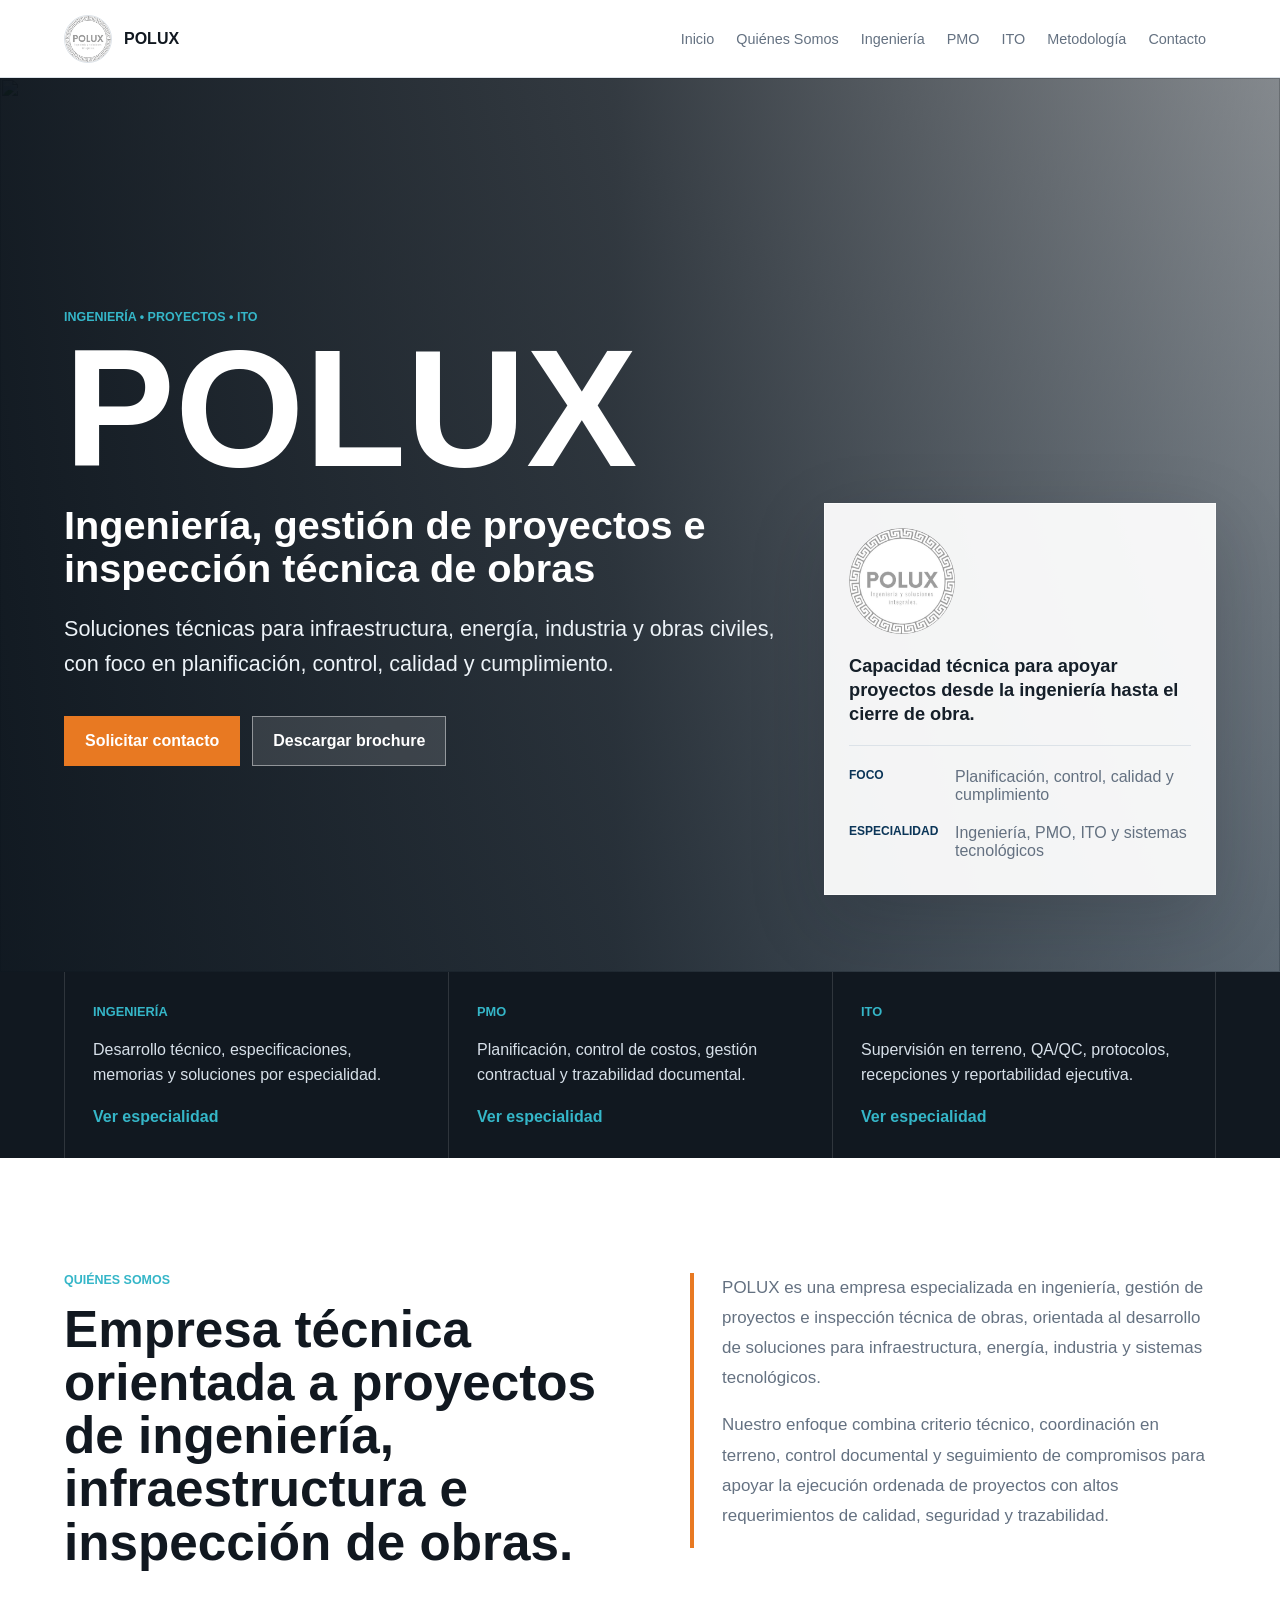
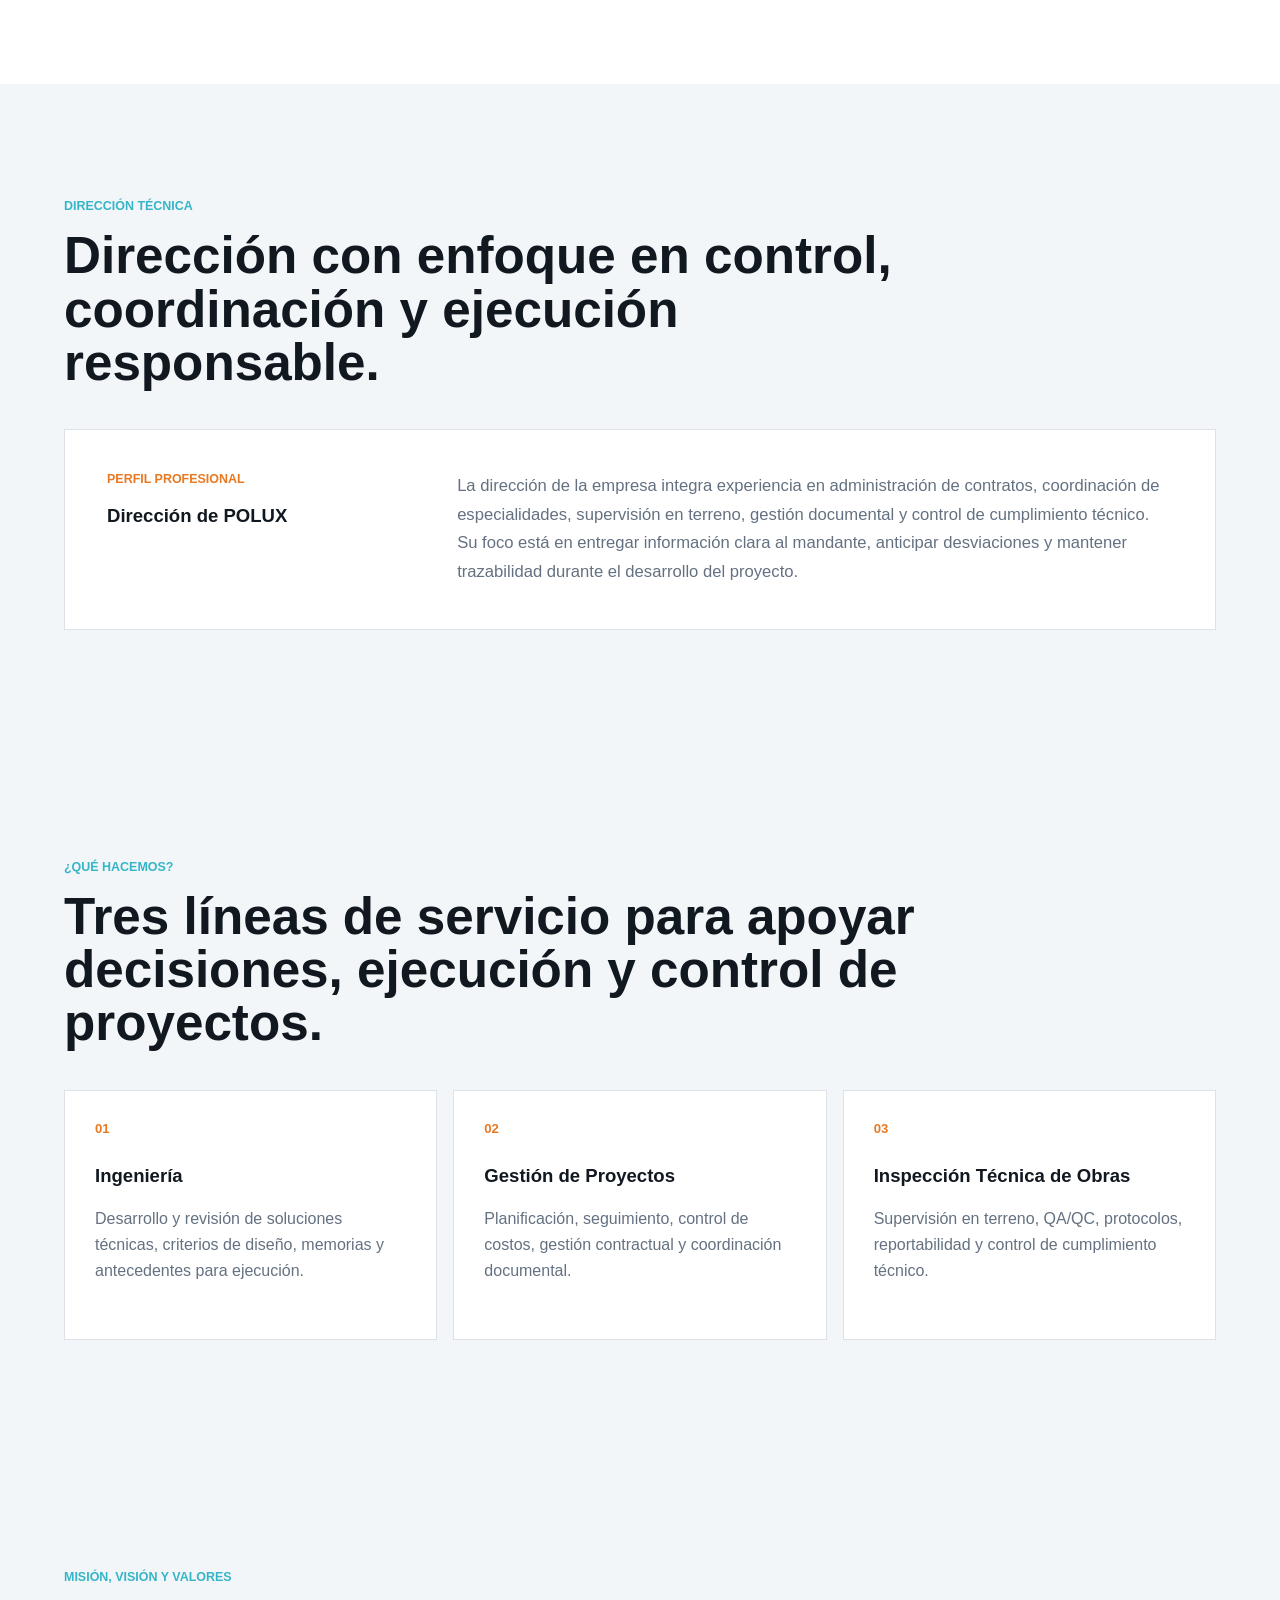
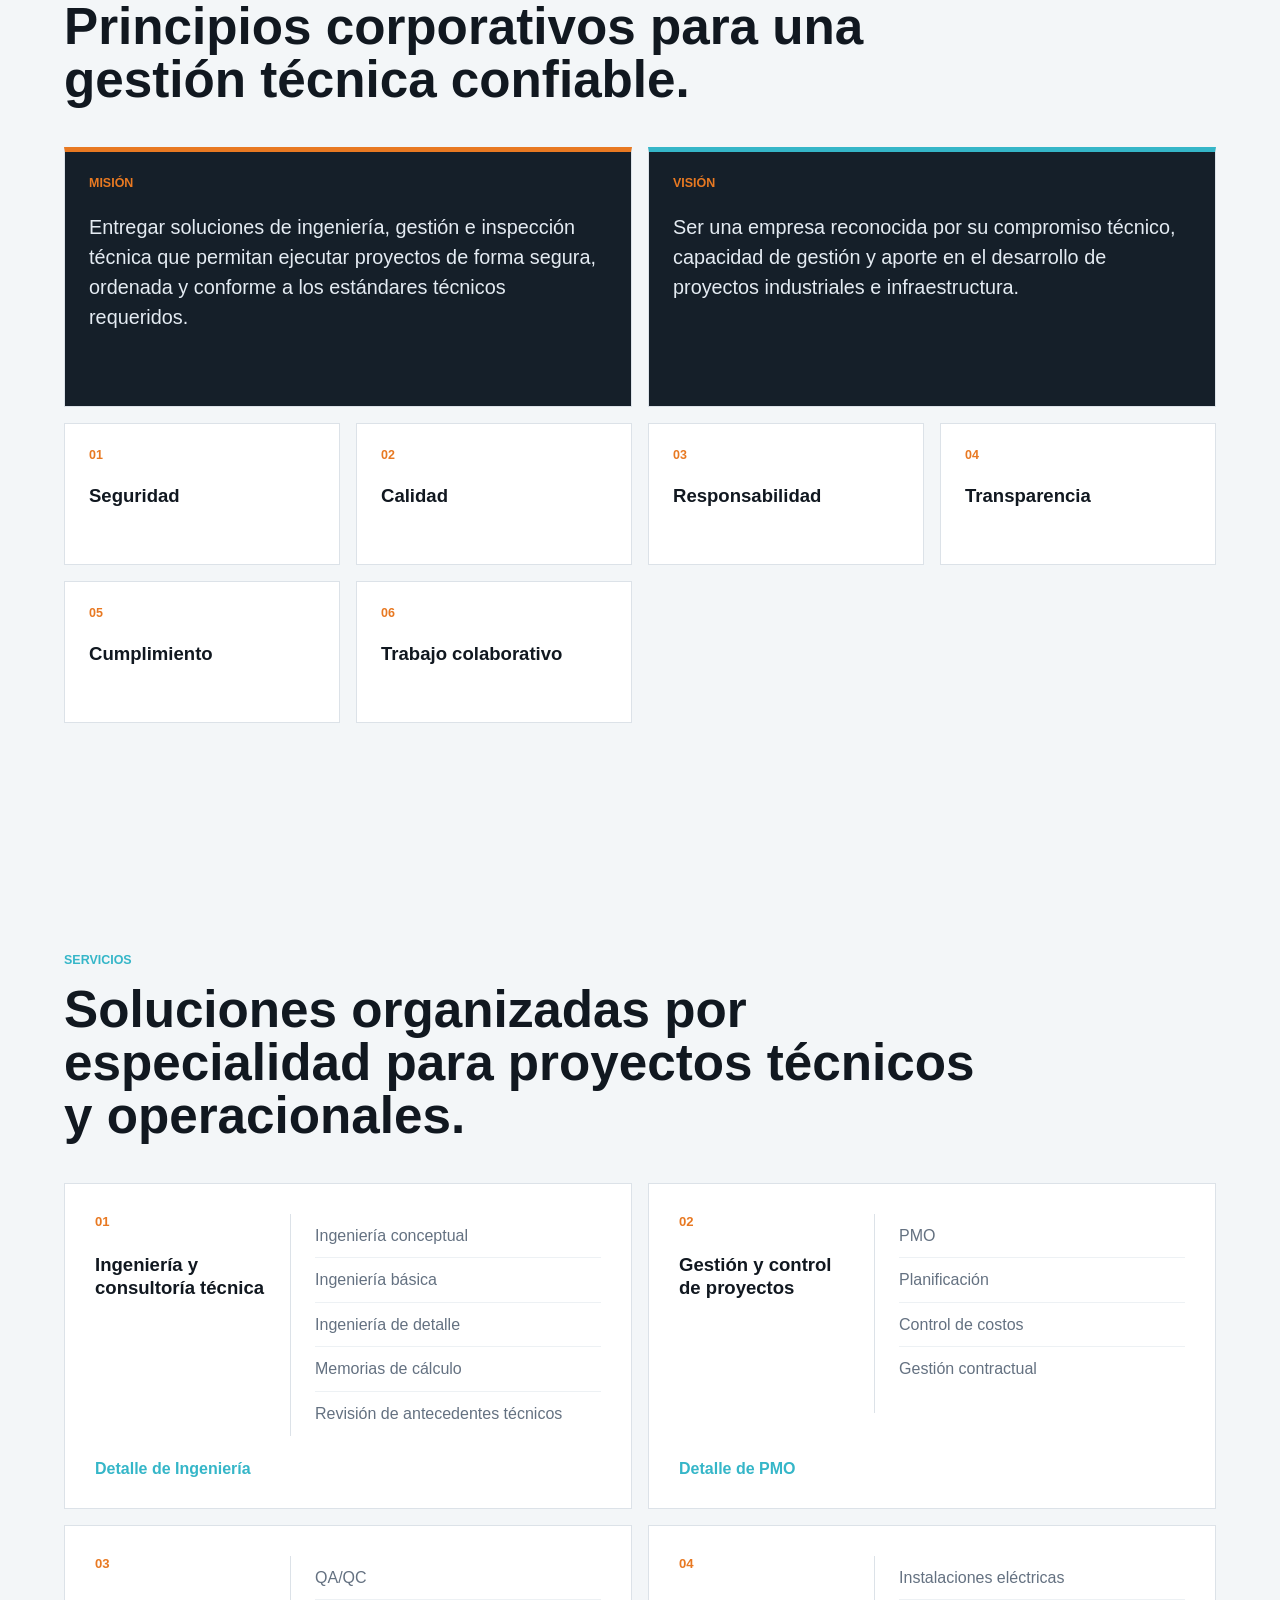
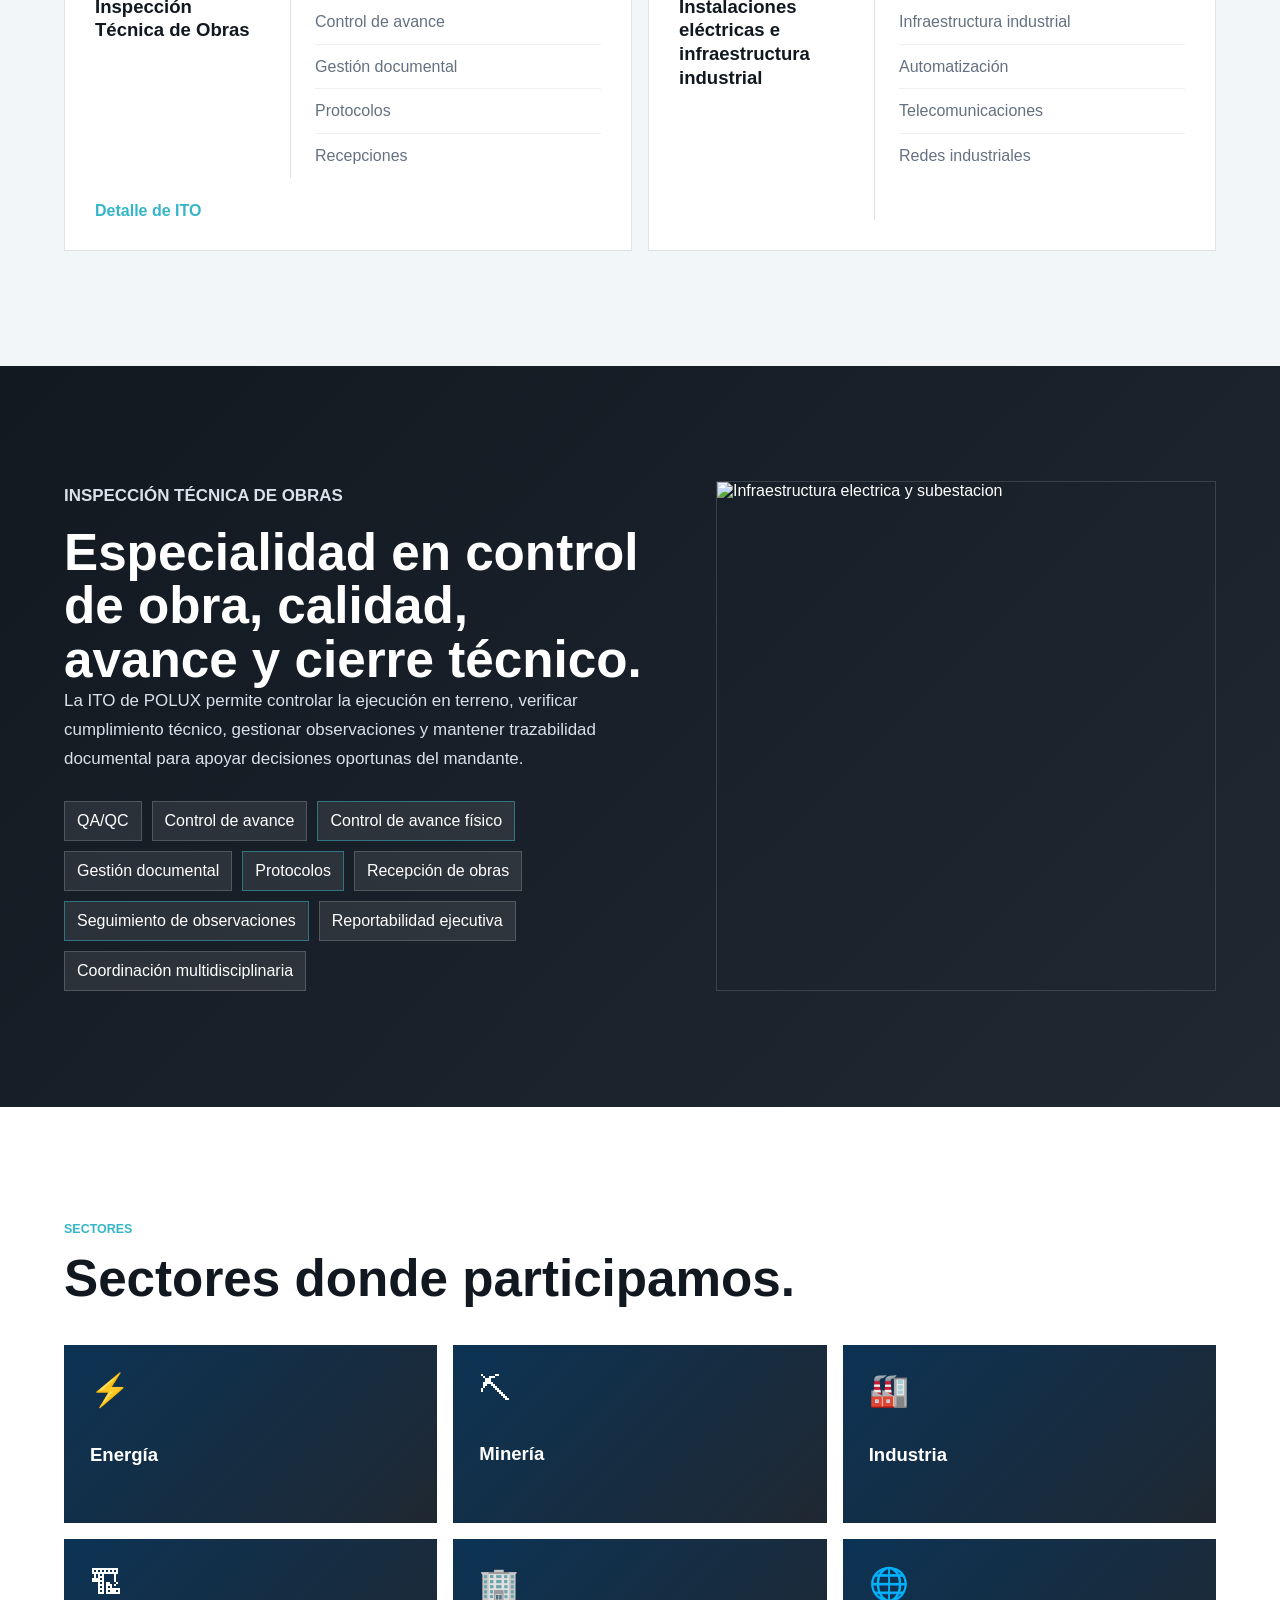
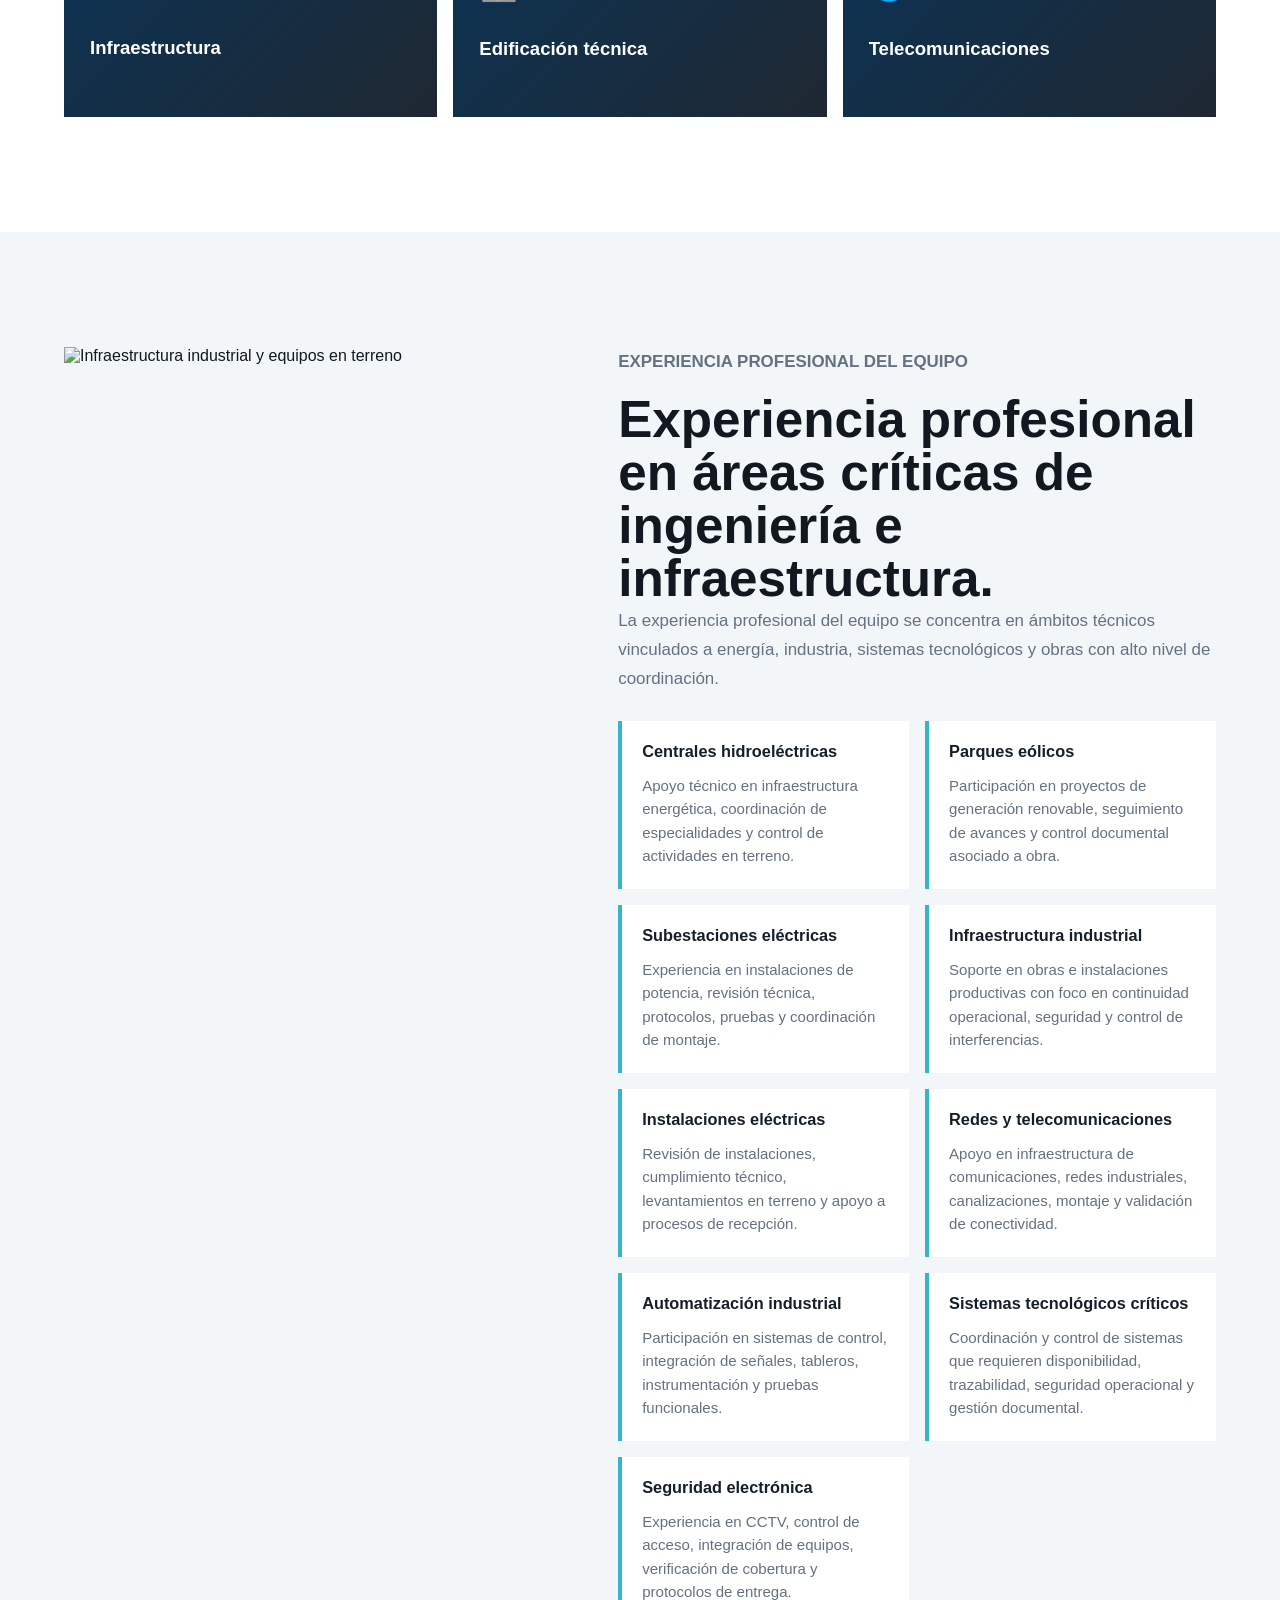
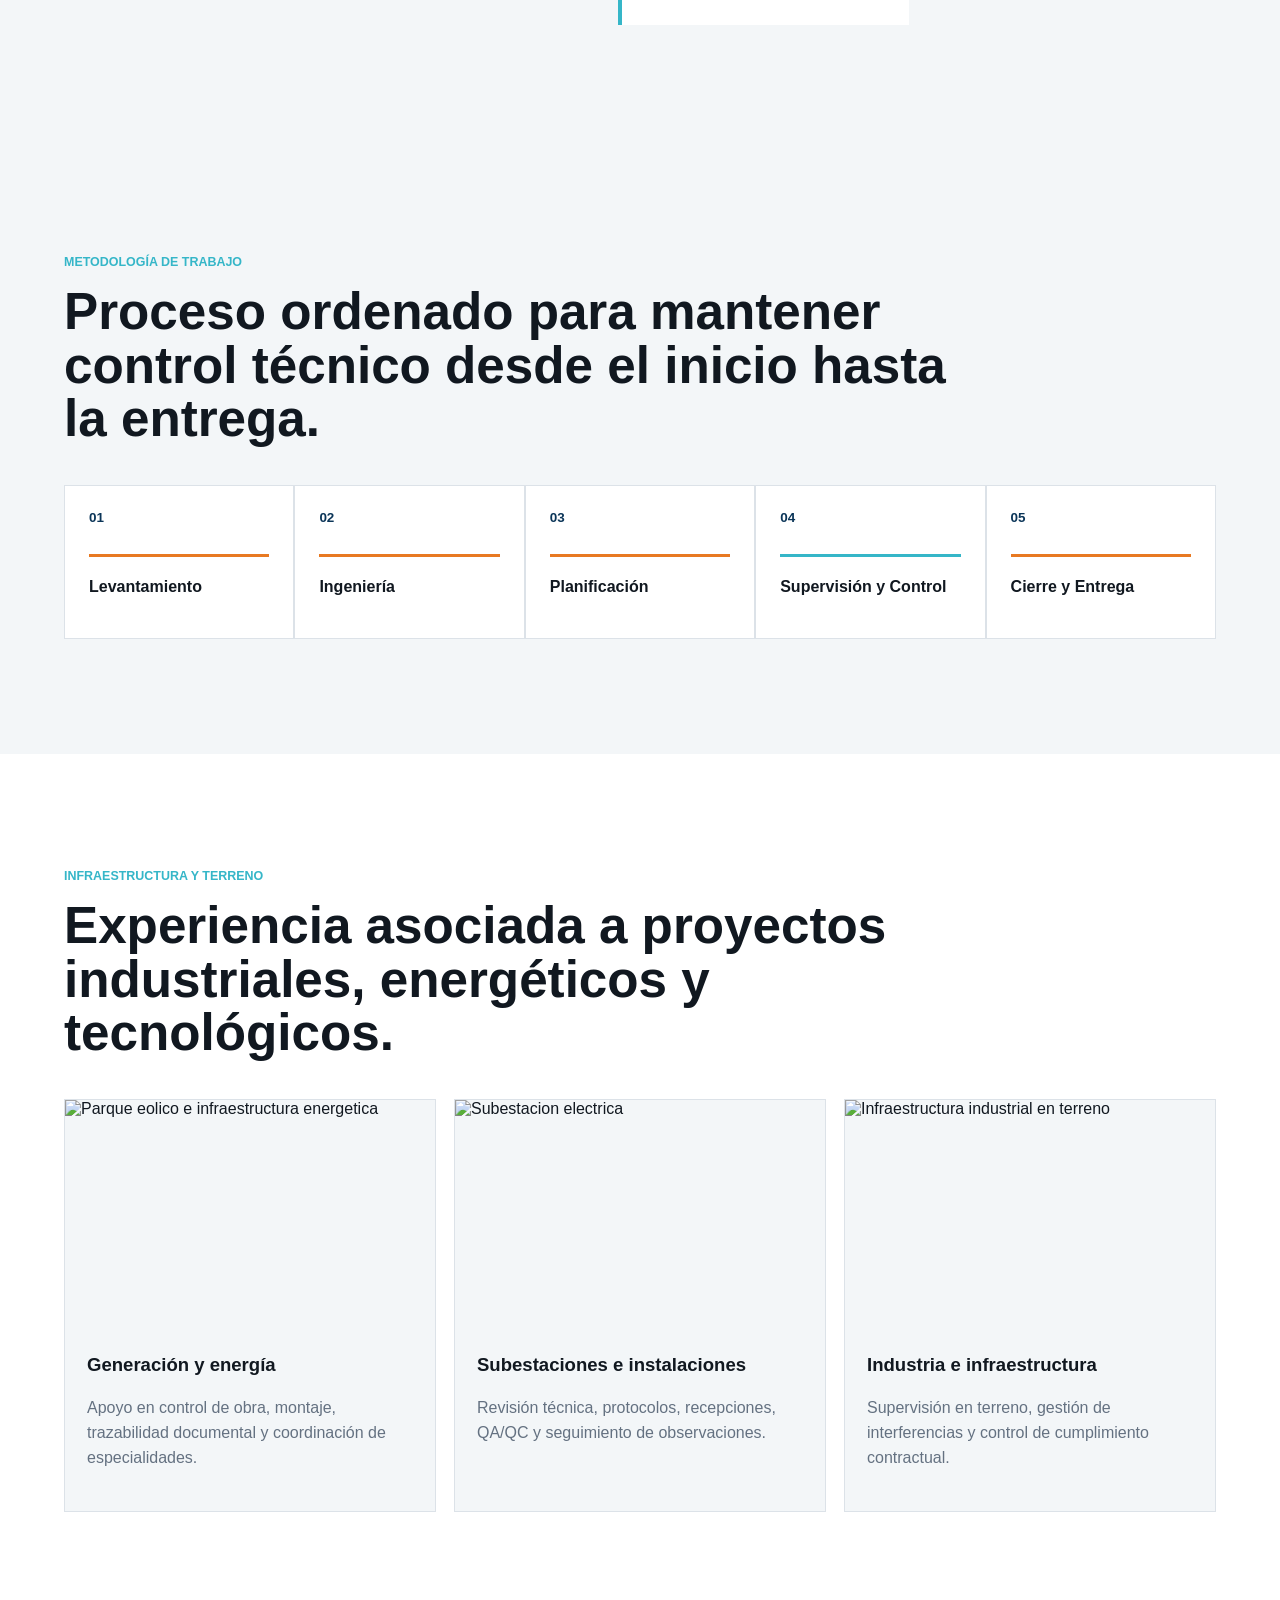
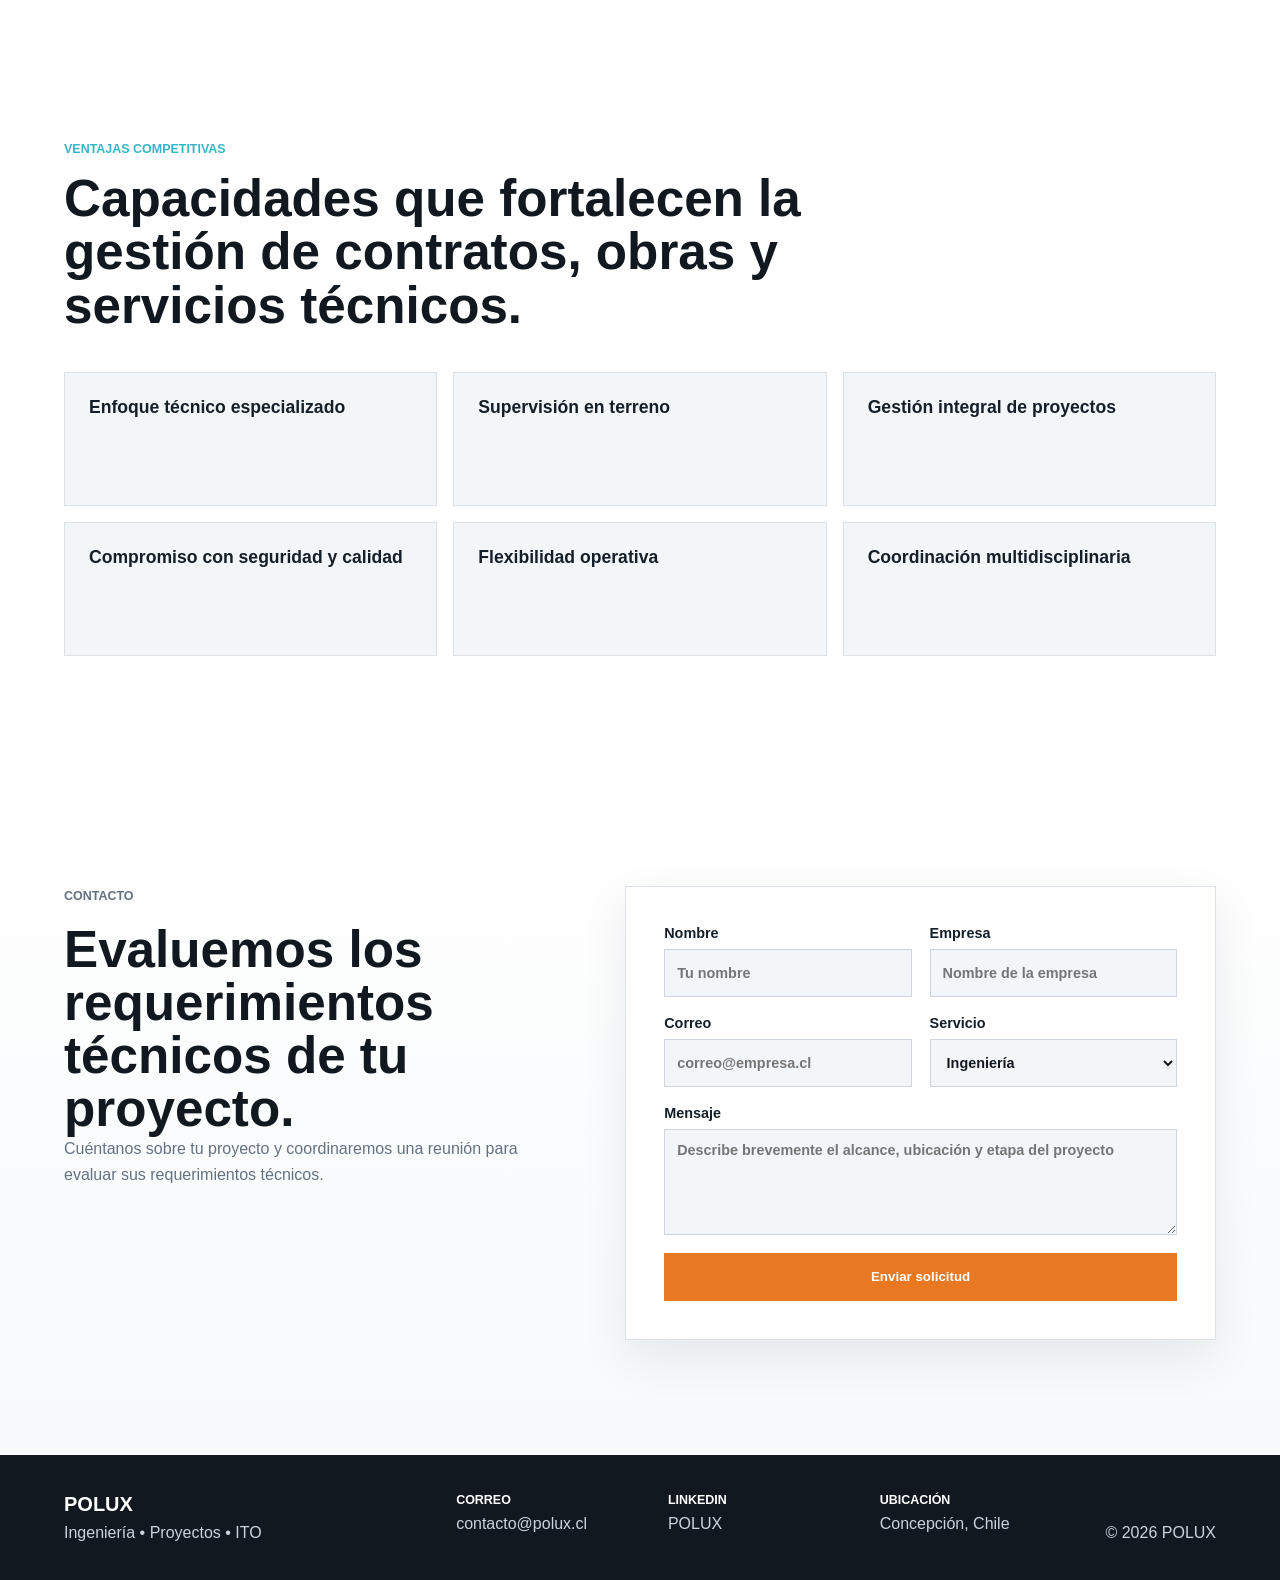
==== index.html @ d5faa6ae "Elevar sitio a consultora corporativa" ====
<!doctype html>
<html lang="es">
  <head>
    <meta charset="UTF-8" />
    <meta name="viewport" content="width=device-width, initial-scale=1.0" />
    <meta
      name="description"
      content="POLUX entrega ingenieria, gestion de proyectos, PMO e inspeccion tecnica de obras para infraestructura, energia, industria y proyectos tecnologicos."
    />
    <meta property="og:title" content="POLUX | Ingenier&iacute;a, Proyectos e ITO" />
    <meta property="og:description" content="Consultora de ingenieria, PMO e ITO para infraestructura, energia e industria." />
    <meta property="og:type" content="website" />
    <meta property="og:url" content="https://polux-proyectos.vercel.app/" />
    <meta property="og:image" content="https://images.pexels.com/photos/27151841/pexels-photo-27151841.jpeg?auto=compress&cs=tinysrgb&w=1200" />
    <link rel="canonical" href="https://polux-proyectos.vercel.app/" />
    <link rel="icon" href="/favicon.svg" type="image/svg+xml" />
    <link rel="manifest" href="/site.webmanifest" />
    <title>POLUX | Consultora de Ingenier&iacute;a, PMO e ITO</title>
    <link rel="stylesheet" href="styles.css" />
  </head>
  <body>
    <header class="site-header">
      <a class="brand" href="#inicio" aria-label="Ir al inicio">
        <img src="Captura%20de%20pantalla%202025-06-12%20125804.jpg" alt="POLUX" />
        <span>POLUX</span>
      </a>
      <nav aria-label="Navegacion principal">
        <a href="#inicio">Inicio</a>
        <a href="#quienes-somos">Qui&eacute;nes Somos</a>
        <a href="ingenieria.html">Ingenier&iacute;a</a>
        <a href="gestion-proyectos.html">PMO</a>
        <a href="ito.html">ITO</a>
        <a href="#metodologia">Metodolog&iacute;a</a>
        <a href="#contacto">Contacto</a>
      </nav>
    </header>

    <main id="inicio">
      <section class="hero">
        <div class="hero-media" aria-hidden="true">
          <img
            src="https://images.pexels.com/photos/27151841/pexels-photo-27151841.jpeg?auto=compress&cs=tinysrgb&w=2000"
            alt=""
          />
        </div>
        <div class="hero-overlay" aria-hidden="true"></div>
        <div class="hero-content">
          <p class="eyebrow">Ingenier&iacute;a &bull; Proyectos &bull; ITO</p>
          <h1>POLUX</h1>
          <p class="hero-title">Ingenier&iacute;a, gesti&oacute;n de proyectos e inspecci&oacute;n t&eacute;cnica de obras</p>
          <p class="lead">
            Soluciones t&eacute;cnicas para infraestructura, energ&iacute;a, industria y obras civiles, con
            foco en planificaci&oacute;n, control, calidad y cumplimiento.
          </p>
          <div class="hero-actions">
            <a class="button primary" href="#contacto">Solicitar contacto</a>
            <a class="button secondary" href="brochure-polux.pdf" download>Descargar brochure</a>
          </div>
        </div>
        <aside class="hero-panel" aria-label="Resumen corporativo POLUX">
          <img src="Captura%20de%20pantalla%202025-06-12%20125804.jpg" alt="Logo POLUX" />
          <p>Capacidad t&eacute;cnica para apoyar proyectos desde la ingenier&iacute;a hasta el cierre de obra.</p>
          <dl>
            <div>
              <dt>Foco</dt>
              <dd>Planificaci&oacute;n, control, calidad y cumplimiento</dd>
            </div>
            <div>
              <dt>Especialidad</dt>
              <dd>Ingenier&iacute;a, PMO, ITO y sistemas tecnol&oacute;gicos</dd>
            </div>
          </dl>
        </aside>
      </section>

      <section class="capability-strip" aria-label="Capacidades principales">
        <article>
          <span>Ingenier&iacute;a</span>
          <p>Desarrollo t&eacute;cnico, especificaciones, memorias y soluciones por especialidad.</p>
          <a href="ingenieria.html">Ver especialidad</a>
        </article>
        <article>
          <span>PMO</span>
          <p>Planificaci&oacute;n, control de costos, gesti&oacute;n contractual y trazabilidad documental.</p>
          <a href="gestion-proyectos.html">Ver especialidad</a>
        </article>
        <article>
          <span>ITO</span>
          <p>Supervisi&oacute;n en terreno, QA/QC, protocolos, recepciones y reportabilidad ejecutiva.</p>
          <a href="ito.html">Ver especialidad</a>
        </article>
      </section>

      <section id="quienes-somos" class="section about-section">
        <div class="section-copy">
          <p class="eyebrow">Qui&eacute;nes Somos</p>
          <h2>Empresa t&eacute;cnica orientada a proyectos de ingenier&iacute;a, infraestructura e inspecci&oacute;n de obras.</h2>
        </div>
        <div class="text-block">
          <p>
            POLUX es una empresa especializada en ingenier&iacute;a, gesti&oacute;n de proyectos e inspecci&oacute;n
            t&eacute;cnica de obras, orientada al desarrollo de soluciones para infraestructura, energ&iacute;a,
            industria y sistemas tecnol&oacute;gicos.
          </p>
          <p>
            Nuestro enfoque combina criterio t&eacute;cnico, coordinaci&oacute;n en terreno, control documental
            y seguimiento de compromisos para apoyar la ejecuci&oacute;n ordenada de proyectos con altos
            requerimientos de calidad, seguridad y trazabilidad.
          </p>
        </div>
      </section>

      <section class="section leadership-section" aria-label="Direccion de la empresa">
        <div class="section-heading">
          <p class="eyebrow">Direcci&oacute;n t&eacute;cnica</p>
          <h2>Direcci&oacute;n con enfoque en control, coordinaci&oacute;n y ejecuci&oacute;n responsable.</h2>
        </div>
        <div class="leadership-card">
          <div>
            <span>Perfil profesional</span>
            <h3>Direcci&oacute;n de POLUX</h3>
          </div>
          <p>
            La direcci&oacute;n de la empresa integra experiencia en administraci&oacute;n de contratos,
            coordinaci&oacute;n de especialidades, supervisi&oacute;n en terreno, gesti&oacute;n documental y
            control de cumplimiento t&eacute;cnico. Su foco est&aacute; en entregar informaci&oacute;n clara al
            mandante, anticipar desviaciones y mantener trazabilidad durante el desarrollo del
            proyecto.
          </p>
        </div>
      </section>

      <section class="section what-section" aria-label="Que hacemos">
        <div class="section-heading">
          <p class="eyebrow">&iquest;Qu&eacute; hacemos?</p>
          <h2>Tres l&iacute;neas de servicio para apoyar decisiones, ejecuci&oacute;n y control de proyectos.</h2>
        </div>
        <div class="what-grid">
          <article>
            <span>01</span>
            <h3>Ingenier&iacute;a</h3>
            <p>Desarrollo y revisi&oacute;n de soluciones t&eacute;cnicas, criterios de dise&ntilde;o, memorias y antecedentes para ejecuci&oacute;n.</p>
          </article>
          <article>
            <span>02</span>
            <h3>Gesti&oacute;n de Proyectos</h3>
            <p>Planificaci&oacute;n, seguimiento, control de costos, gesti&oacute;n contractual y coordinaci&oacute;n documental.</p>
          </article>
          <article>
            <span>03</span>
            <h3>Inspecci&oacute;n T&eacute;cnica de Obras</h3>
            <p>Supervisi&oacute;n en terreno, QA/QC, protocolos, reportabilidad y control de cumplimiento t&eacute;cnico.</p>
          </article>
        </div>
      </section>

      <section class="section principles-section" aria-label="Mision vision y valores">
        <div class="section-heading">
          <p class="eyebrow">Misi&oacute;n, visi&oacute;n y valores</p>
          <h2>Principios corporativos para una gesti&oacute;n t&eacute;cnica confiable.</h2>
        </div>
        <div class="principles-grid">
          <article class="principle-card featured mission-card">
            <span>Misi&oacute;n</span>
            <p>
              Entregar soluciones de ingenier&iacute;a, gesti&oacute;n e inspecci&oacute;n t&eacute;cnica que permitan
              ejecutar proyectos de forma segura, ordenada y conforme a los est&aacute;ndares t&eacute;cnicos
              requeridos.
            </p>
          </article>
          <article class="principle-card featured vision-card">
            <span>Visi&oacute;n</span>
            <p>
              Ser una empresa reconocida por su compromiso t&eacute;cnico, capacidad de gesti&oacute;n y
              aporte en el desarrollo de proyectos industriales e infraestructura.
            </p>
          </article>
          <article class="principle-card"><span>01</span><h3>Seguridad</h3></article>
          <article class="principle-card"><span>02</span><h3>Calidad</h3></article>
          <article class="principle-card"><span>03</span><h3>Responsabilidad</h3></article>
          <article class="principle-card"><span>04</span><h3>Transparencia</h3></article>
          <article class="principle-card"><span>05</span><h3>Cumplimiento</h3></article>
          <article class="principle-card"><span>06</span><h3>Trabajo colaborativo</h3></article>
        </div>
      </section>

      <section id="servicios" class="section services-section">
        <div class="section-heading">
          <p class="eyebrow">Servicios</p>
          <h2>Soluciones organizadas por especialidad para proyectos t&eacute;cnicos y operacionales.</h2>
        </div>
        <div class="service-groups">
          <article class="service-group">
            <div>
              <span class="service-number">01</span>
              <h3>Ingenier&iacute;a y consultor&iacute;a t&eacute;cnica</h3>
            </div>
            <ul>
              <li>Ingenier&iacute;a conceptual</li>
              <li>Ingenier&iacute;a b&aacute;sica</li>
              <li>Ingenier&iacute;a de detalle</li>
              <li>Memorias de c&aacute;lculo</li>
              <li>Revisi&oacute;n de antecedentes t&eacute;cnicos</li>
            </ul>
            <a class="text-link" href="ingenieria.html">Detalle de Ingenier&iacute;a</a>
          </article>
          <article class="service-group">
            <div>
              <span class="service-number">02</span>
              <h3>Gesti&oacute;n y control de proyectos</h3>
            </div>
            <ul>
              <li>PMO</li>
              <li>Planificaci&oacute;n</li>
              <li>Control de costos</li>
              <li>Gesti&oacute;n contractual</li>
            </ul>
            <a class="text-link" href="gestion-proyectos.html">Detalle de PMO</a>
          </article>
          <article class="service-group">
            <div>
              <span class="service-number">03</span>
              <h3>Inspecci&oacute;n T&eacute;cnica de Obras</h3>
            </div>
            <ul>
              <li>QA/QC</li>
              <li>Control de avance</li>
              <li>Gesti&oacute;n documental</li>
              <li>Protocolos</li>
              <li>Recepciones</li>
            </ul>
            <a class="text-link" href="ito.html">Detalle de ITO</a>
          </article>
          <article class="service-group">
            <div>
              <span class="service-number">04</span>
              <h3>Instalaciones el&eacute;ctricas e infraestructura industrial</h3>
            </div>
            <ul>
              <li>Instalaciones el&eacute;ctricas</li>
              <li>Infraestructura industrial</li>
              <li>Automatizaci&oacute;n</li>
              <li>Telecomunicaciones</li>
              <li>Redes industriales</li>
            </ul>
          </article>
        </div>
      </section>

      <section id="ito" class="ito-section">
        <div class="ito-content">
          <p class="eyebrow">Inspecci&oacute;n T&eacute;cnica de Obras</p>
          <h2>Especialidad en control de obra, calidad, avance y cierre t&eacute;cnico.</h2>
          <p>
            La ITO de POLUX permite controlar la ejecuci&oacute;n en terreno, verificar cumplimiento
            t&eacute;cnico, gestionar observaciones y mantener trazabilidad documental para apoyar
            decisiones oportunas del mandante.
          </p>
          <div class="ito-list">
            <span>QA/QC</span>
            <span>Control de avance</span>
            <span>Control de avance f&iacute;sico</span>
            <span>Gesti&oacute;n documental</span>
            <span>Protocolos</span>
            <span>Recepci&oacute;n de obras</span>
            <span>Seguimiento de observaciones</span>
            <span>Reportabilidad ejecutiva</span>
            <span>Coordinaci&oacute;n multidisciplinaria</span>
          </div>
        </div>
        <div class="ito-media">
          <img
            src="https://images.pexels.com/photos/30762642/pexels-photo-30762642.jpeg?auto=compress&cs=tinysrgb&w=1300"
            alt="Infraestructura electrica y subestacion"
            loading="lazy"
          />
        </div>
      </section>

      <section id="sectores" class="section sectors-section">
        <div class="section-heading">
          <p class="eyebrow">Sectores</p>
          <h2>Sectores donde participamos.</h2>
        </div>
        <div class="sector-grid">
          <article><span>&#9889;</span><h3>Energ&iacute;a</h3></article>
          <article><span>&#9935;</span><h3>Miner&iacute;a</h3></article>
          <article><span>&#127981;</span><h3>Industria</h3></article>
          <article><span>&#127959;</span><h3>Infraestructura</h3></article>
          <article><span>&#127970;</span><h3>Edificaci&oacute;n t&eacute;cnica</h3></article>
          <article><span>&#127760;</span><h3>Telecomunicaciones</h3></article>
        </div>
      </section>

      <section id="experiencia" class="section experience-section">
        <div class="experience-media">
          <img
            src="https://images.pexels.com/photos/36296037/pexels-photo-36296037.jpeg?auto=compress&cs=tinysrgb&w=1300"
            alt="Infraestructura industrial y equipos en terreno"
            loading="lazy"
          />
        </div>
        <div class="experience-copy">
          <p class="eyebrow">Experiencia Profesional del Equipo</p>
          <h2>Experiencia profesional en &aacute;reas cr&iacute;ticas de ingenier&iacute;a e infraestructura.</h2>
          <p>
            La experiencia profesional del equipo se concentra en &aacute;mbitos t&eacute;cnicos vinculados
            a energ&iacute;a, industria, sistemas tecnol&oacute;gicos y obras con alto nivel de coordinaci&oacute;n.
          </p>
          <div class="experience-list">
            <article>
              <h3>Centrales hidroel&eacute;ctricas</h3>
              <p>Apoyo t&eacute;cnico en infraestructura energ&eacute;tica, coordinaci&oacute;n de especialidades y control de actividades en terreno.</p>
            </article>
            <article>
              <h3>Parques e&oacute;licos</h3>
              <p>Participaci&oacute;n en proyectos de generaci&oacute;n renovable, seguimiento de avances y control documental asociado a obra.</p>
            </article>
            <article>
              <h3>Subestaciones el&eacute;ctricas</h3>
              <p>Experiencia en instalaciones de potencia, revisi&oacute;n t&eacute;cnica, protocolos, pruebas y coordinaci&oacute;n de montaje.</p>
            </article>
            <article>
              <h3>Infraestructura industrial</h3>
              <p>Soporte en obras e instalaciones productivas con foco en continuidad operacional, seguridad y control de interferencias.</p>
            </article>
            <article>
              <h3>Instalaciones el&eacute;ctricas</h3>
              <p>Revisi&oacute;n de instalaciones, cumplimiento t&eacute;cnico, levantamientos en terreno y apoyo a procesos de recepci&oacute;n.</p>
            </article>
            <article>
              <h3>Redes y telecomunicaciones</h3>
              <p>Apoyo en infraestructura de comunicaciones, redes industriales, canalizaciones, montaje y validaci&oacute;n de conectividad.</p>
            </article>
            <article>
              <h3>Automatizaci&oacute;n industrial</h3>
              <p>Participaci&oacute;n en sistemas de control, integraci&oacute;n de se&ntilde;ales, tableros, instrumentaci&oacute;n y pruebas funcionales.</p>
            </article>
            <article>
              <h3>Sistemas tecnol&oacute;gicos cr&iacute;ticos</h3>
              <p>Coordinaci&oacute;n y control de sistemas que requieren disponibilidad, trazabilidad, seguridad operacional y gesti&oacute;n documental.</p>
            </article>
            <article>
              <h3>Seguridad electr&oacute;nica</h3>
              <p>Experiencia en CCTV, control de acceso, integraci&oacute;n de equipos, verificaci&oacute;n de cobertura y protocolos de entrega.</p>
            </article>
          </div>
        </div>
      </section>

      <section id="metodologia" class="section method-section" aria-label="Metodologia de trabajo">
        <div class="section-heading">
          <p class="eyebrow">Metodolog&iacute;a de Trabajo</p>
          <h2>Proceso ordenado para mantener control t&eacute;cnico desde el inicio hasta la entrega.</h2>
        </div>
        <div class="method-line">
          <article><strong>01</strong><span>Levantamiento</span></article>
          <article><strong>02</strong><span>Ingenier&iacute;a</span></article>
          <article><strong>03</strong><span>Planificaci&oacute;n</span></article>
          <article><strong>04</strong><span>Supervisi&oacute;n y Control</span></article>
          <article><strong>05</strong><span>Cierre y Entrega</span></article>
        </div>
      </section>

      <section class="section evidence-section">
        <div class="section-heading">
          <p class="eyebrow">Infraestructura y terreno</p>
          <h2>Experiencia asociada a proyectos industriales, energ&eacute;ticos y tecnol&oacute;gicos.</h2>
        </div>
        <div class="evidence-grid">
          <article>
            <img src="https://images.pexels.com/photos/433308/pexels-photo-433308.jpeg?auto=compress&cs=tinysrgb&w=900" alt="Parque eolico e infraestructura energetica" loading="lazy" />
            <h3>Generaci&oacute;n y energ&iacute;a</h3>
            <p>Apoyo en control de obra, montaje, trazabilidad documental y coordinaci&oacute;n de especialidades.</p>
          </article>
          <article>
            <img src="https://images.pexels.com/photos/30762642/pexels-photo-30762642.jpeg?auto=compress&cs=tinysrgb&w=900" alt="Subestacion electrica" loading="lazy" />
            <h3>Subestaciones e instalaciones</h3>
            <p>Revisi&oacute;n t&eacute;cnica, protocolos, recepciones, QA/QC y seguimiento de observaciones.</p>
          </article>
          <article>
            <img src="https://images.pexels.com/photos/36296037/pexels-photo-36296037.jpeg?auto=compress&cs=tinysrgb&w=900" alt="Infraestructura industrial en terreno" loading="lazy" />
            <h3>Industria e infraestructura</h3>
            <p>Supervisi&oacute;n en terreno, gesti&oacute;n de interferencias y control de cumplimiento contractual.</p>
          </article>
        </div>
      </section>

      <section class="section advantages-section">
        <div class="section-heading">
          <p class="eyebrow">Ventajas competitivas</p>
          <h2>Capacidades que fortalecen la gesti&oacute;n de contratos, obras y servicios t&eacute;cnicos.</h2>
        </div>
        <div class="advantages-grid">
          <article>Enfoque t&eacute;cnico especializado</article>
          <article>Supervisi&oacute;n en terreno</article>
          <article>Gesti&oacute;n integral de proyectos</article>
          <article>Compromiso con seguridad y calidad</article>
          <article>Flexibilidad operativa</article>
          <article>Coordinaci&oacute;n multidisciplinaria</article>
        </div>
      </section>

      <section id="contacto" class="contact-section">
        <div class="contact-copy">
          <p class="eyebrow">Contacto</p>
          <h2>Evaluemos los requerimientos t&eacute;cnicos de tu proyecto.</h2>
          <p>
            Cu&eacute;ntanos sobre tu proyecto y coordinaremos una reuni&oacute;n para evaluar sus
            requerimientos t&eacute;cnicos.
          </p>
        </div>
        <form class="contact-form" action="mailto:contacto@polux.cl" method="post" enctype="text/plain">
          <label>
            Nombre
            <input type="text" name="nombre" placeholder="Tu nombre" required />
          </label>
          <label>
            Empresa
            <input type="text" name="empresa" placeholder="Nombre de la empresa" />
          </label>
          <label>
            Correo
            <input type="email" name="correo" placeholder="correo@empresa.cl" required />
          </label>
          <label>
            Servicio
            <select name="servicio">
              <option>Ingenier&iacute;a</option>
              <option>Gesti&oacute;n de proyectos</option>
              <option>Inspecci&oacute;n T&eacute;cnica de Obras</option>
              <option>Instalaciones el&eacute;ctricas e infraestructura industrial</option>
              <option>Otro requerimiento</option>
            </select>
          </label>
          <label class="full">
            Mensaje
            <textarea name="mensaje" rows="5" placeholder="Describe brevemente el alcance, ubicaci&oacute;n y etapa del proyecto"></textarea>
          </label>
          <button type="submit">Enviar solicitud</button>
        </form>
      </section>
    </main>

    <footer class="site-footer">
      <div class="footer-brand">
        <span>POLUX</span>
        <p>Ingenier&iacute;a &bull; Proyectos &bull; ITO</p>
      </div>
      <div class="footer-grid">
        <div>
          <strong>Correo</strong>
          <a href="mailto:contacto@polux.cl">contacto@polux.cl</a>
        </div>
        <div>
          <strong>LinkedIn</strong>
          <span>POLUX</span>
        </div>
        <div>
          <strong>Ubicaci&oacute;n</strong>
          <span>Concepci&oacute;n, Chile</span>
        </div>
      </div>
      <p class="copyright">&copy; 2026 POLUX</p>
    </footer>
  </body>
</html>
---- styles.css ----
:root {
  --ink: #111820;
  --graphite: #202832;
  --muted: #647181;
  --line: #dce2e8;
  --surface: #ffffff;
  --soft: #f3f6f8;
  --blue: #0b3558;
  --blue-2: #124e7f;
  --cyan: #35b6c8;
  --orange: #e87922;
  --dark: #151f29;
  --shadow: 0 24px 70px rgba(17, 24, 32, 0.18);
}

* {
  box-sizing: border-box;
}

html {
  scroll-behavior: smooth;
}

body {
  background: var(--surface);
  color: var(--ink);
  font-family: "Segoe UI", Arial, Helvetica, sans-serif;
  margin: 0;
}

a {
  color: inherit;
  text-decoration: none;
}

img {
  display: block;
  max-width: 100%;
}

.site-header {
  align-items: center;
  background: rgba(255, 255, 255, 0.96);
  border-bottom: 1px solid var(--line);
  display: flex;
  gap: 24px;
  justify-content: space-between;
  min-height: 78px;
  padding: 12px clamp(20px, 5vw, 72px);
  position: sticky;
  top: 0;
  z-index: 20;
}

.brand {
  align-items: center;
  display: flex;
  flex: 0 0 auto;
  gap: 12px;
  font-weight: 800;
}

.brand img {
  border: 1px solid var(--line);
  border-radius: 50%;
  height: 48px;
  object-fit: cover;
  width: 48px;
}

.site-header nav {
  align-items: center;
  display: flex;
  flex-wrap: wrap;
  gap: 2px;
  justify-content: flex-end;
}

.site-header nav a {
  color: var(--muted);
  font-size: 0.9rem;
  padding: 10px;
}

.site-header nav a:hover {
  color: var(--blue);
}

.hero {
  display: grid;
  grid-template-columns: minmax(0, 1fr) minmax(282px, 392px);
  min-height: calc(108vh - 78px);
  overflow: hidden;
  padding: clamp(58px, 8vw, 112px) clamp(20px, 5vw, 72px) clamp(48px, 6vw, 80px);
  position: relative;
}

.hero-media,
.hero-overlay {
  inset: 0;
  position: absolute;
}

.hero-media img {
  filter: saturate(0.9) contrast(1.12);
  height: 100%;
  object-fit: cover;
  width: 100%;
}

.hero-overlay {
  background:
    linear-gradient(90deg, rgba(9, 17, 25, 0.95) 0%, rgba(9, 17, 25, 0.82) 48%, rgba(9, 17, 25, 0.48) 100%),
    linear-gradient(180deg, rgba(11, 53, 88, 0.04), rgba(11, 53, 88, 0.36));
}

.hero-content,
.hero-panel {
  animation: rise 560ms ease both;
  position: relative;
  z-index: 1;
}

.hero-content {
  align-self: center;
  max-width: 900px;
}

.eyebrow {
  color: var(--cyan);
  font-size: 0.78rem;
  font-weight: 800;
  margin: 0 0 16px;
  text-transform: uppercase;
}

h1,
h2,
h3,
p {
  margin-top: 0;
}

h1 {
  color: #fff;
  font-size: clamp(4.2rem, 13vw, 10.5rem);
  letter-spacing: 0;
  line-height: 0.82;
  margin-bottom: 28px;
  max-width: 960px;
}

.hero-title {
  color: #fff;
  font-size: clamp(1.55rem, 3.1vw, 3rem);
  font-weight: 800;
  line-height: 1.08;
  margin-bottom: 22px;
  max-width: 860px;
}

h2 {
  color: var(--ink);
  font-size: clamp(2rem, 4vw, 3.25rem);
  line-height: 1.04;
  margin-bottom: 0;
}

h3 {
  font-size: 1.16rem;
  line-height: 1.28;
}

.lead {
  color: #edf3f8;
  font-size: clamp(1.08rem, 1.8vw, 1.35rem);
  line-height: 1.62;
  max-width: 720px;
}

.hero-actions {
  display: flex;
  flex-wrap: wrap;
  gap: 12px;
  margin-top: 34px;
}

.button,
.contact-form button {
  border: 1px solid transparent;
  cursor: pointer;
  display: inline-flex;
  font-weight: 800;
  justify-content: center;
  min-height: 48px;
  padding: 15px 20px;
  transition: transform 180ms ease, background 180ms ease, border-color 180ms ease;
}

.button.primary,
.contact-form button {
  background: var(--orange);
  color: #fff;
}

.button.secondary {
  background: rgba(255, 255, 255, 0.12);
  border-color: rgba(255, 255, 255, 0.45);
  color: #fff;
}

.button:hover,
.contact-form button:hover {
  transform: translateY(-1px);
}

.hero-panel {
  align-self: end;
  background: rgba(255, 255, 255, 0.94);
  border: 1px solid rgba(255, 255, 255, 0.7);
  box-shadow: var(--shadow);
  padding: 24px;
}

.hero-panel img {
  border-radius: 50%;
  filter: grayscale(1);
  height: 106px;
  margin-bottom: 20px;
  object-fit: cover;
  width: 106px;
}

.hero-panel p {
  color: var(--dark);
  font-size: 1.14rem;
  font-weight: 800;
  line-height: 1.3;
}

.hero-panel dl {
  border-top: 1px solid var(--line);
  margin: 20px 0 0;
  padding-top: 12px;
}

.hero-panel div {
  display: grid;
  gap: 10px;
  grid-template-columns: 96px 1fr;
  padding: 10px 0;
}

.hero-panel dt {
  color: var(--blue);
  font-size: 0.75rem;
  font-weight: 800;
  text-transform: uppercase;
}

.hero-panel dd {
  color: var(--muted);
  margin: 0;
}

.section,
.ito-section,
.contact-section {
  padding: clamp(66px, 9vw, 116px) clamp(20px, 5vw, 72px);
}

.capability-strip {
  background: var(--ink);
  color: #fff;
  display: grid;
  grid-template-columns: repeat(3, minmax(0, 1fr));
  padding: 0 clamp(20px, 5vw, 72px);
}

.capability-strip article {
  border-left: 1px solid rgba(255, 255, 255, 0.13);
  min-height: 172px;
  padding: 32px 28px;
}

.capability-strip article:last-child {
  border-right: 1px solid rgba(255, 255, 255, 0.13);
}

.capability-strip span {
  color: var(--cyan);
  display: block;
  font-size: 0.8rem;
  font-weight: 800;
  margin-bottom: 18px;
  text-transform: uppercase;
}

.capability-strip p {
  color: #d7e0e9;
  line-height: 1.58;
  margin: 0 0 20px;
}

.capability-strip a,
.text-link {
  color: var(--cyan);
  font-weight: 800;
}

.about-section {
  align-items: start;
  background: var(--surface);
  display: grid;
  gap: clamp(34px, 6vw, 82px);
  grid-template-columns: minmax(0, 0.94fr) minmax(300px, 0.9fr);
}

.text-block {
  border-left: 4px solid var(--orange);
  color: var(--muted);
  font-size: 1.06rem;
  line-height: 1.78;
  padding-left: 28px;
}

.section-heading {
  margin-bottom: 40px;
  max-width: 930px;
}

.what-section,
.leadership-section,
.principles-section,
.services-section,
.method-section {
  background: var(--soft);
}

.leadership-card {
  background: #fff;
  border: 1px solid var(--line);
  display: grid;
  gap: 28px;
  grid-template-columns: minmax(220px, 0.45fr) minmax(0, 1fr);
  padding: clamp(26px, 4vw, 42px);
}

.leadership-card span {
  color: var(--orange);
  display: block;
  font-size: 0.78rem;
  font-weight: 800;
  margin-bottom: 18px;
  text-transform: uppercase;
}

.leadership-card p {
  color: var(--muted);
  font-size: 1.04rem;
  line-height: 1.72;
  margin: 0;
}

.principles-grid,
.what-grid,
.service-groups,
.sector-grid,
.experience-list,
.advantages-grid {
  display: grid;
  gap: 16px;
}

.principles-grid {
  grid-template-columns: repeat(4, minmax(0, 1fr));
}

.what-grid {
  grid-template-columns: repeat(3, minmax(0, 1fr));
}

.what-grid article {
  background: #fff;
  border: 1px solid var(--line);
  min-height: 250px;
  padding: 30px;
}

.what-grid span {
  color: var(--orange);
  display: block;
  font-size: 0.82rem;
  font-weight: 800;
  margin-bottom: 28px;
}

.what-grid p {
  color: var(--muted);
  line-height: 1.62;
  margin-bottom: 0;
}

.principle-card {
  background: #fff;
  border: 1px solid var(--line);
  min-height: 142px;
  padding: 24px;
  transition: transform 180ms ease, box-shadow 180ms ease;
}

.principle-card:hover,
.service-group:hover,
.sector-grid article:hover,
.advantages-grid article:hover {
  box-shadow: 0 16px 34px rgba(17, 24, 32, 0.09);
  transform: translateY(-2px);
}

.principle-card.featured {
  background: var(--dark);
  color: #fff;
  grid-column: span 2;
  min-height: 260px;
}

.mission-card {
  border-top: 5px solid var(--orange);
}

.vision-card {
  border-top: 5px solid var(--cyan);
}

.principle-card span {
  color: var(--orange);
  display: block;
  font-size: 0.78rem;
  font-weight: 800;
  margin-bottom: 22px;
  text-transform: uppercase;
}

.principle-card h3 {
  margin-bottom: 0;
}

.principle-card p {
  color: #e4ebf2;
  font-size: 1.24rem;
  line-height: 1.52;
  margin: 0;
}

.service-groups {
  grid-template-columns: repeat(2, minmax(0, 1fr));
}

.service-group {
  background: #fff;
  border: 1px solid var(--line);
  display: grid;
  gap: 24px;
  grid-template-columns: minmax(160px, 0.55fr) minmax(0, 1fr);
  min-height: 280px;
  padding: 30px;
  transition: transform 180ms ease, box-shadow 180ms ease;
}

.service-number {
  color: var(--orange);
  display: block;
  font-size: 0.82rem;
  font-weight: 800;
  margin-bottom: 24px;
}

.service-group ul {
  border-left: 1px solid var(--line);
  color: var(--muted);
  line-height: 1.6;
  list-style: none;
  margin: 0;
  padding: 0 0 0 24px;
}

.service-group li {
  border-bottom: 1px solid #edf1f4;
  padding: 9px 0;
}

.service-group li:last-child {
  border-bottom: 0;
}

.service-group .text-link {
  align-self: end;
  grid-column: 1 / -1;
}

.ito-section {
  background:
    linear-gradient(135deg, rgba(17, 24, 32, 0.96), rgba(32, 40, 50, 0.92)),
    var(--graphite);
  color: #fff;
  display: grid;
  gap: clamp(28px, 6vw, 72px);
  grid-template-columns: minmax(0, 1fr) minmax(280px, 500px);
}

.ito-section h2 {
  color: #fff;
}

.ito-content p {
  color: #d9e1ea;
  font-size: 1.06rem;
  line-height: 1.72;
  max-width: 780px;
}

.ito-list {
  display: flex;
  flex-wrap: wrap;
  gap: 10px;
  margin-top: 28px;
}

.ito-list span {
  background: rgba(255, 255, 255, 0.09);
  border: 1px solid rgba(255, 255, 255, 0.18);
  color: #fff;
  padding: 10px 12px;
}

.ito-list span:nth-child(3),
.ito-list span:nth-child(5),
.ito-list span:nth-child(7) {
  border-color: rgba(53, 182, 200, 0.5);
}

.ito-media {
  border: 1px solid rgba(255, 255, 255, 0.14);
  min-height: 440px;
  overflow: hidden;
}

.ito-media img {
  height: 100%;
  object-fit: cover;
  width: 100%;
}

.sectors-section,
.advantages-section {
  background: #fff;
}

.sector-grid {
  grid-template-columns: repeat(3, minmax(0, 1fr));
}

.sector-grid article {
  background:
    linear-gradient(135deg, rgba(11, 53, 88, 0.92), rgba(32, 40, 50, 0.94)),
    var(--dark);
  color: #fff;
  min-height: 178px;
  padding: 26px;
  transition: transform 180ms ease, box-shadow 180ms ease;
}

.sector-grid span {
  display: block;
  font-size: 2rem;
  margin-bottom: 34px;
}

.sector-grid h3 {
  margin-bottom: 0;
}

.experience-section {
  align-items: stretch;
  background: var(--soft);
  display: grid;
  gap: clamp(28px, 5vw, 64px);
  grid-template-columns: minmax(280px, 0.82fr) minmax(0, 1fr);
}

.experience-media {
  min-height: 520px;
  overflow: hidden;
}

.experience-media img {
  height: 100%;
  object-fit: cover;
  width: 100%;
}

.experience-copy {
  align-self: center;
}

.experience-copy p {
  color: var(--muted);
  font-size: 1.06rem;
  line-height: 1.72;
  max-width: 760px;
}

.experience-list {
  grid-template-columns: repeat(2, minmax(0, 1fr));
  margin-top: 28px;
}

.experience-list article {
  background: #fff;
  border-left: 4px solid var(--cyan);
  color: var(--dark);
  min-height: 168px;
  padding: 20px;
}

.experience-list h3 {
  font-size: 1.02rem;
  margin-bottom: 12px;
}

.experience-list p {
  color: var(--muted);
  font-size: 0.94rem;
  line-height: 1.56;
  margin: 0;
}

.method-line {
  counter-reset: step;
  display: grid;
  gap: 0;
  grid-template-columns: repeat(5, minmax(0, 1fr));
}

.method-line article {
  background: #fff;
  border: 1px solid var(--line);
  min-height: 154px;
  padding: 24px;
  position: relative;
}

.method-line article:nth-child(4)::after {
  background: var(--cyan);
}

.method-line article::after {
  background: var(--orange);
  content: "";
  height: 3px;
  left: 24px;
  position: absolute;
  right: 24px;
  top: 68px;
}

.method-line strong {
  color: var(--blue);
  display: block;
  font-size: 0.84rem;
  margin-bottom: 52px;
}

.method-line span {
  display: block;
  font-weight: 800;
  line-height: 1.28;
}

.advantages-grid {
  grid-template-columns: repeat(3, minmax(0, 1fr));
}

.advantages-grid article {
  background: var(--soft);
  border: 1px solid var(--line);
  color: var(--dark);
  font-size: 1.1rem;
  font-weight: 800;
  min-height: 134px;
  padding: 24px;
  transition: transform 180ms ease, box-shadow 180ms ease;
}

.evidence-section {
  background: #fff;
}

.evidence-grid {
  display: grid;
  gap: 18px;
  grid-template-columns: repeat(3, minmax(0, 1fr));
}

.evidence-grid article {
  border: 1px solid var(--line);
  background: var(--soft);
}

.evidence-grid img {
  aspect-ratio: 16 / 10;
  height: auto;
  object-fit: cover;
  width: 100%;
}

.evidence-grid h3,
.evidence-grid p {
  padding-left: 22px;
  padding-right: 22px;
}

.evidence-grid h3 {
  margin-top: 22px;
}

.evidence-grid p {
  color: var(--muted);
  line-height: 1.56;
  padding-bottom: 24px;
}

.service-page-hero {
  background: var(--dark);
  color: #fff;
  display: grid;
  gap: clamp(28px, 5vw, 72px);
  grid-template-columns: minmax(0, 1fr) minmax(280px, 520px);
  padding: clamp(72px, 10vw, 132px) clamp(20px, 5vw, 72px);
}

.service-page-hero h1 {
  font-size: clamp(2.6rem, 6vw, 5.1rem);
  line-height: 1;
}

.service-page-hero p {
  color: #d9e1ea;
  font-size: 1.12rem;
  line-height: 1.7;
  max-width: 760px;
}

.service-page-hero img {
  height: 100%;
  min-height: 360px;
  object-fit: cover;
  width: 100%;
}

.detail-grid {
  display: grid;
  gap: 16px;
  grid-template-columns: repeat(3, minmax(0, 1fr));
}

.detail-card {
  background: #fff;
  border: 1px solid var(--line);
  min-height: 210px;
  padding: 26px;
}

.detail-card span {
  color: var(--orange);
  display: block;
  font-size: 0.78rem;
  font-weight: 800;
  margin-bottom: 24px;
}

.detail-card p {
  color: var(--muted);
  line-height: 1.6;
}

.deliverables-section {
  background: var(--soft);
}

.deliverables-list {
  background: #fff;
  border: 1px solid var(--line);
  color: var(--muted);
  columns: 2;
  line-height: 1.8;
  margin: 0;
  padding: 32px 48px;
}

.contact-section {
  align-items: start;
  background: linear-gradient(180deg, #fff, #f7f9fb);
  display: grid;
  gap: clamp(32px, 6vw, 82px);
  grid-template-columns: minmax(0, 0.82fr) minmax(320px, 1fr);
}

.contact-copy {
  position: sticky;
  top: 116px;
}

.contact-copy p {
  color: var(--muted);
  line-height: 1.64;
}

.contact-form {
  background: #fff;
  border: 1px solid var(--line);
  box-shadow: 0 18px 44px rgba(17, 24, 32, 0.08);
  display: grid;
  gap: 18px;
  grid-template-columns: repeat(2, minmax(0, 1fr));
  padding: clamp(24px, 4vw, 38px);
}

.contact-form label {
  color: var(--dark);
  display: grid;
  font-size: 0.9rem;
  font-weight: 800;
  gap: 8px;
}

.contact-form .full,
.contact-form button {
  grid-column: 1 / -1;
}

.contact-form input,
.contact-form select,
.contact-form textarea {
  background: var(--soft);
  border: 1px solid #cfd6df;
  color: var(--ink);
  font: inherit;
  min-height: 48px;
  padding: 12px;
  width: 100%;
}

.contact-form textarea {
  resize: vertical;
}

.contact-form input:focus,
.contact-form select:focus,
.contact-form textarea:focus {
  border-color: var(--blue);
  outline: 3px solid rgba(53, 182, 200, 0.2);
}

.site-footer {
  background: var(--ink);
  color: #fff;
  display: grid;
  gap: 32px;
  grid-template-columns: minmax(220px, 0.7fr) minmax(0, 1.2fr) auto;
  padding: 38px clamp(20px, 5vw, 72px);
}

.footer-brand span {
  display: block;
  font-size: 1.25rem;
  font-weight: 800;
  margin-bottom: 8px;
}

.footer-brand p,
.copyright {
  color: #cbd3dd;
  margin: 0;
}

.footer-grid {
  display: grid;
  gap: 18px;
  grid-template-columns: repeat(3, minmax(0, 1fr));
}

.footer-grid strong {
  color: #fff;
  display: block;
  font-size: 0.78rem;
  margin-bottom: 8px;
  text-transform: uppercase;
}

.footer-grid a,
.footer-grid span {
  color: #cbd3dd;
}

.copyright {
  align-self: end;
  white-space: nowrap;
}

@keyframes rise {
  from {
    opacity: 0;
    transform: translateY(14px);
  }
  to {
    opacity: 1;
    transform: translateY(0);
  }
}

@media (max-width: 1050px) {
  .site-header {
    align-items: flex-start;
    flex-direction: column;
    gap: 10px;
    position: static;
  }

  .site-header nav {
    justify-content: flex-start;
  }

  .hero,
  .about-section,
  .ito-section,
  .experience-section,
  .contact-section,
  .site-footer,
  .capability-strip,
  .leadership-card,
  .service-page-hero {
    grid-template-columns: 1fr;
  }

  .hero {
    min-height: auto;
  }

  .capability-strip {
    padding-bottom: 0;
    padding-top: 0;
  }

  .capability-strip article,
  .capability-strip article:last-child {
    border-left: 0;
    border-right: 0;
    border-top: 1px solid rgba(255, 255, 255, 0.13);
  }

  .hero-panel {
    align-self: start;
    max-width: 560px;
  }

  .principles-grid,
  .what-grid,
  .service-groups,
  .sector-grid,
  .advantages-grid,
  .evidence-grid,
  .detail-grid {
    grid-template-columns: repeat(2, minmax(0, 1fr));
  }

  .method-line {
    grid-template-columns: 1fr;
  }

  .method-line article::after {
    left: 24px;
    right: auto;
    top: 24px;
    bottom: 24px;
    height: auto;
    width: 3px;
  }

  .method-line strong,
  .method-line span {
    margin-left: 24px;
  }

  .method-line strong {
    margin-bottom: 20px;
  }

  .contact-copy {
    position: static;
  }

  .footer-grid {
    grid-template-columns: repeat(2, minmax(0, 1fr));
  }
}

@media (max-width: 680px) {
  .section,
  .ito-section,
  .contact-section {
    padding-bottom: 58px;
    padding-top: 58px;
  }

  .site-header nav a {
    padding-left: 0;
    padding-right: 10px;
  }

  .hero-actions,
  .button {
    width: 100%;
  }

  h1 {
    font-size: clamp(2.45rem, 13vw, 3.7rem);
  }

  h2 {
    font-size: clamp(1.78rem, 8.8vw, 2.45rem);
  }

  .hero-panel div,
  .service-group,
  .contact-form {
    grid-template-columns: 1fr;
  }

  .service-group ul {
    border-left: 0;
    border-top: 1px solid var(--line);
    padding: 18px 0 0;
  }

  .principles-grid,
  .principle-card.featured,
  .what-grid,
  .service-groups,
  .sector-grid,
  .experience-list,
  .advantages-grid,
  .evidence-grid,
  .detail-grid,
  .footer-grid {
    grid-column: auto;
    grid-template-columns: 1fr;
  }

  .ito-media,
  .experience-media {
    min-height: 300px;
  }

  .experience-list article,
  .what-grid article,
  .principle-card,
  .advantages-grid article {
    min-height: auto;
  }

  .copyright {
    white-space: normal;
  }

  .deliverables-list {
    columns: 1;
    padding: 26px;
  }
}
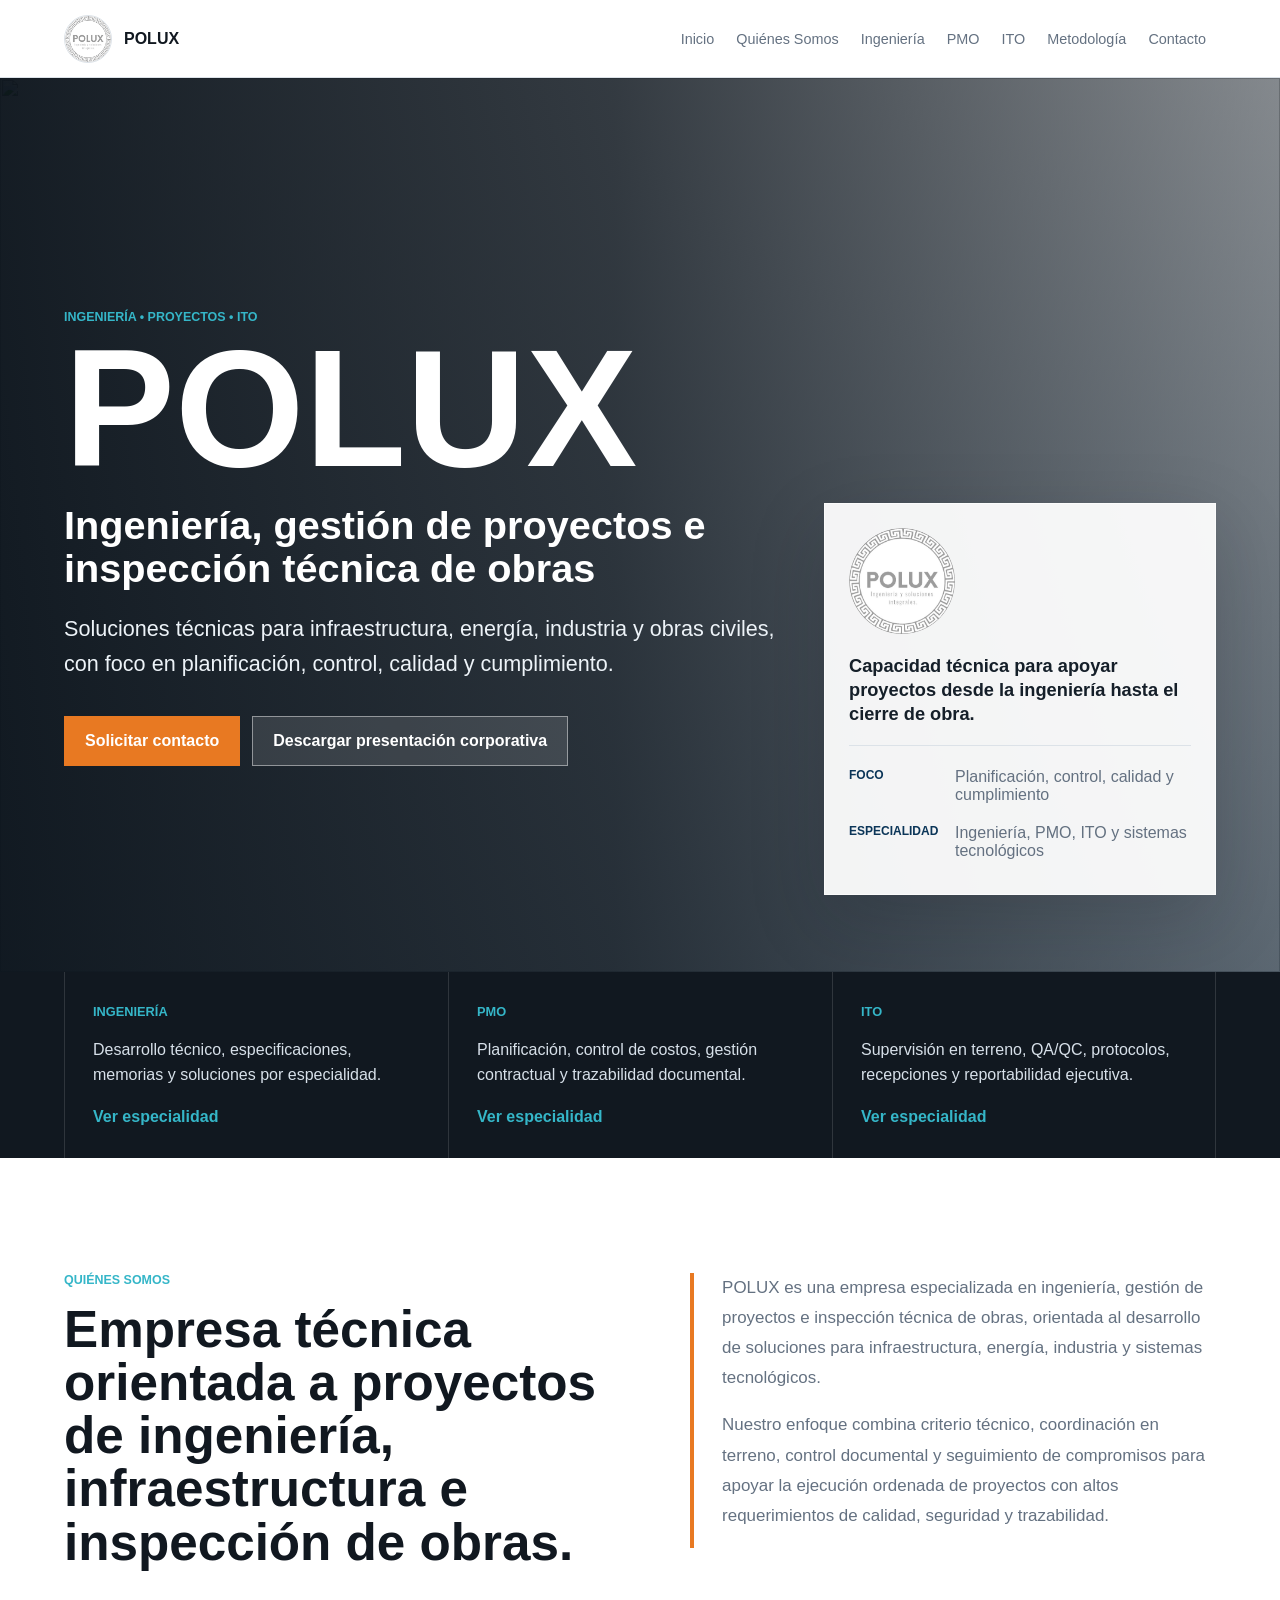
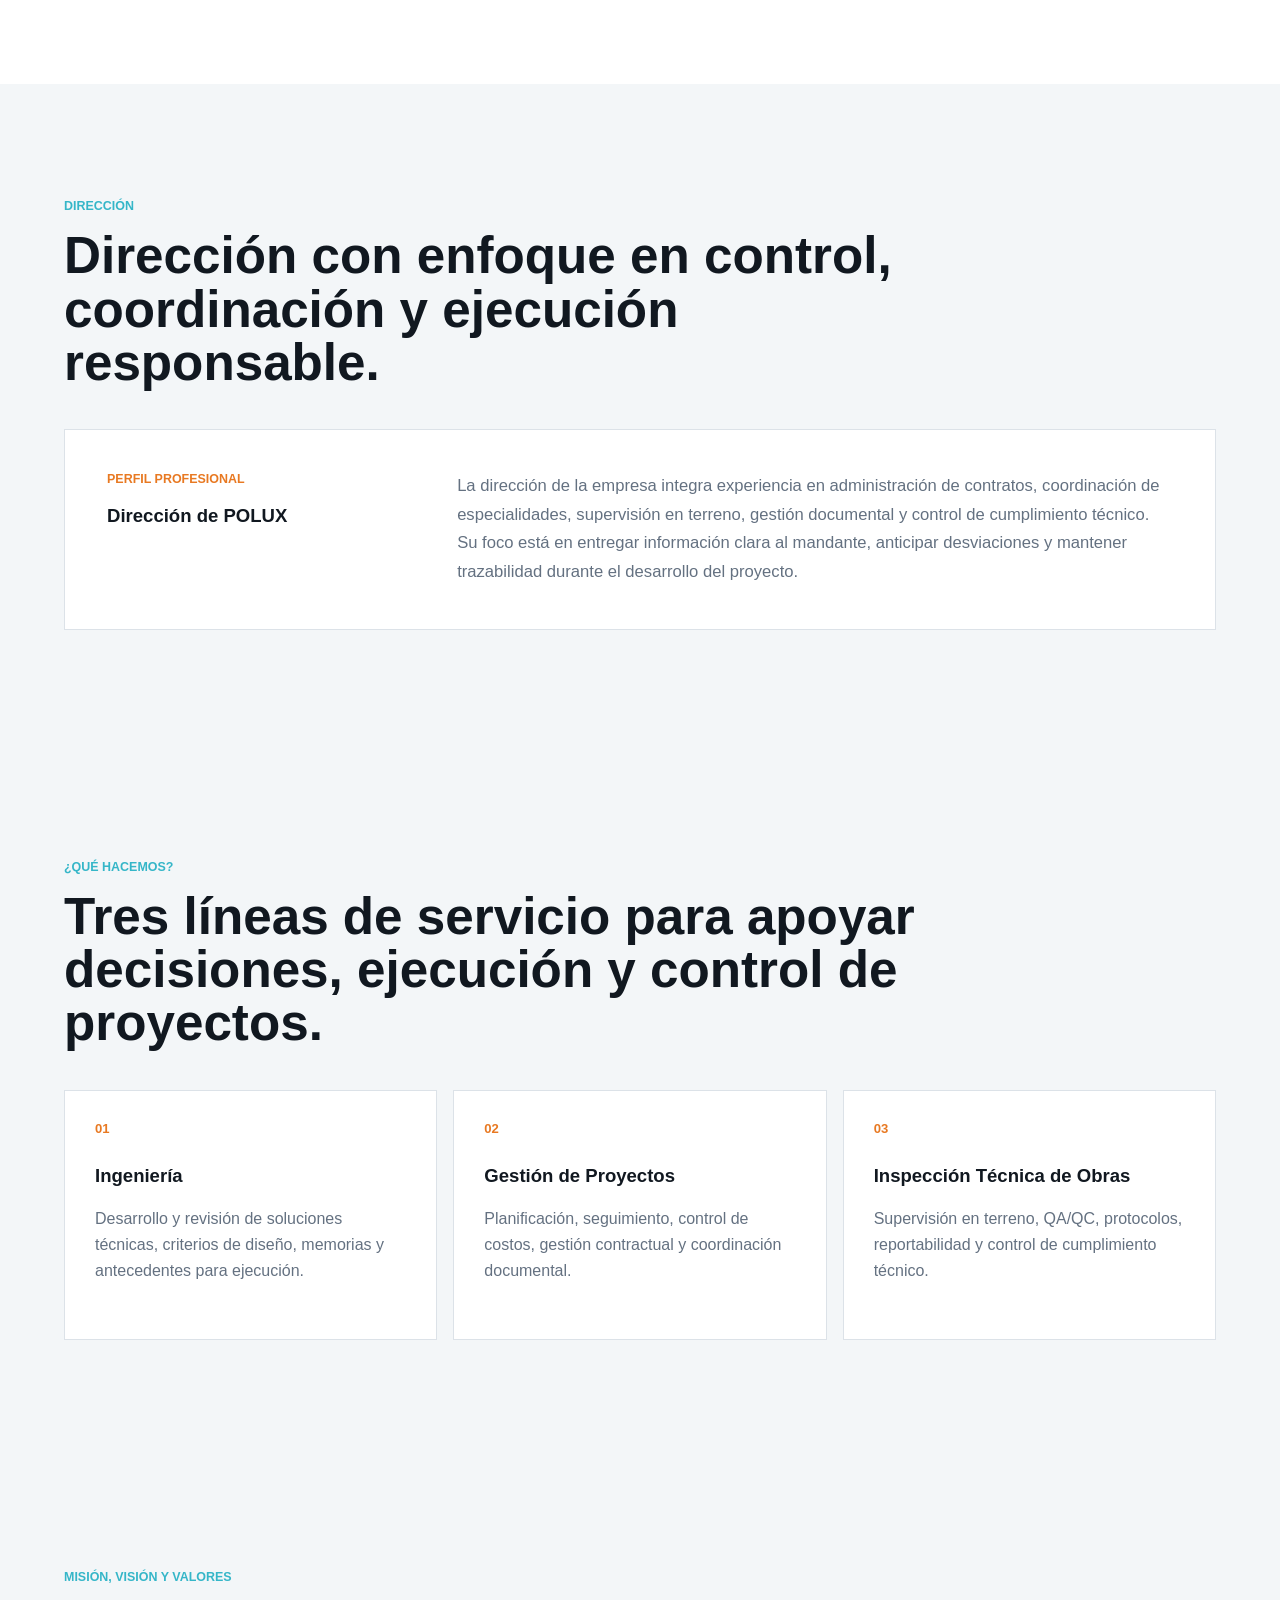
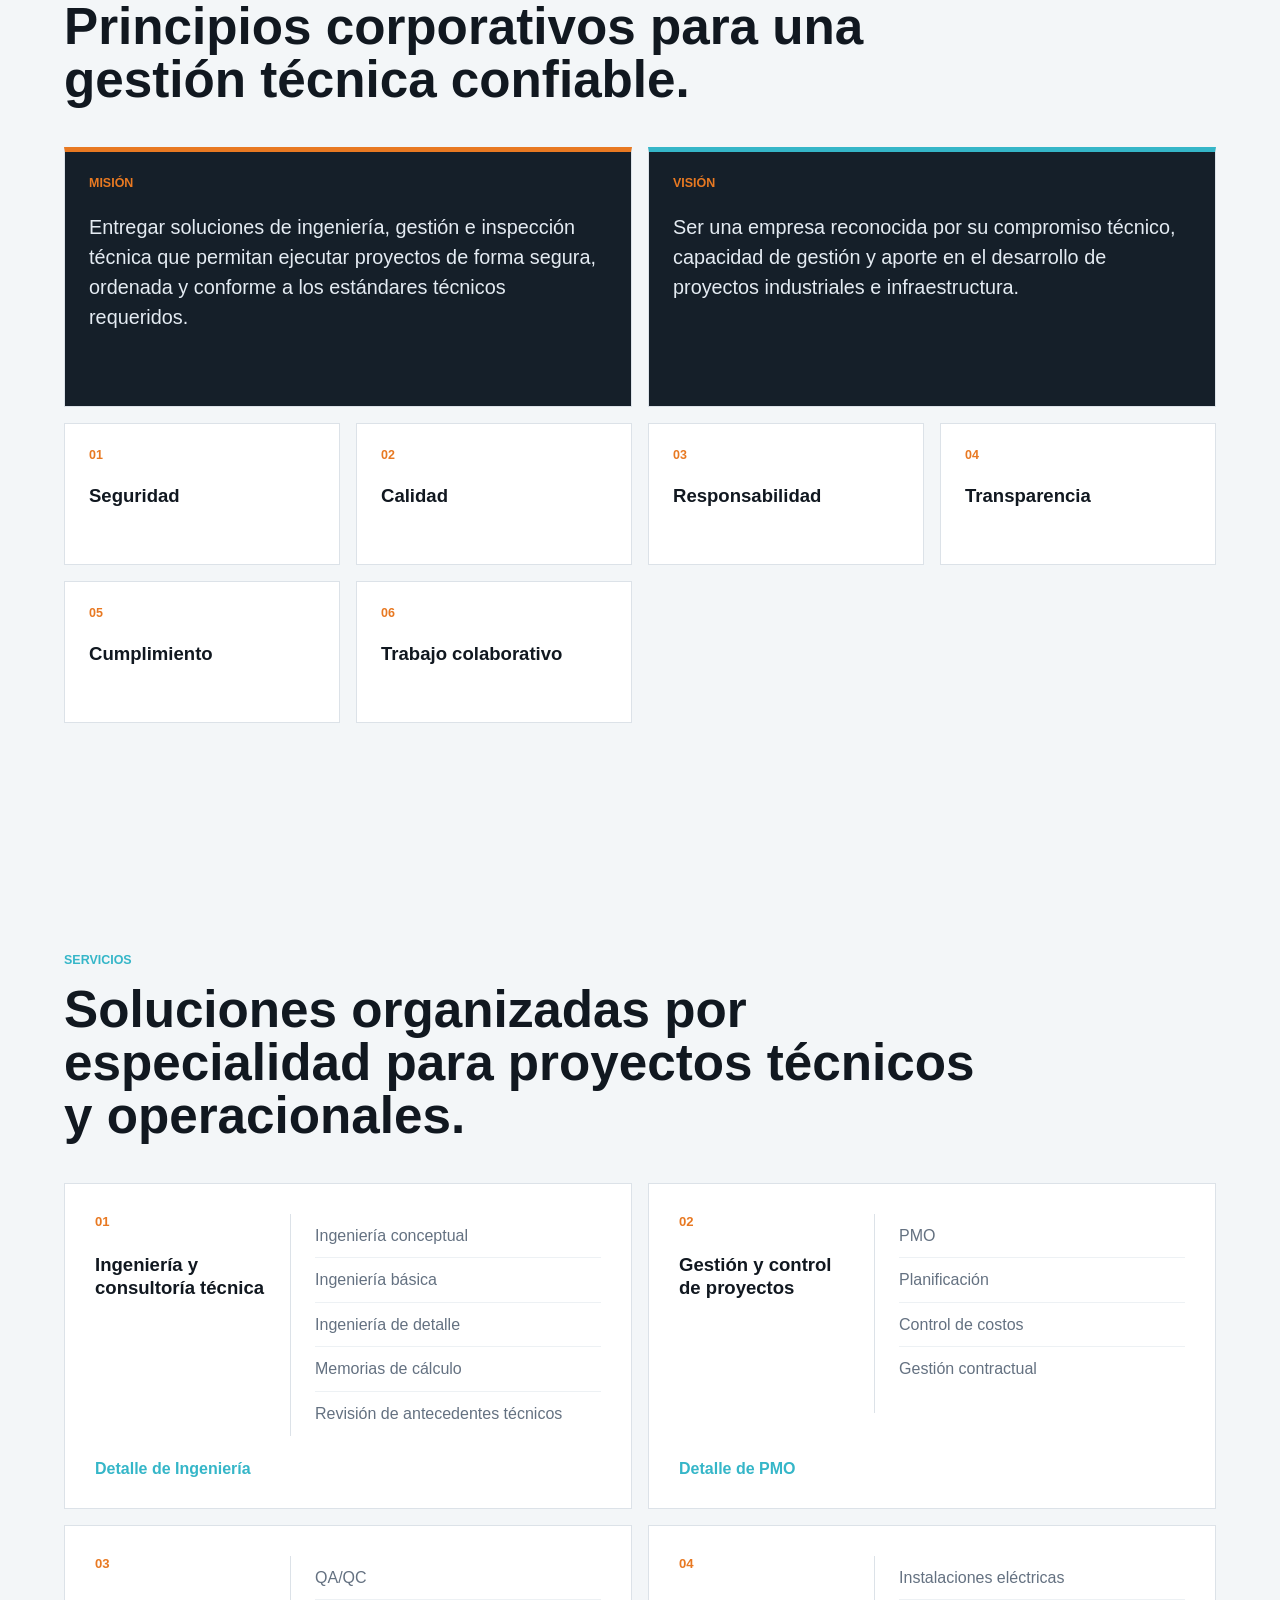
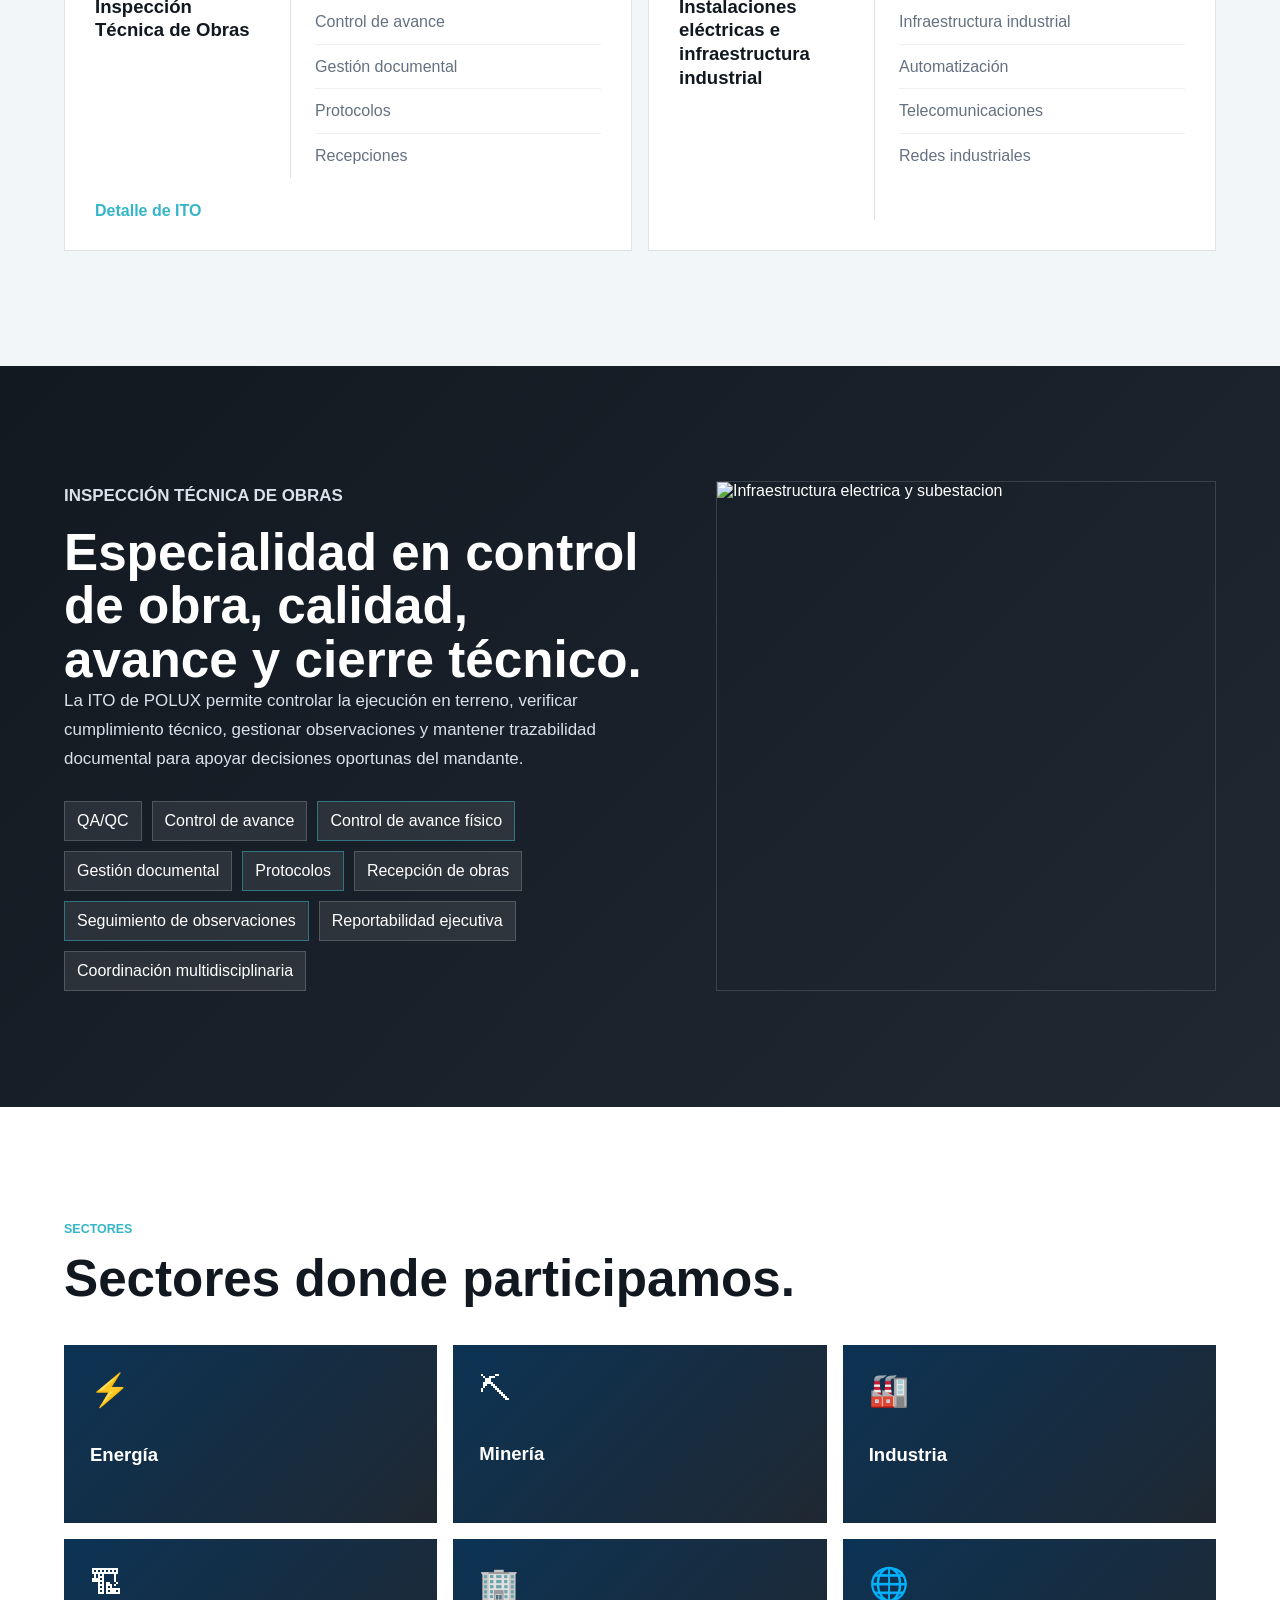
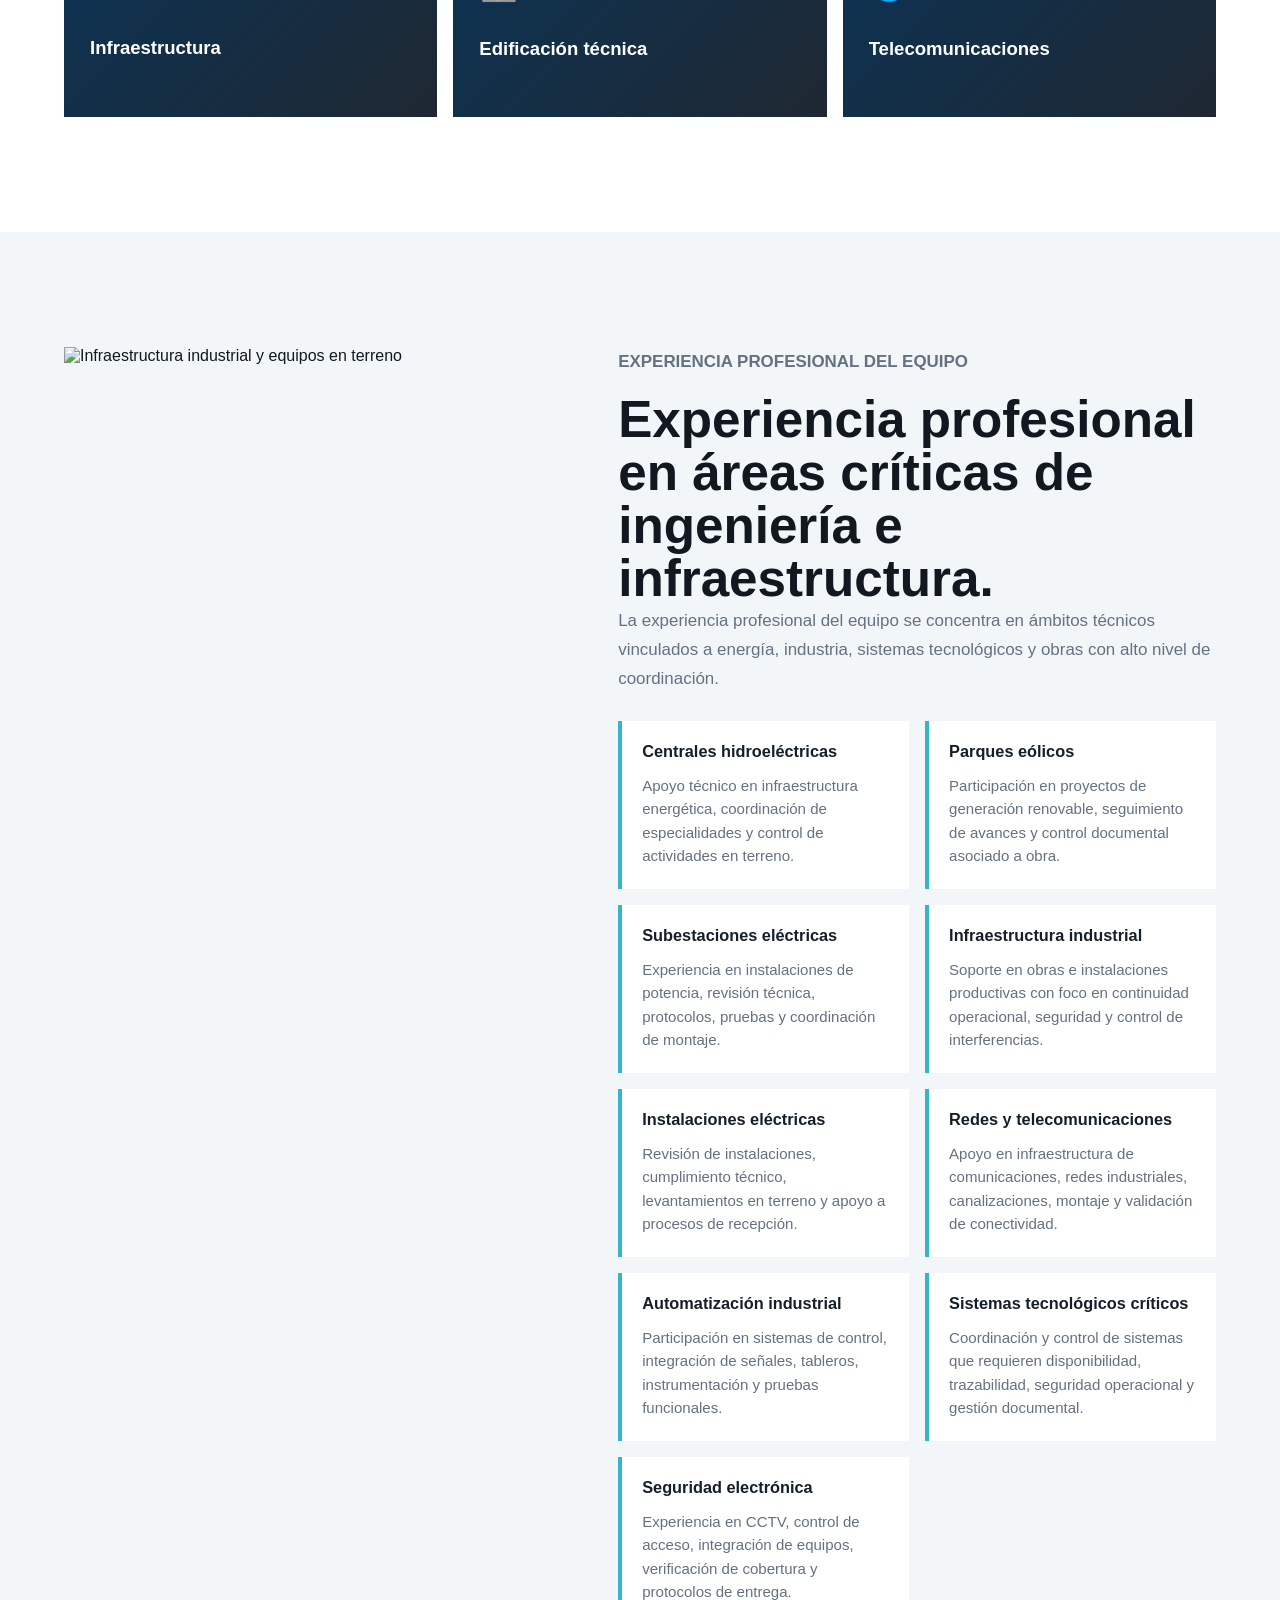
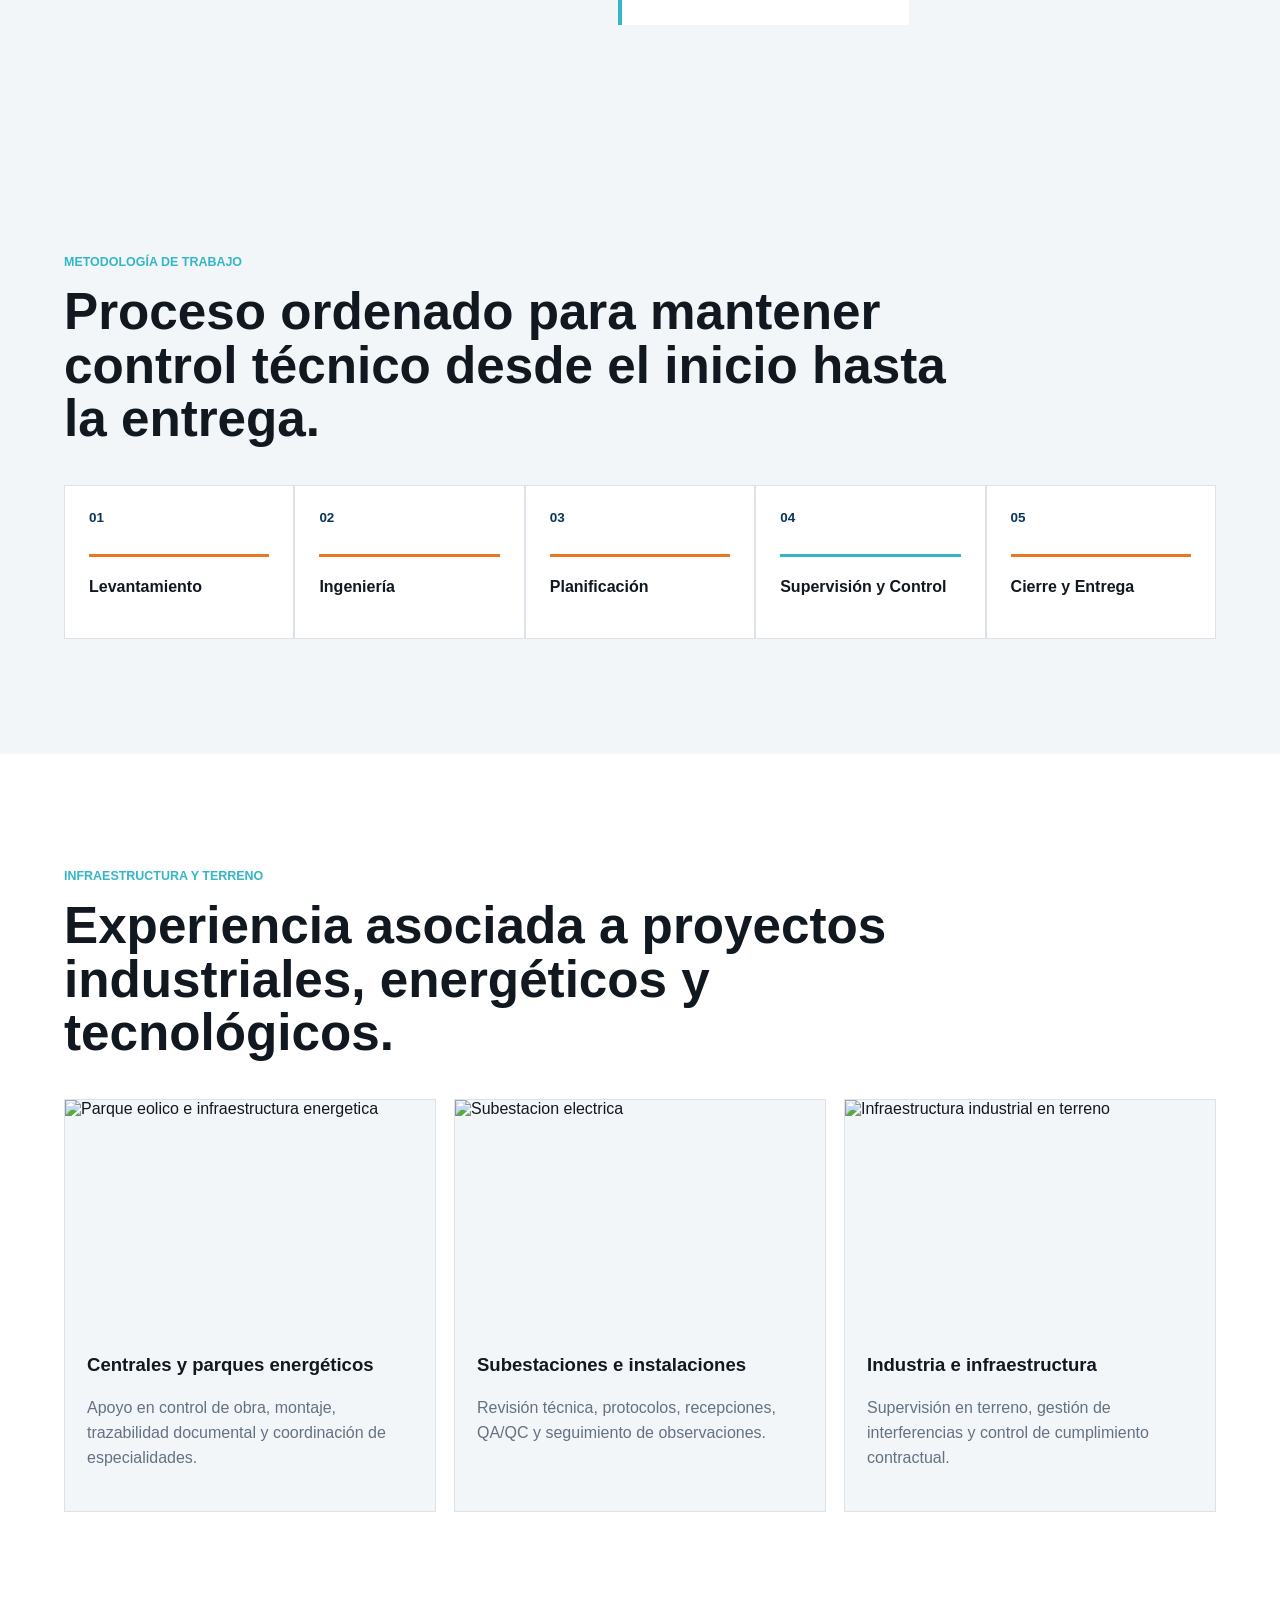
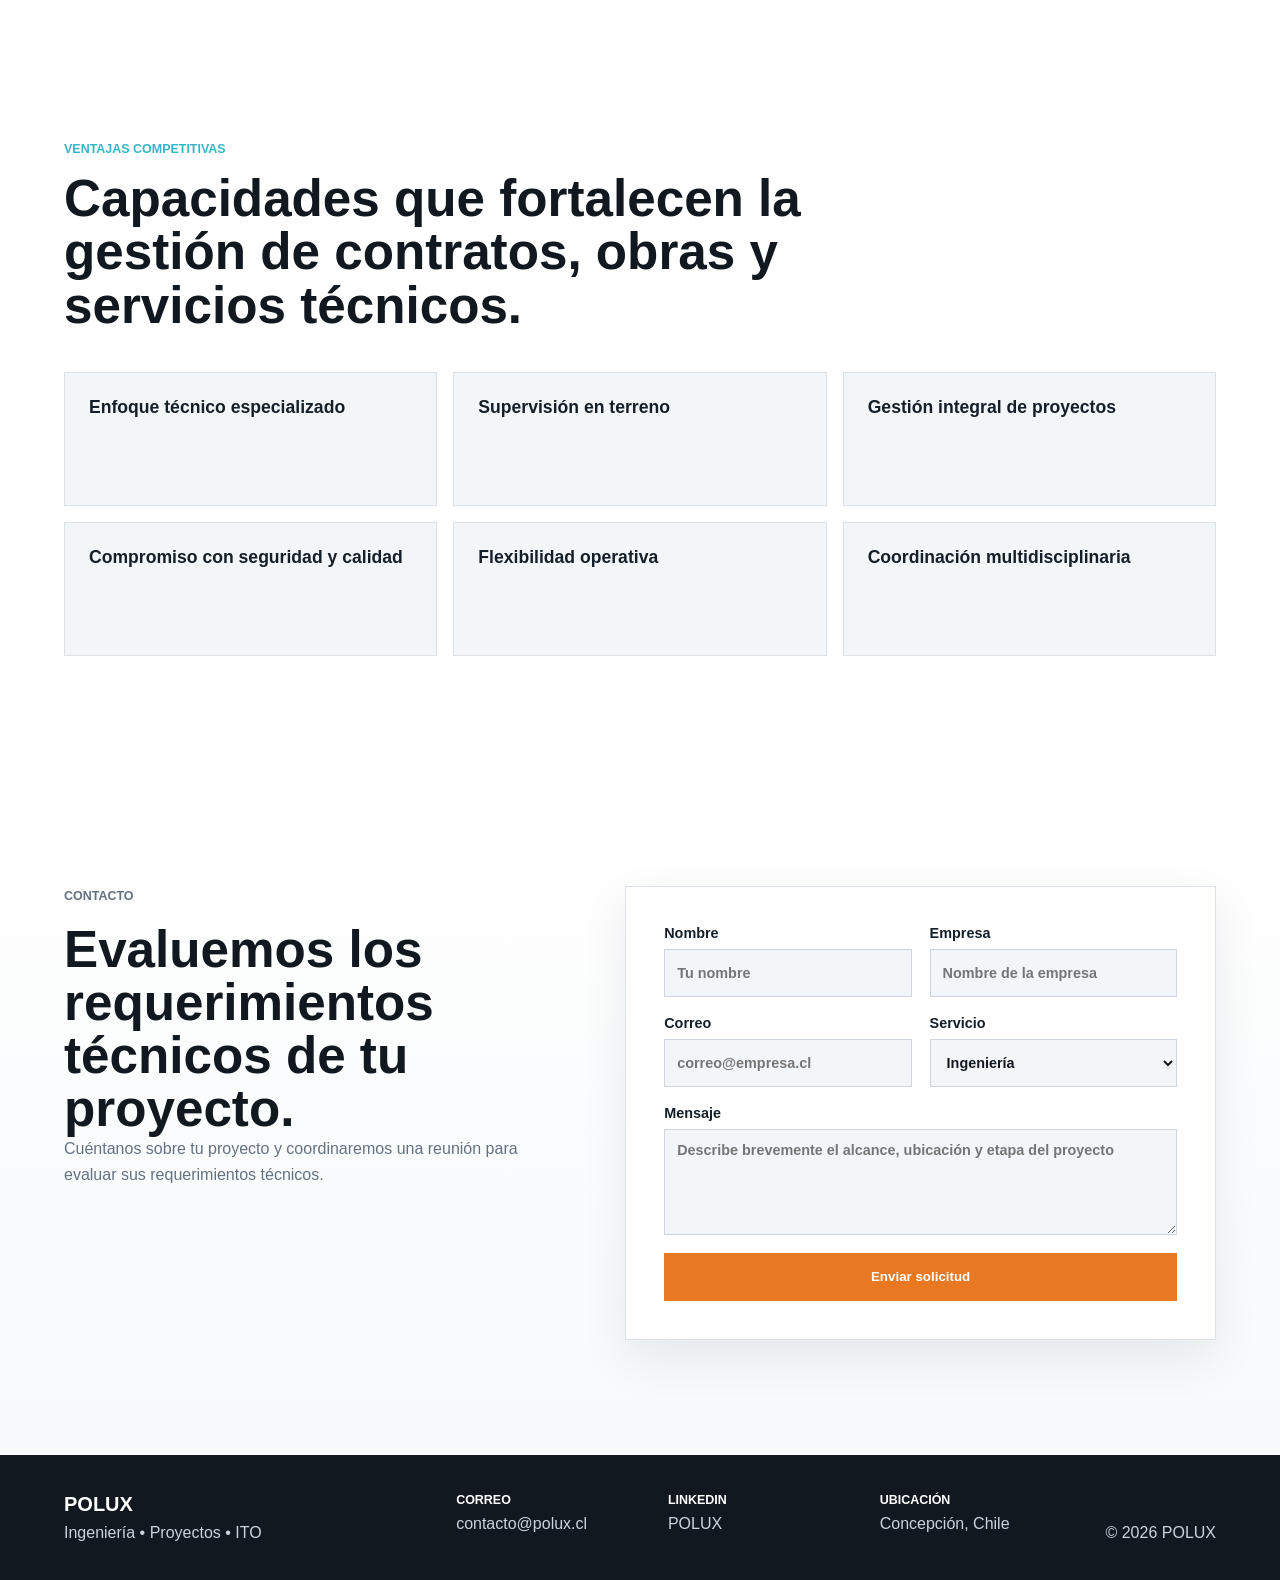
==== commit fdd73d98: "Pulir calidad premium corporativa" ====
--- a/index.html
+++ b/index.html
@@ -12,6 +12,8 @@
     <meta property="og:type" content="website" />
     <meta property="og:url" content="https://polux-proyectos.vercel.app/" />
     <meta property="og:image" content="https://images.pexels.com/photos/27151841/pexels-photo-27151841.jpeg?auto=compress&cs=tinysrgb&w=1200" />
+    <meta property="og:locale" content="es_CL" />
+    <meta name="twitter:card" content="summary_large_image" />
     <link rel="canonical" href="https://polux-proyectos.vercel.app/" />
     <link rel="icon" href="/favicon.svg" type="image/svg+xml" />
     <link rel="manifest" href="/site.webmanifest" />
@@ -41,6 +43,7 @@
           <img
             src="https://images.pexels.com/photos/27151841/pexels-photo-27151841.jpeg?auto=compress&cs=tinysrgb&w=2000"
             alt=""
+            fetchpriority="high"
           />
         </div>
         <div class="hero-overlay" aria-hidden="true"></div>
@@ -54,7 +57,7 @@
           </p>
           <div class="hero-actions">
             <a class="button primary" href="#contacto">Solicitar contacto</a>
-            <a class="button secondary" href="brochure-polux.pdf" download>Descargar brochure</a>
+            <a class="button secondary" href="brochure-polux.pdf" download>Descargar presentaci&oacute;n corporativa</a>
           </div>
         </div>
         <aside class="hero-panel" aria-label="Resumen corporativo POLUX">
@@ -112,7 +115,7 @@
 
       <section class="section leadership-section" aria-label="Direccion de la empresa">
         <div class="section-heading">
-          <p class="eyebrow">Direcci&oacute;n t&eacute;cnica</p>
+          <p class="eyebrow">Direcci&oacute;n</p>
           <h2>Direcci&oacute;n con enfoque en control, coordinaci&oacute;n y ejecuci&oacute;n responsable.</h2>
         </div>
         <div class="leadership-card">
@@ -370,7 +373,7 @@
         <div class="evidence-grid">
           <article>
             <img src="https://images.pexels.com/photos/433308/pexels-photo-433308.jpeg?auto=compress&cs=tinysrgb&w=900" alt="Parque eolico e infraestructura energetica" loading="lazy" />
-            <h3>Generaci&oacute;n y energ&iacute;a</h3>
+            <h3>Centrales y parques energ&eacute;ticos</h3>
             <p>Apoyo en control de obra, montaje, trazabilidad documental y coordinaci&oacute;n de especialidades.</p>
           </article>
           <article>
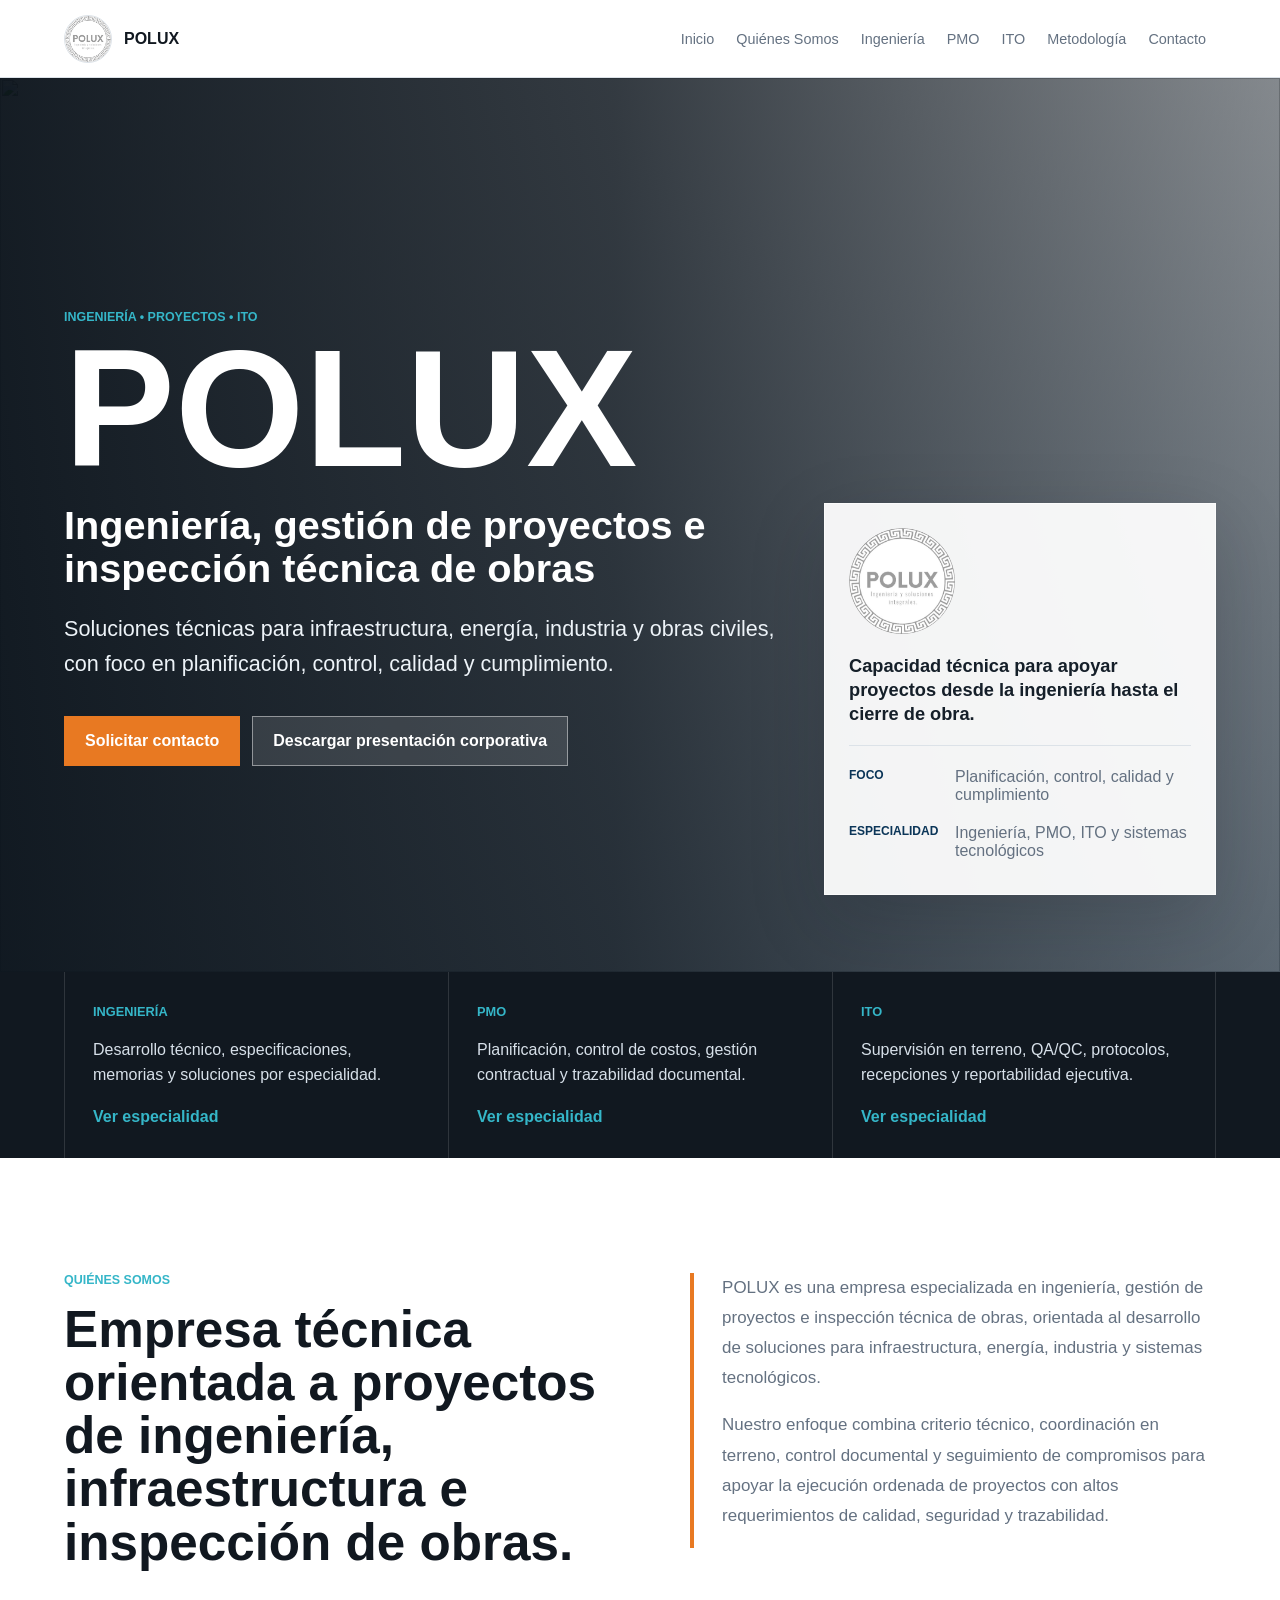
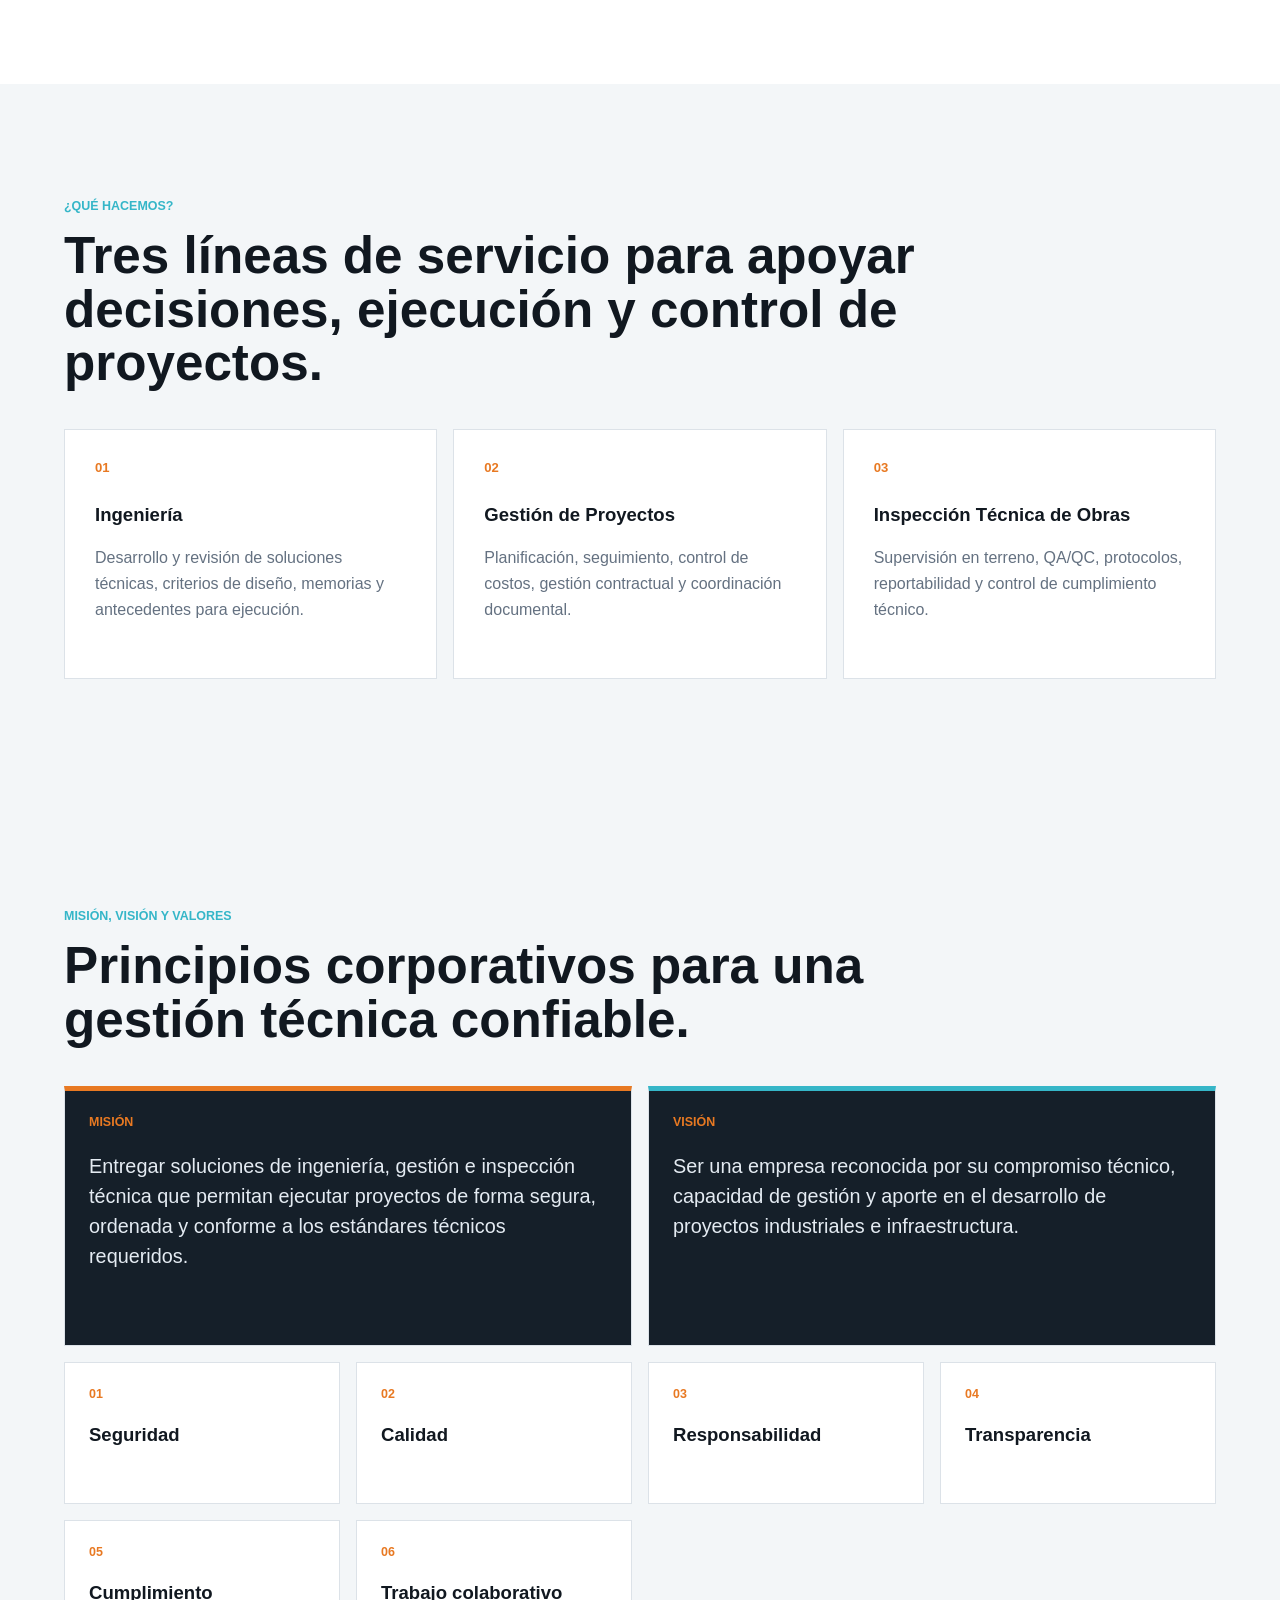
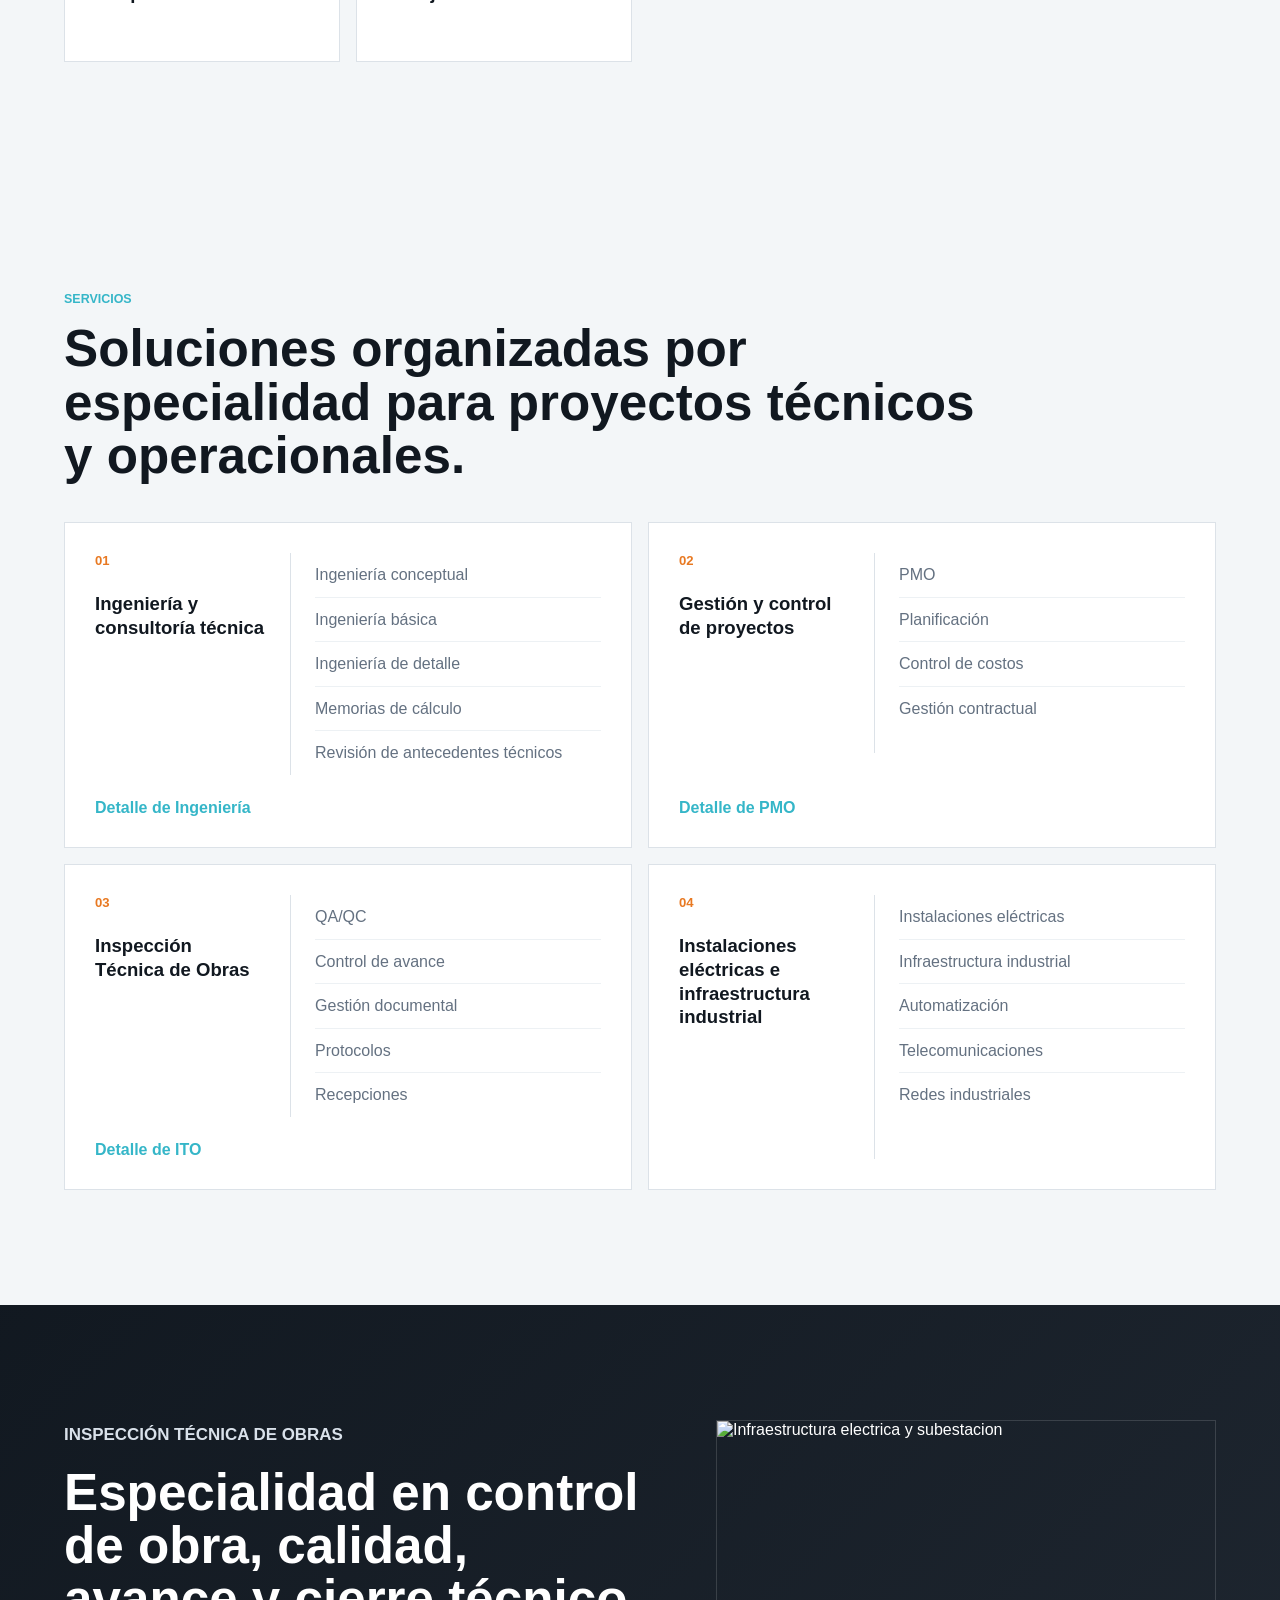
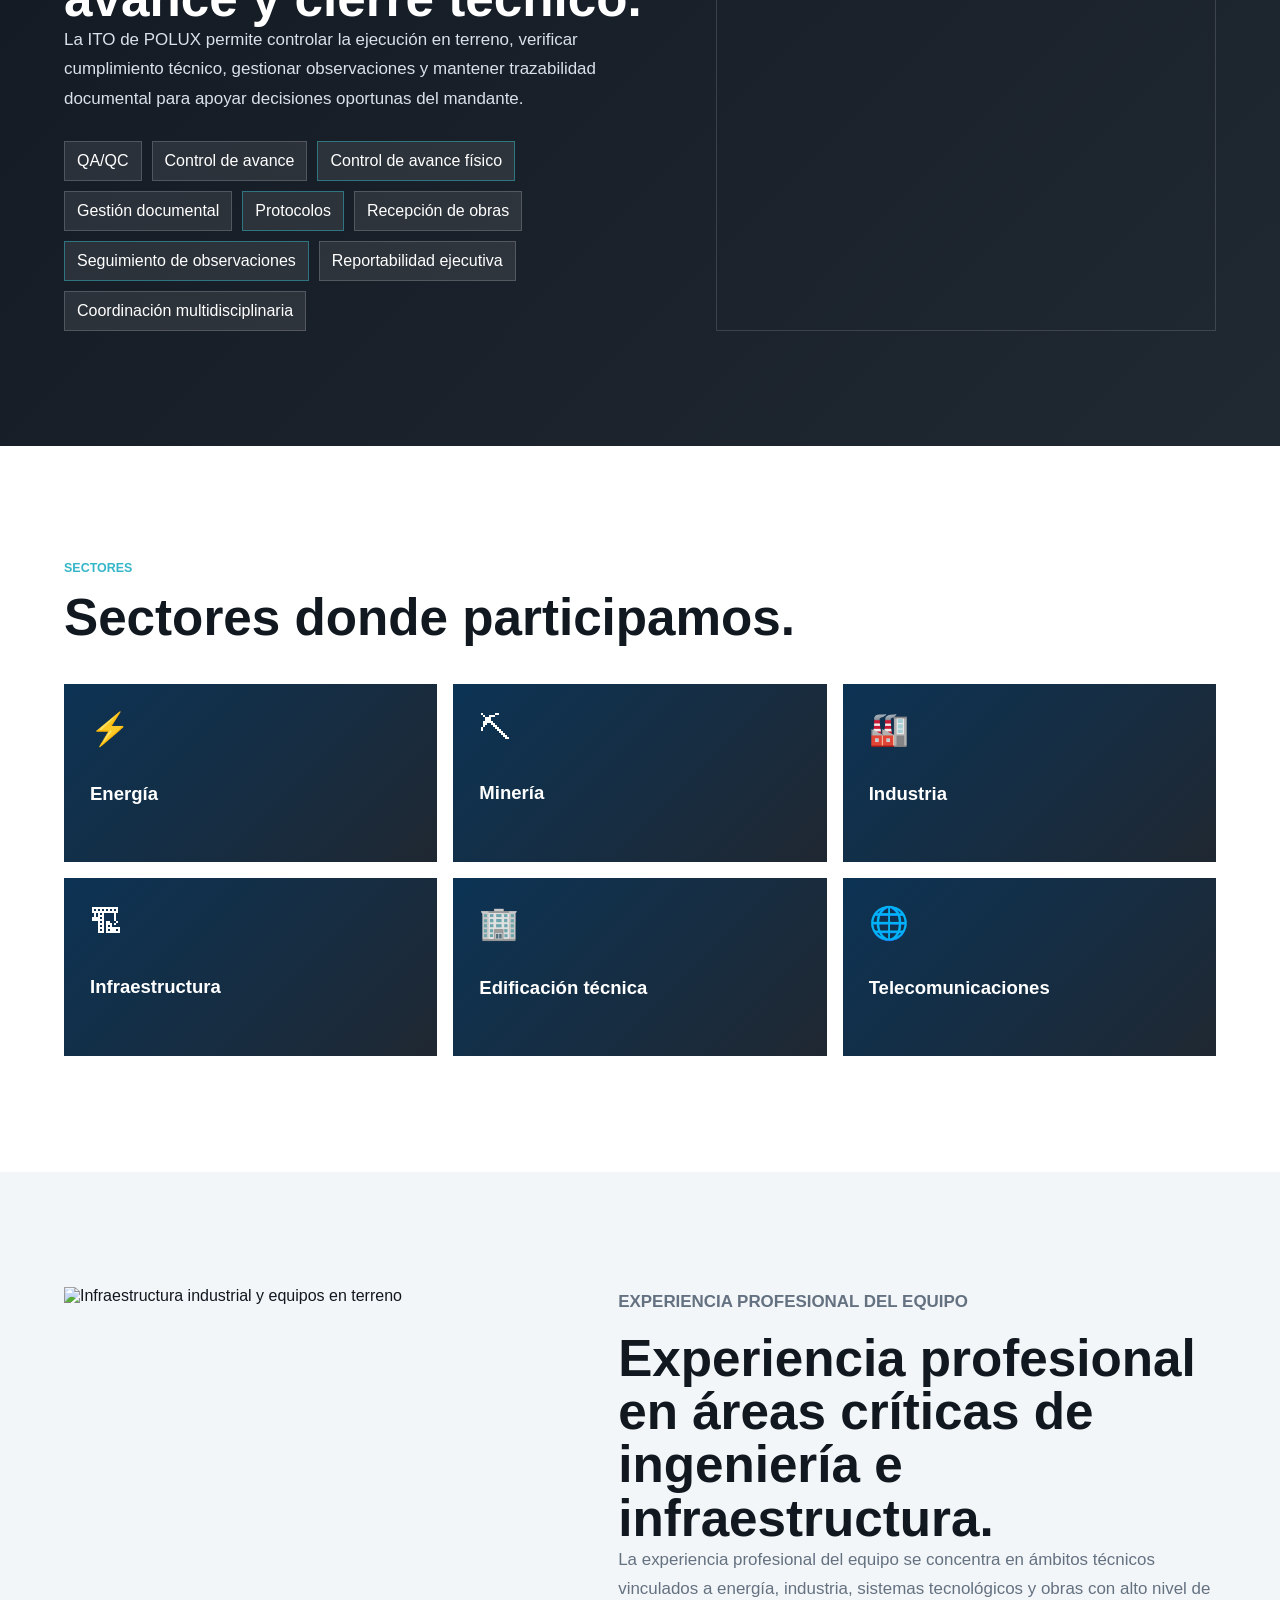
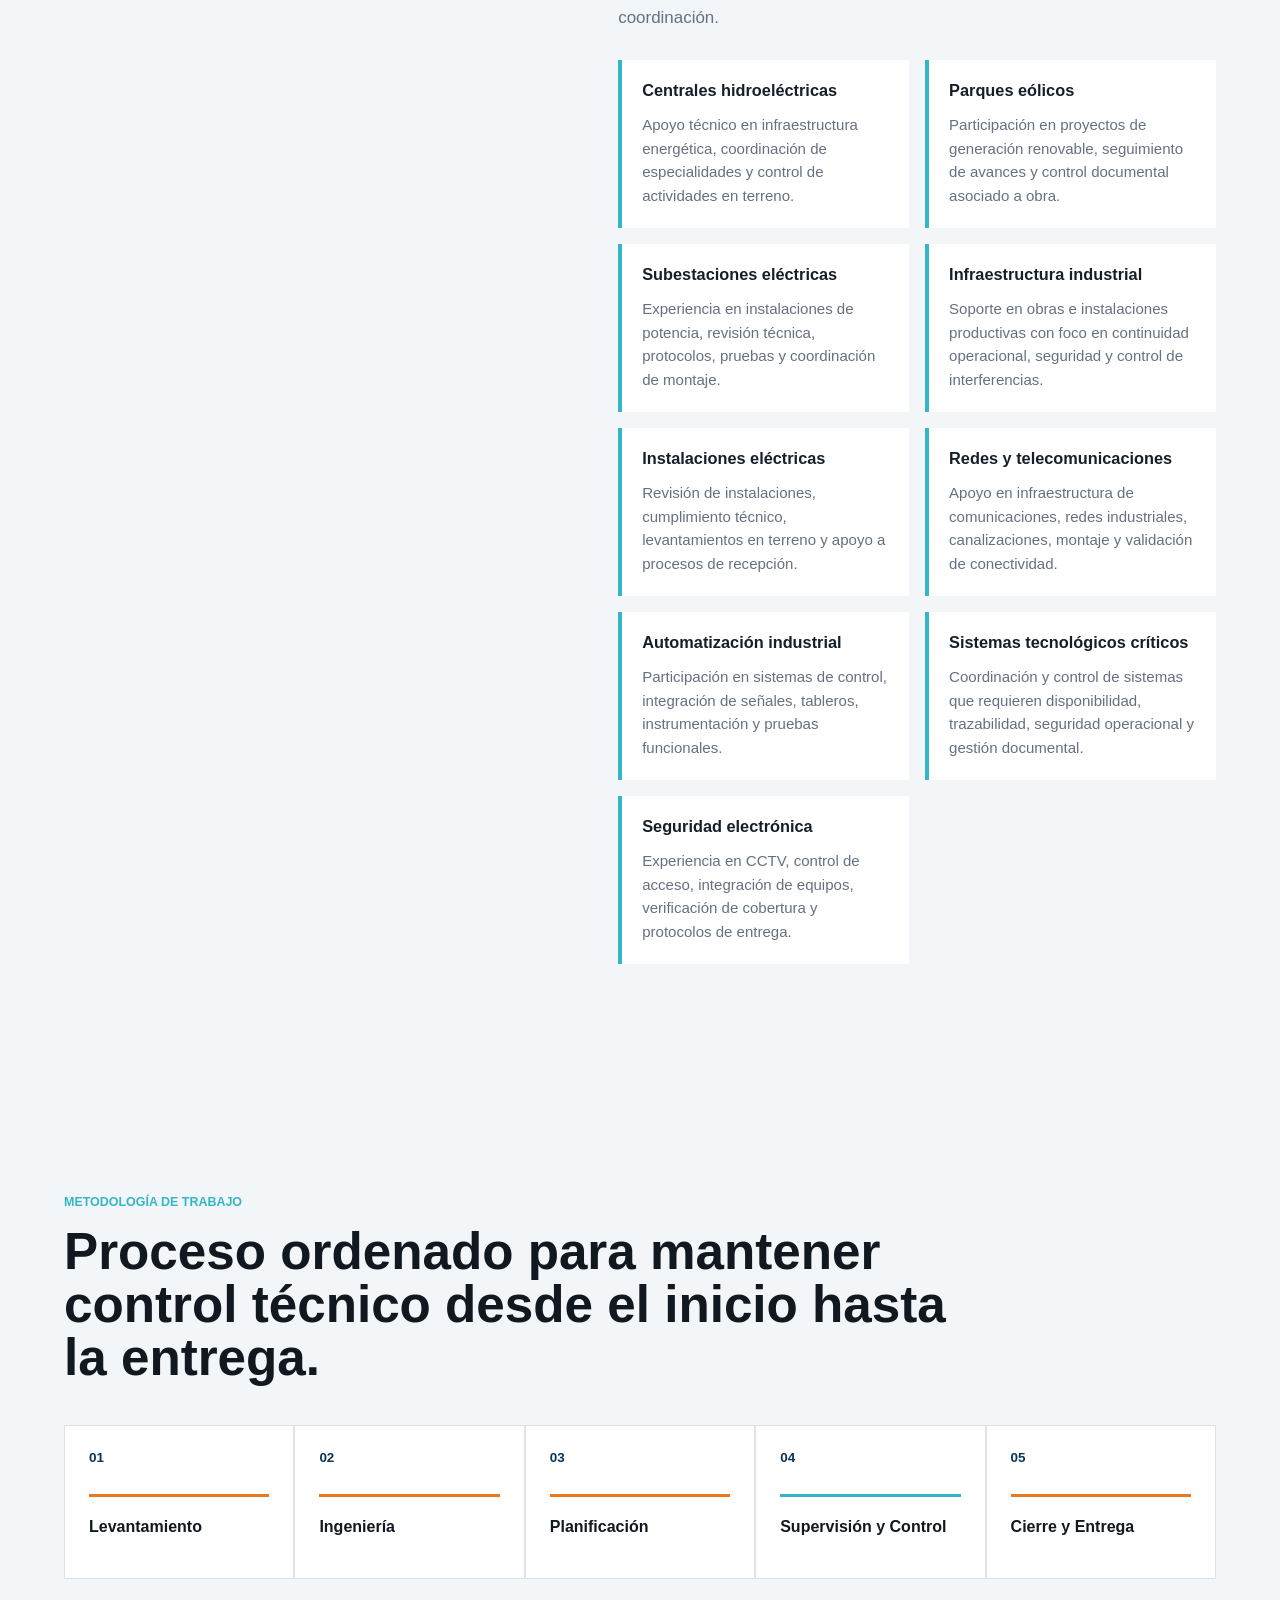
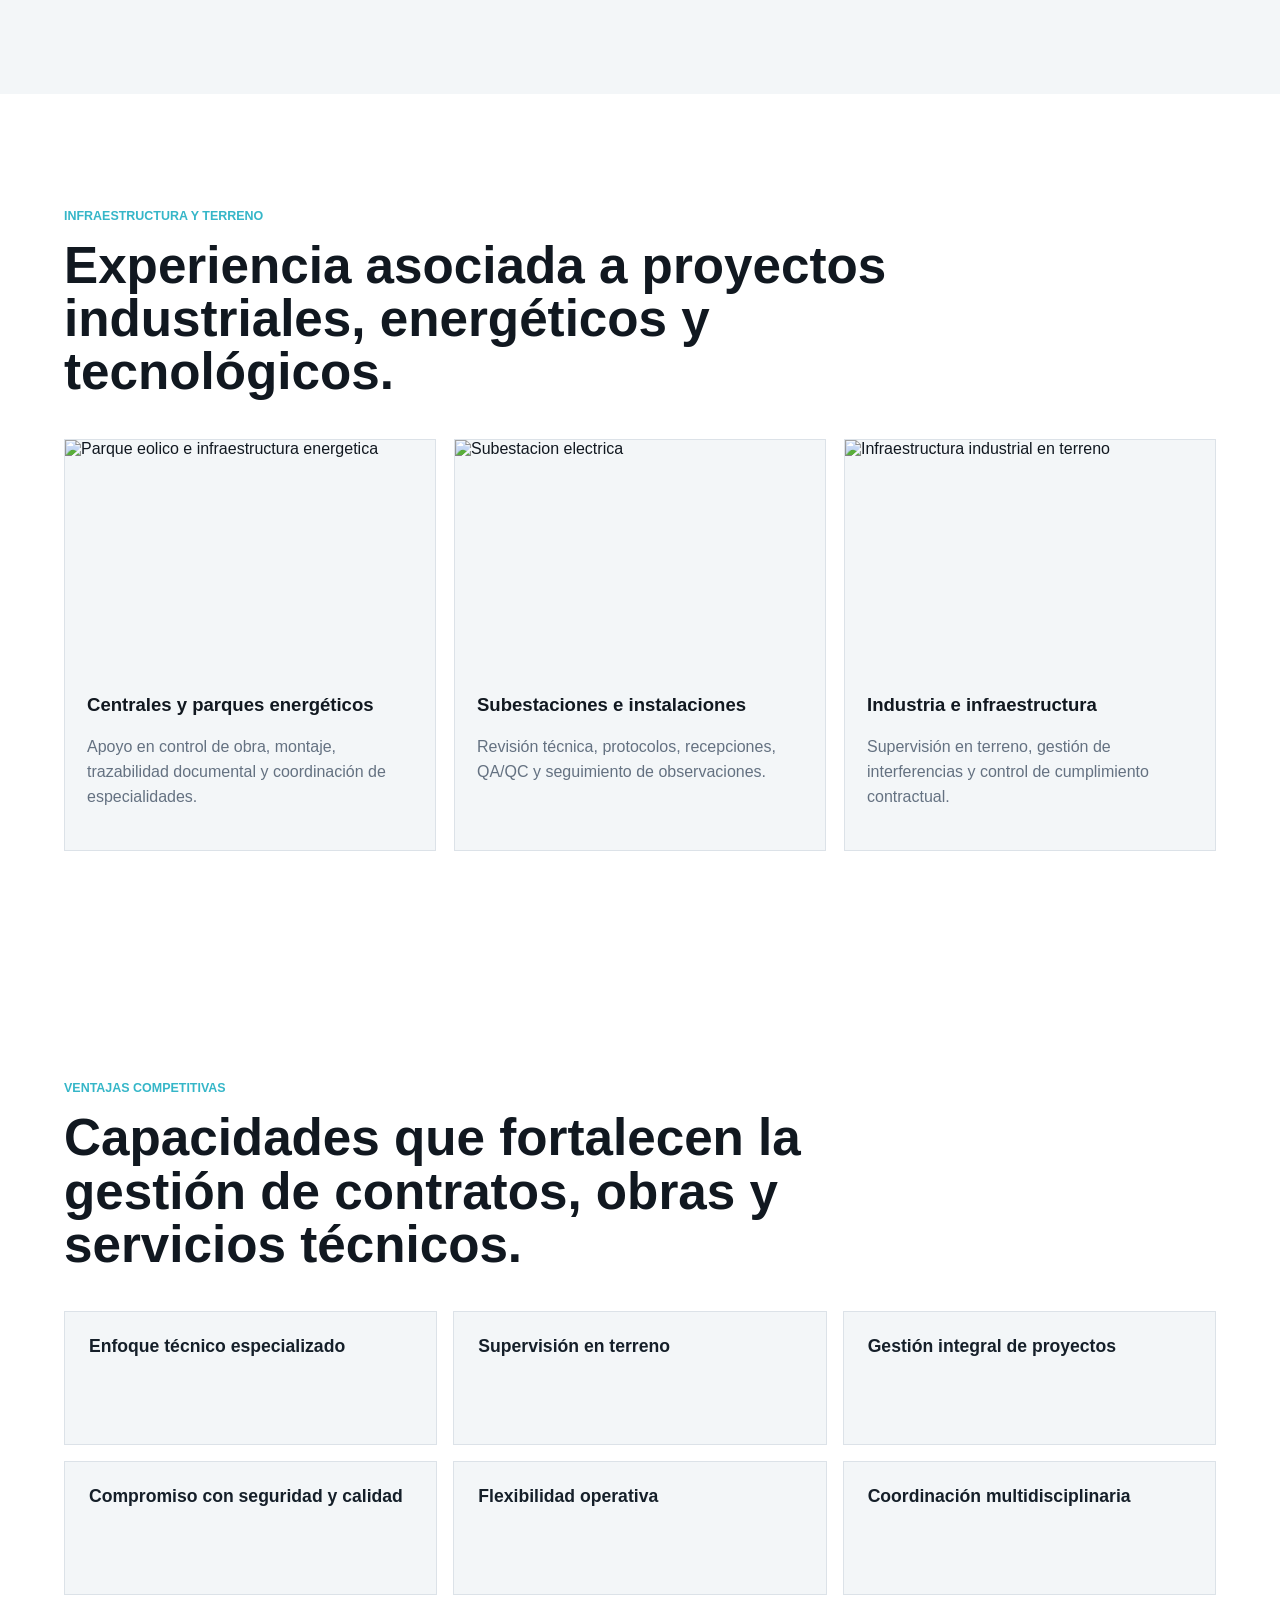
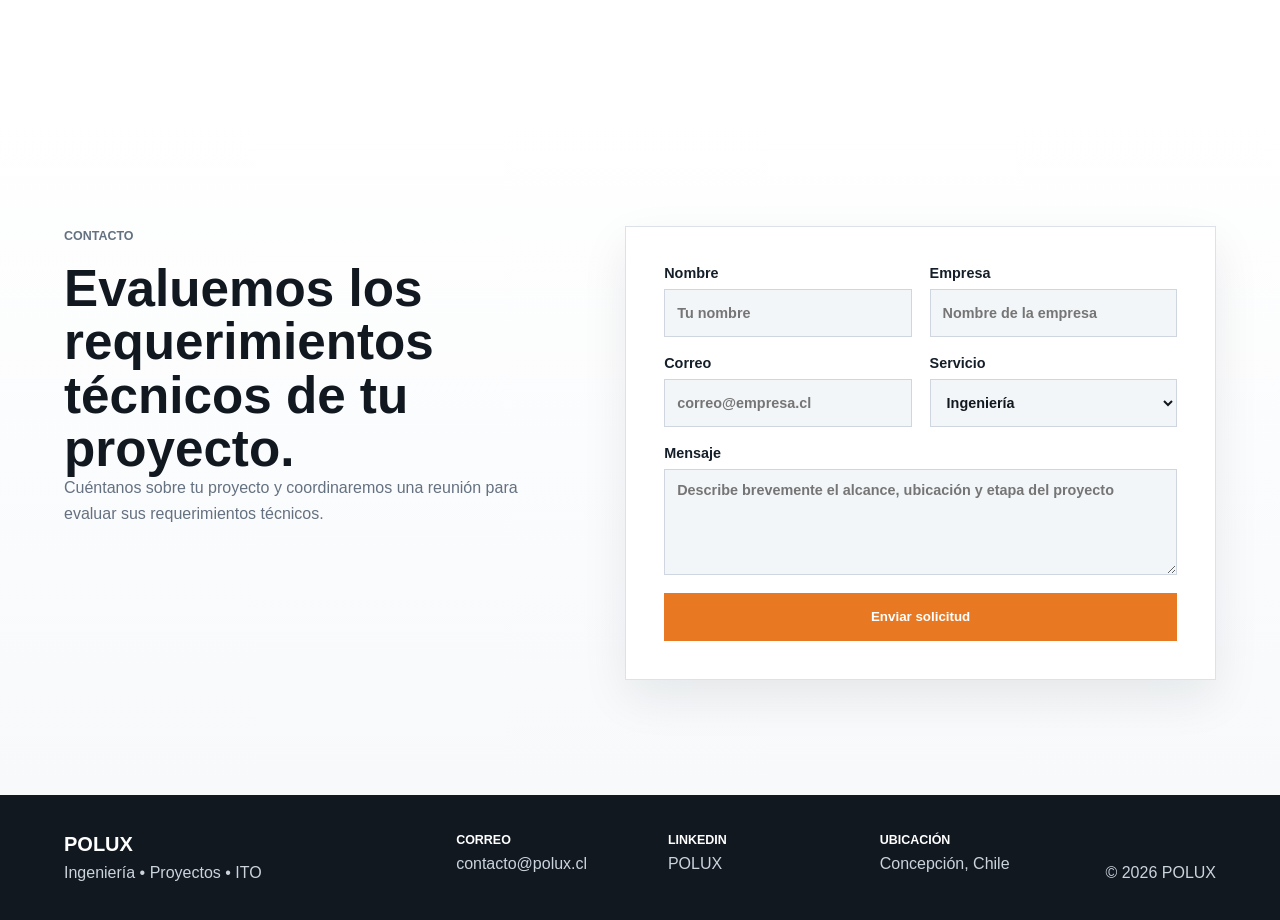
==== commit 021f3ce6: "Centrar sitio en capacidades de empresa" ====
--- a/index.html
+++ b/index.html
@@ -113,26 +113,6 @@
         </div>
       </section>
 
-      <section class="section leadership-section" aria-label="Direccion de la empresa">
-        <div class="section-heading">
-          <p class="eyebrow">Direcci&oacute;n</p>
-          <h2>Direcci&oacute;n con enfoque en control, coordinaci&oacute;n y ejecuci&oacute;n responsable.</h2>
-        </div>
-        <div class="leadership-card">
-          <div>
-            <span>Perfil profesional</span>
-            <h3>Direcci&oacute;n de POLUX</h3>
-          </div>
-          <p>
-            La direcci&oacute;n de la empresa integra experiencia en administraci&oacute;n de contratos,
-            coordinaci&oacute;n de especialidades, supervisi&oacute;n en terreno, gesti&oacute;n documental y
-            control de cumplimiento t&eacute;cnico. Su foco est&aacute; en entregar informaci&oacute;n clara al
-            mandante, anticipar desviaciones y mantener trazabilidad durante el desarrollo del
-            proyecto.
-          </p>
-        </div>
-      </section>
-
       <section class="section what-section" aria-label="Que hacemos">
         <div class="section-heading">
           <p class="eyebrow">&iquest;Qu&eacute; hacemos?</p>
--- a/styles.css
+++ b/styles.css
@@ -330,36 +330,10 @@
 }
 
 .what-section,
-.leadership-section,
 .principles-section,
 .services-section,
 .method-section {
   background: var(--soft);
-}
-
-.leadership-card {
-  background: #fff;
-  border: 1px solid var(--line);
-  display: grid;
-  gap: 28px;
-  grid-template-columns: minmax(220px, 0.45fr) minmax(0, 1fr);
-  padding: clamp(26px, 4vw, 42px);
-}
-
-.leadership-card span {
-  color: var(--orange);
-  display: block;
-  font-size: 0.78rem;
-  font-weight: 800;
-  margin-bottom: 18px;
-  text-transform: uppercase;
-}
-
-.leadership-card p {
-  color: var(--muted);
-  font-size: 1.04rem;
-  line-height: 1.72;
-  margin: 0;
 }
 
 .principles-grid,
@@ -938,7 +912,6 @@
   .contact-section,
   .site-footer,
   .capability-strip,
-  .leadership-card,
   .service-page-hero {
     grid-template-columns: 1fr;
   }
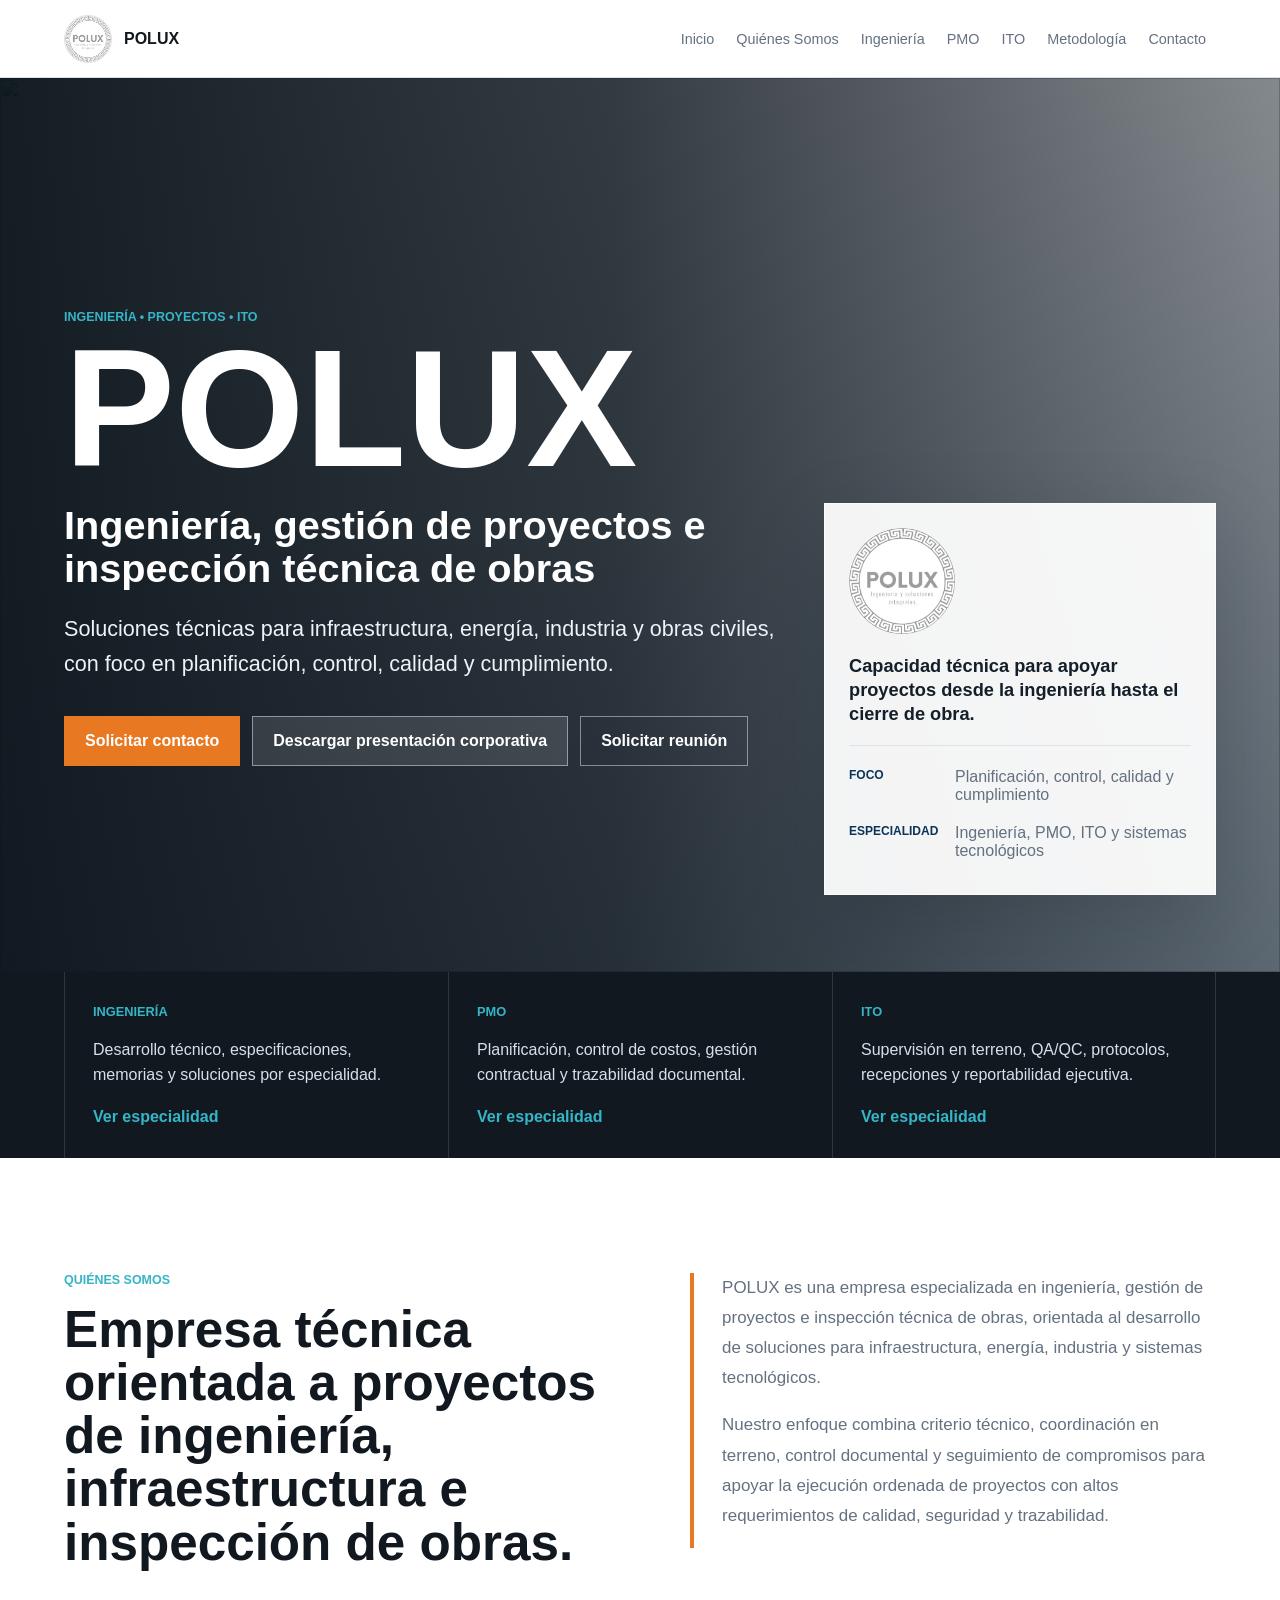
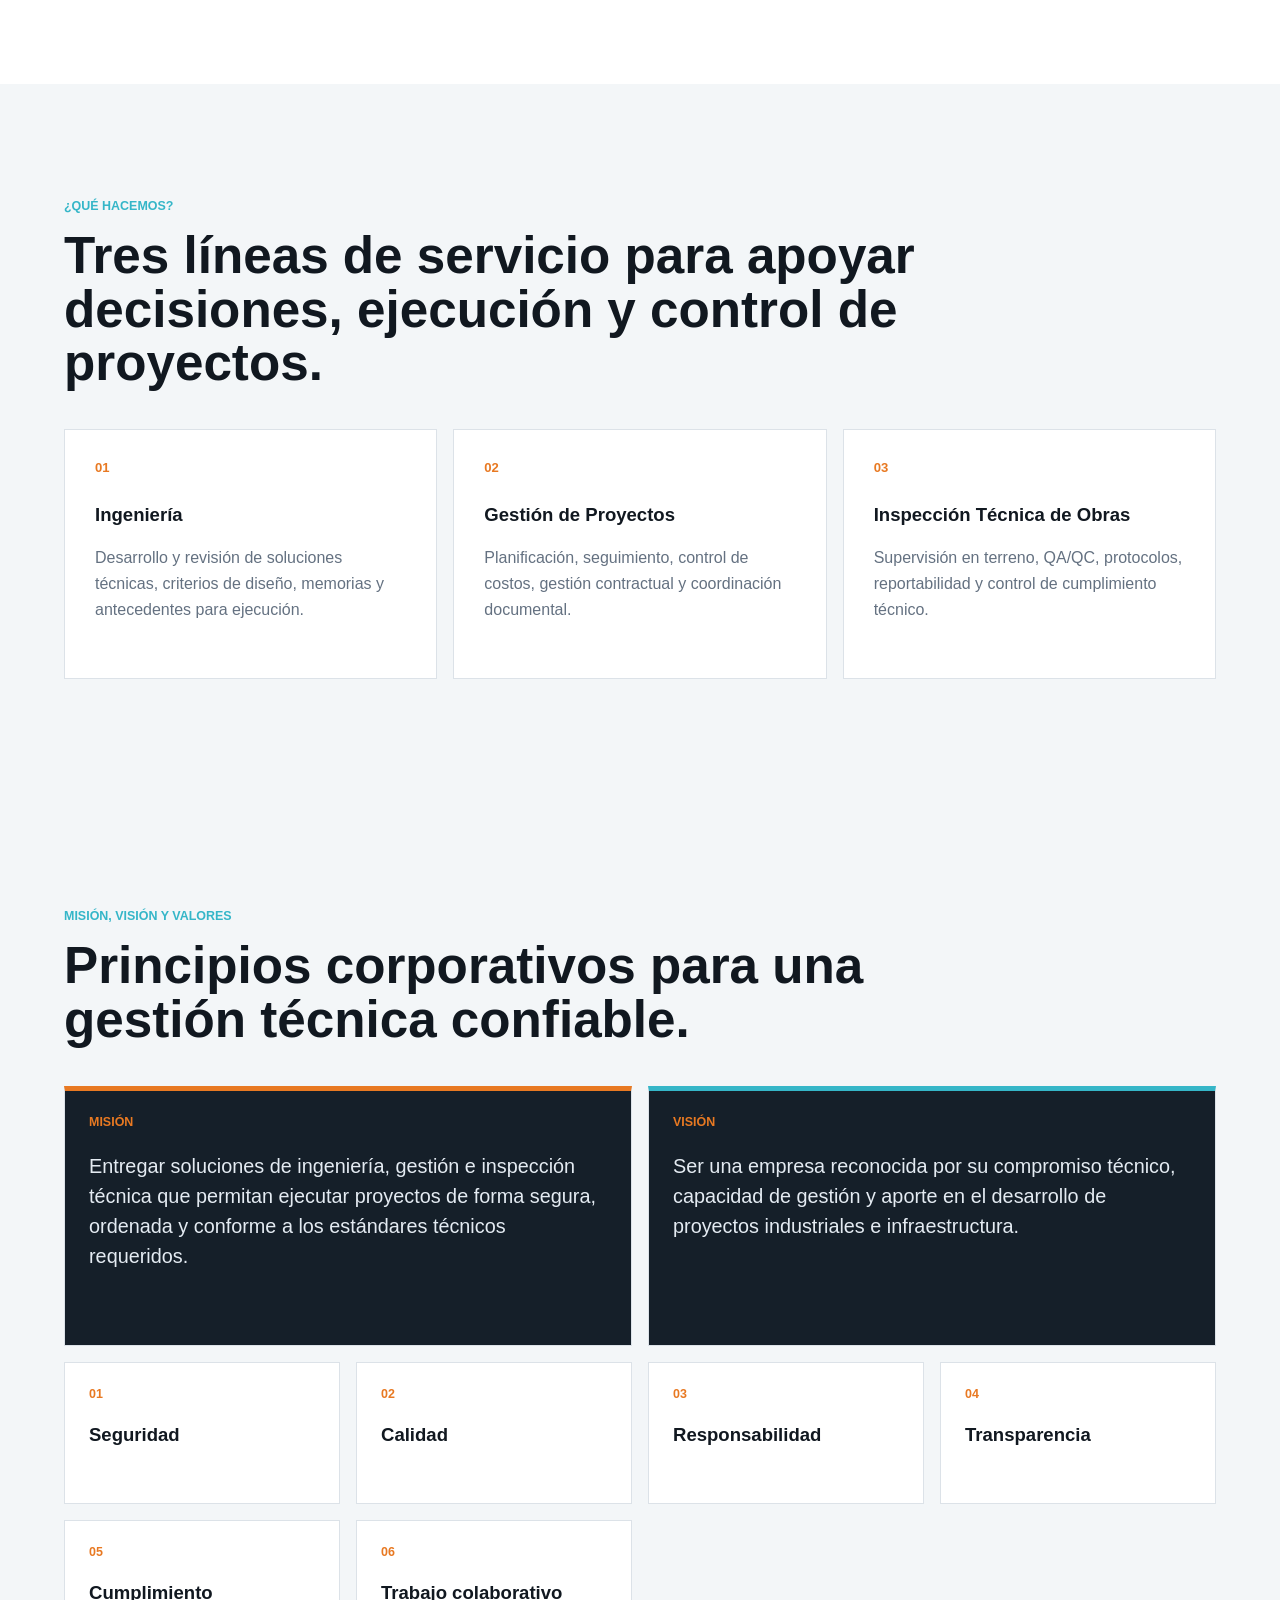
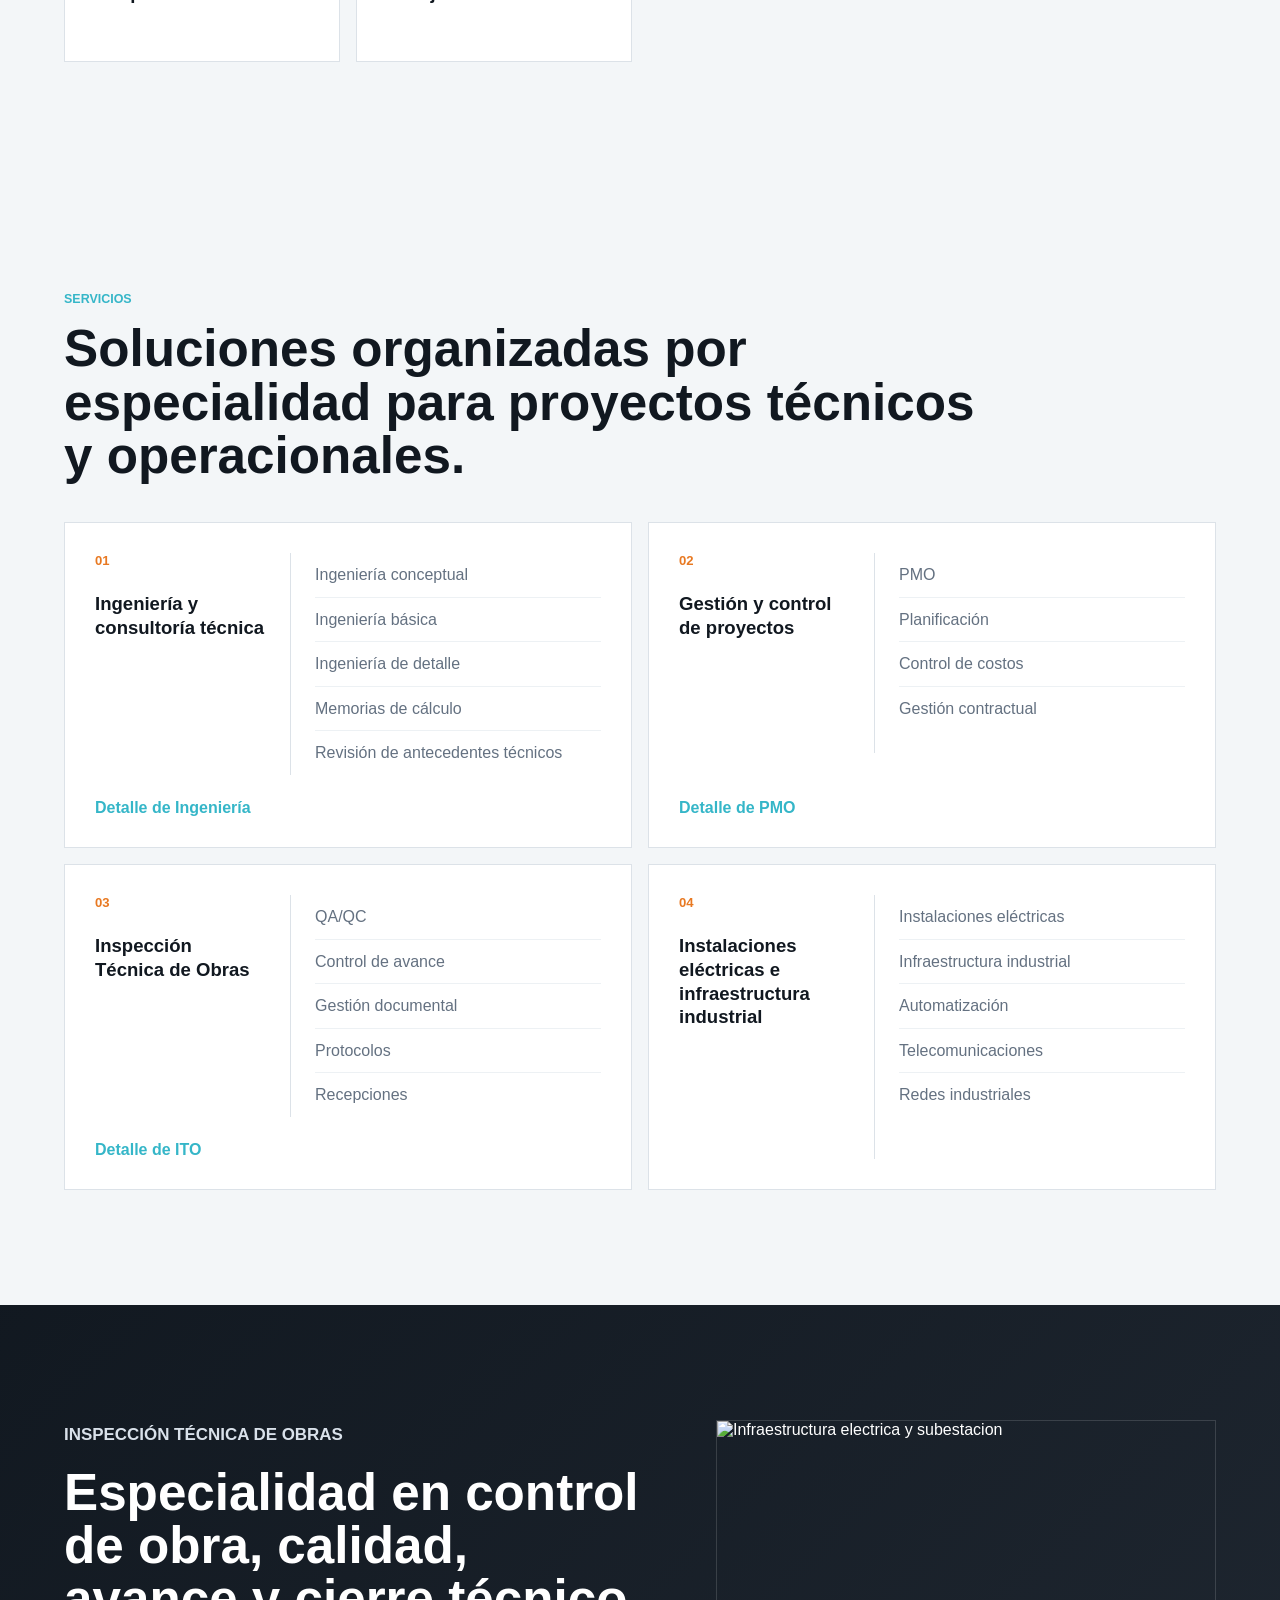
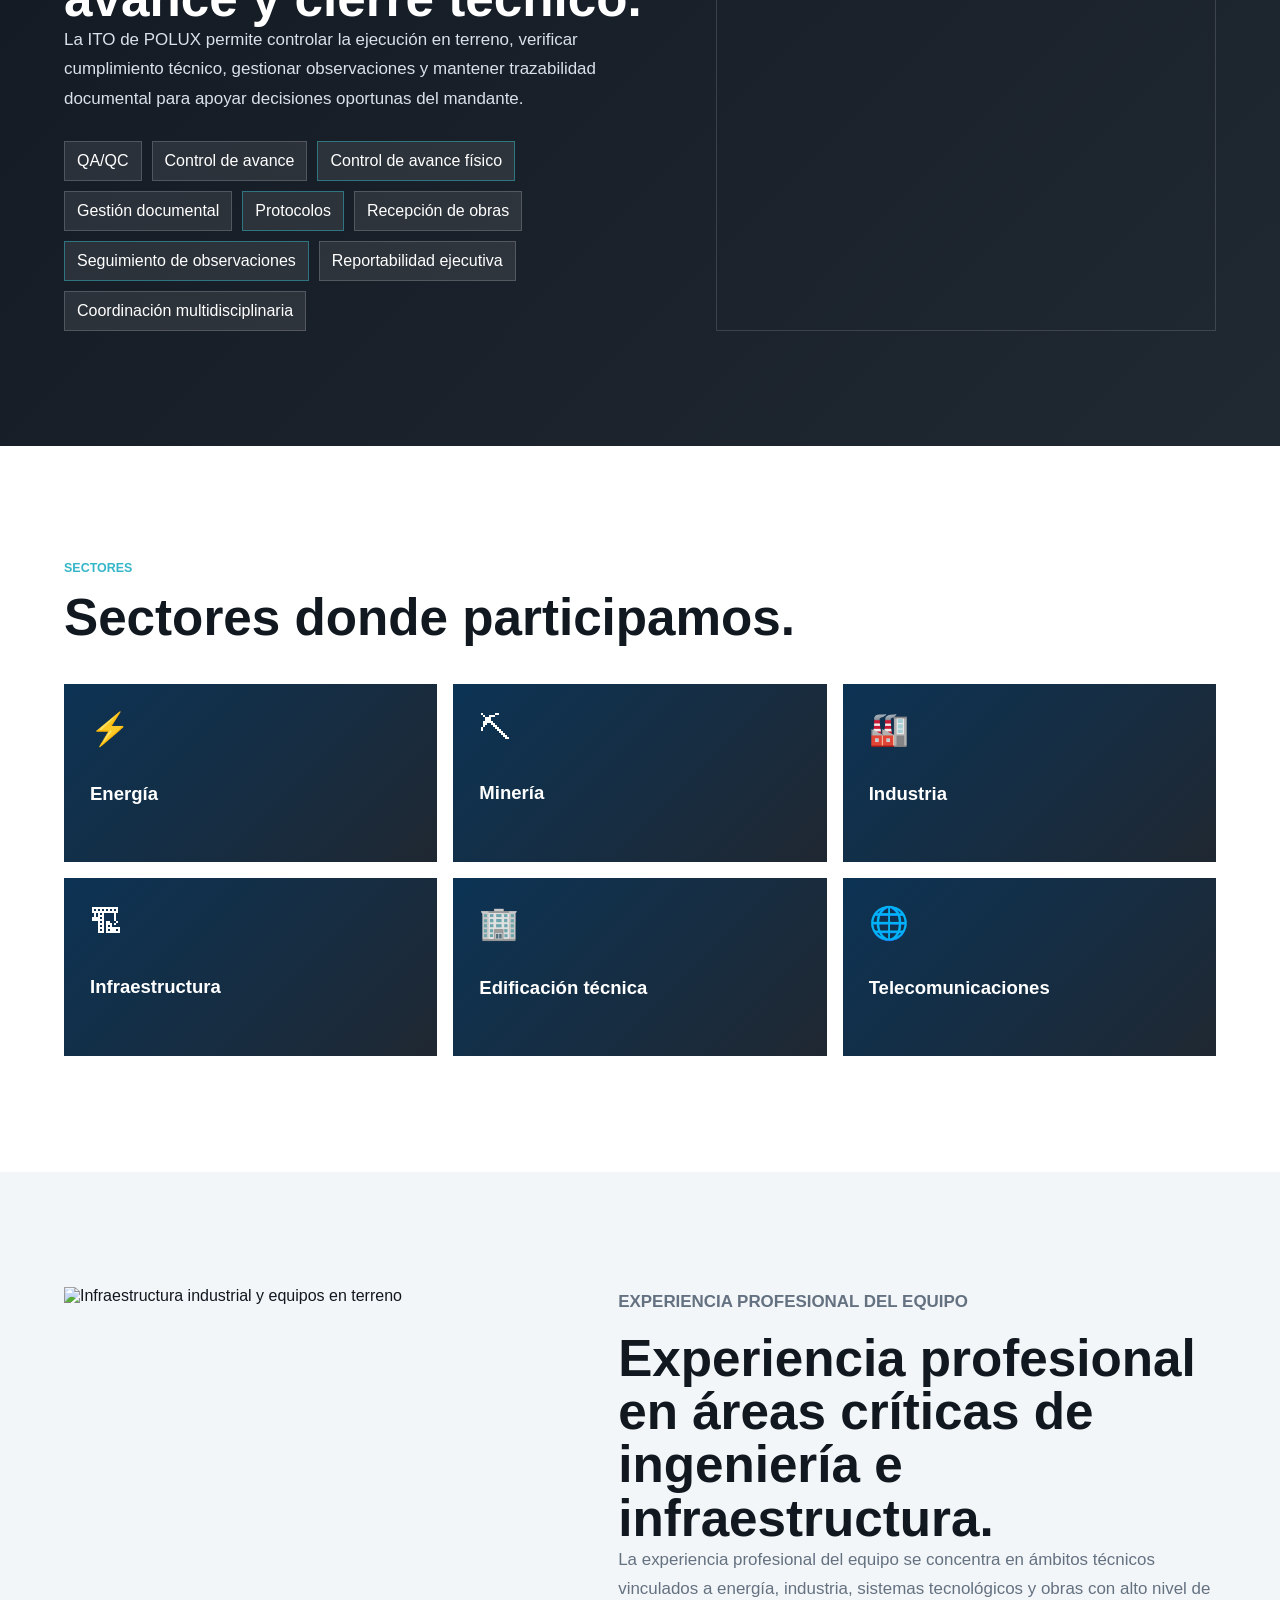
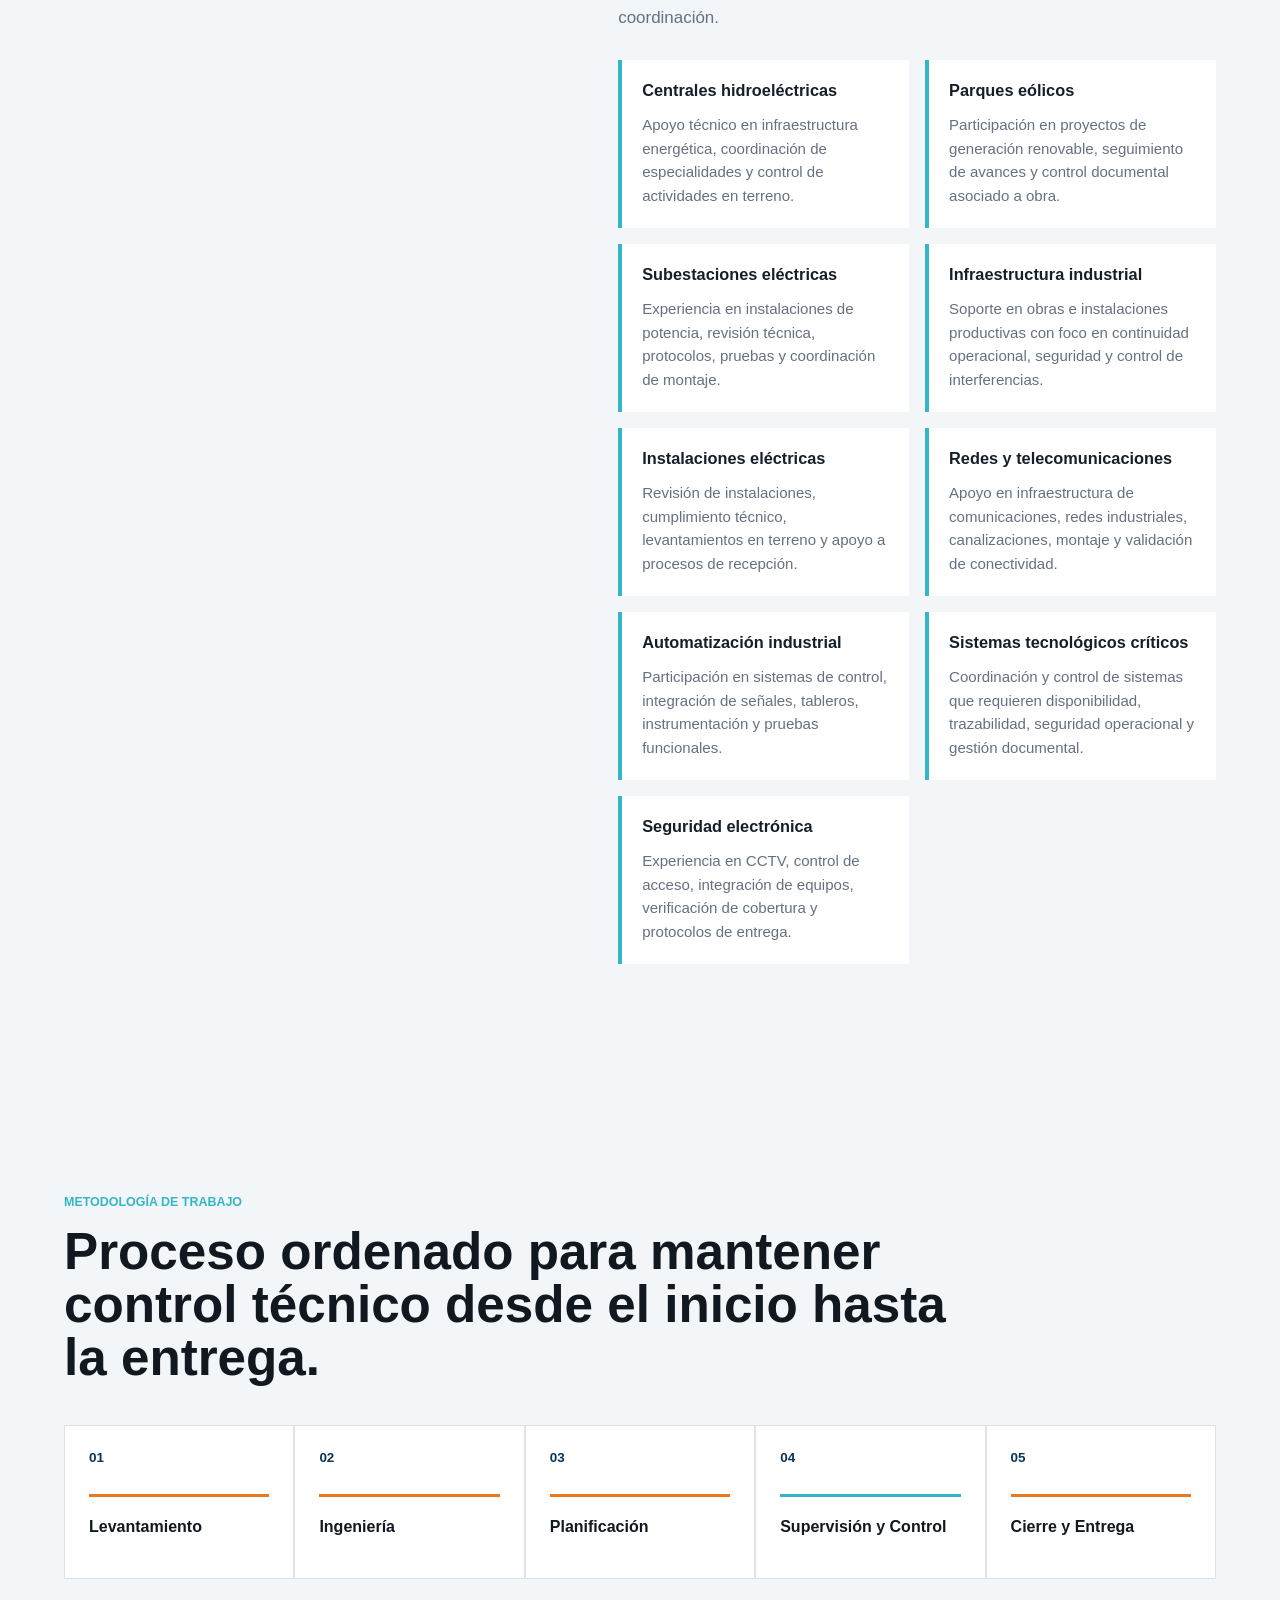
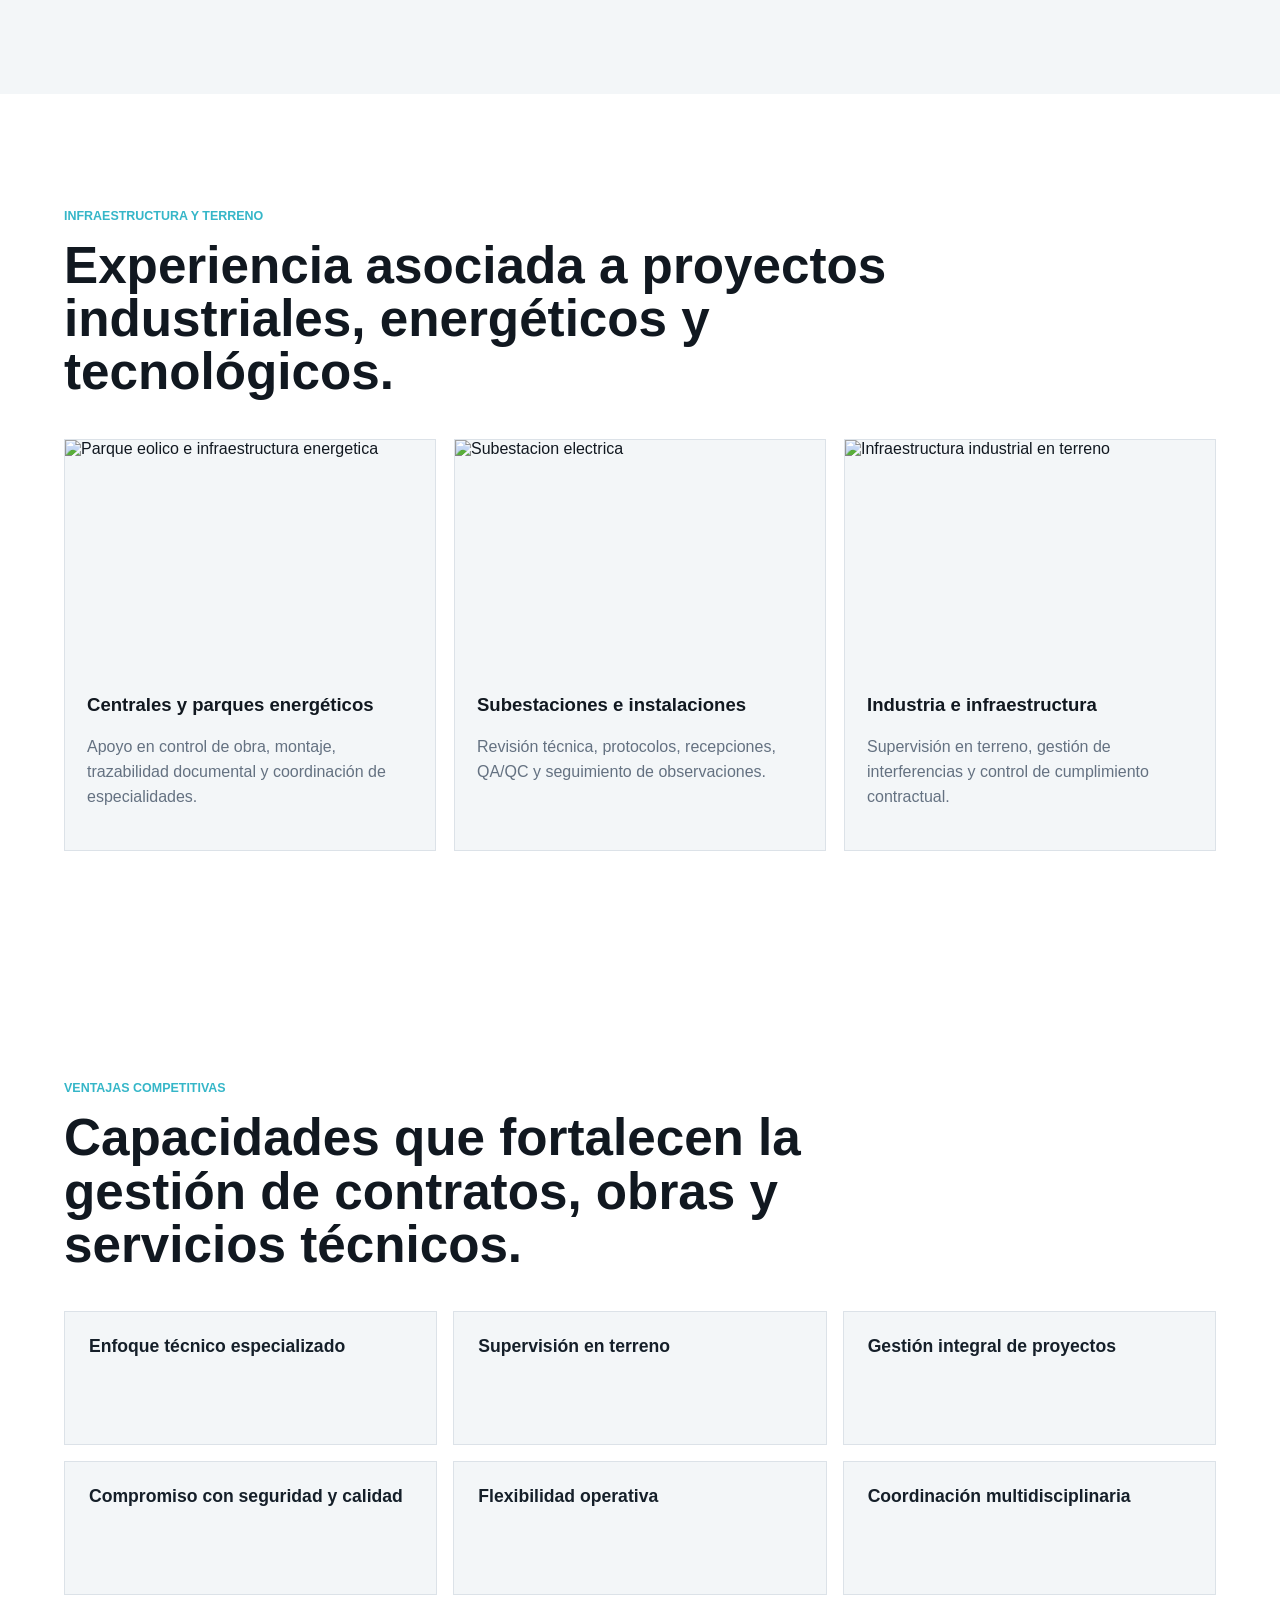
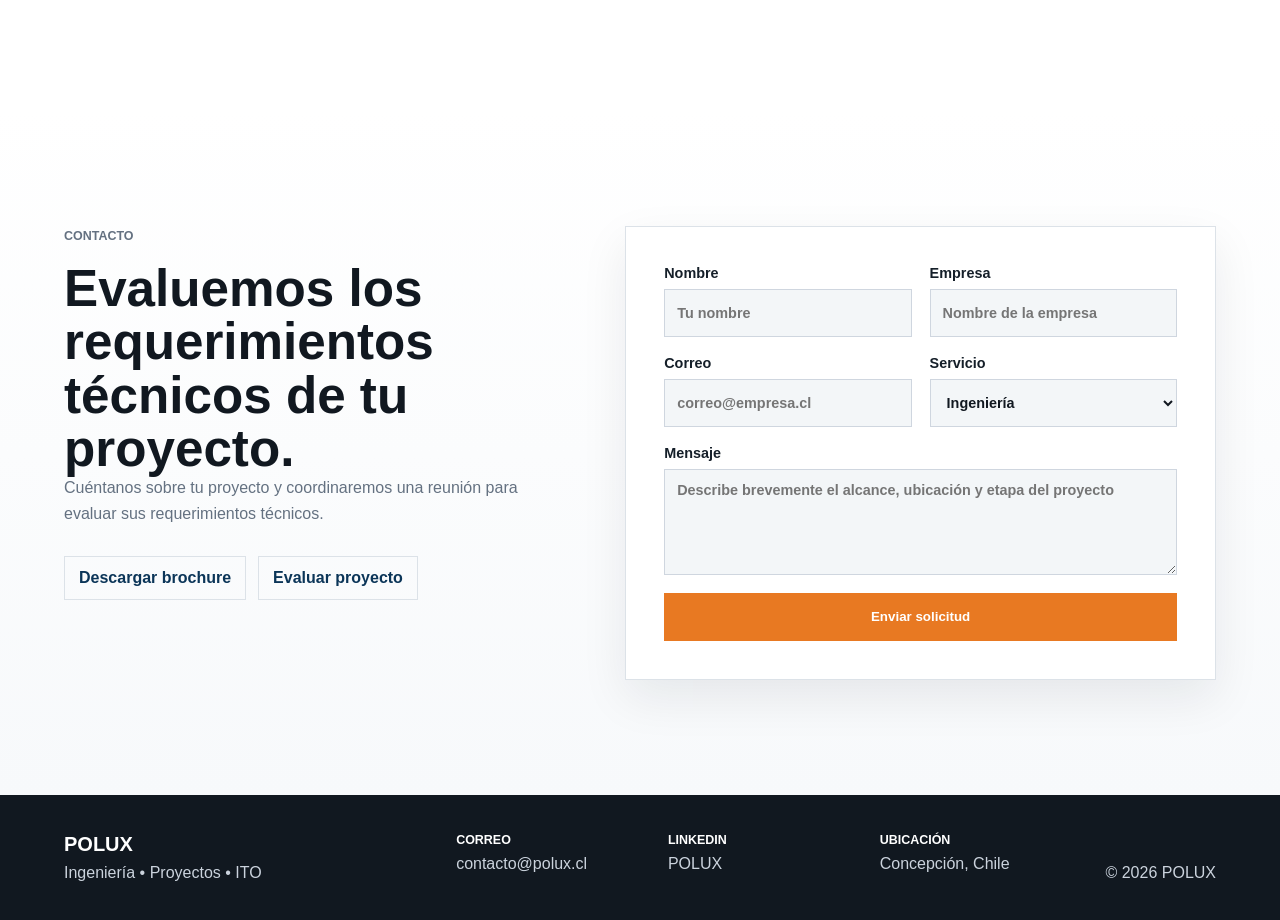
==== commit 84cbf94d: "Optimizar SEO conversion y calidad final" ====
--- a/index.html
+++ b/index.html
@@ -5,20 +5,62 @@
     <meta name="viewport" content="width=device-width, initial-scale=1.0" />
     <meta
       name="description"
-      content="POLUX entrega ingenieria, gestion de proyectos, PMO e inspeccion tecnica de obras para infraestructura, energia, industria y proyectos tecnologicos."
+      content="POLUX es una empresa de ingenieria, PMO e inspeccion tecnica de obras para infraestructura, energia, industria, obras civiles y sistemas tecnologicos."
     />
-    <meta property="og:title" content="POLUX | Ingenier&iacute;a, Proyectos e ITO" />
-    <meta property="og:description" content="Consultora de ingenieria, PMO e ITO para infraestructura, energia e industria." />
+    <meta name="robots" content="index, follow" />
+    <meta property="og:title" content="POLUX | Ingenier&iacute;a, PMO e Inspecci&oacute;n T&eacute;cnica de Obras" />
+    <meta property="og:description" content="Empresa de ingenieria, gestion de proyectos e ITO para infraestructura, energia, industria y obras civiles." />
     <meta property="og:type" content="website" />
     <meta property="og:url" content="https://polux-proyectos.vercel.app/" />
     <meta property="og:image" content="https://images.pexels.com/photos/27151841/pexels-photo-27151841.jpeg?auto=compress&cs=tinysrgb&w=1200" />
     <meta property="og:locale" content="es_CL" />
     <meta name="twitter:card" content="summary_large_image" />
+    <meta name="twitter:title" content="POLUX | Ingenier&iacute;a, PMO e ITO" />
+    <meta name="twitter:description" content="Ingenieria, gestion de proyectos e inspeccion tecnica de obras para infraestructura, energia e industria." />
+    <meta name="twitter:image" content="https://images.pexels.com/photos/27151841/pexels-photo-27151841.jpeg?auto=compress&cs=tinysrgb&w=1200" />
     <link rel="canonical" href="https://polux-proyectos.vercel.app/" />
     <link rel="icon" href="/favicon.svg" type="image/svg+xml" />
     <link rel="manifest" href="/site.webmanifest" />
-    <title>POLUX | Consultora de Ingenier&iacute;a, PMO e ITO</title>
+    <title>POLUX | Ingenier&iacute;a, PMO e Inspecci&oacute;n T&eacute;cnica de Obras</title>
     <link rel="stylesheet" href="styles.css" />
+    <script type="application/ld+json">
+      {
+        "@context": "https://schema.org",
+        "@graph": [
+          {
+            "@type": "Organization",
+            "@id": "https://polux-proyectos.vercel.app/#organization",
+            "name": "POLUX",
+            "url": "https://polux-proyectos.vercel.app/",
+            "logo": "https://polux-proyectos.vercel.app/favicon.svg",
+            "description": "Empresa de ingenieria, gestion de proyectos e inspeccion tecnica de obras.",
+            "areaServed": "Chile",
+            "knowsAbout": [
+              "Ingenieria",
+              "Gestion de proyectos",
+              "PMO",
+              "Inspeccion tecnica de obras",
+              "Infraestructura industrial",
+              "Subestaciones electricas"
+            ]
+          },
+          {
+            "@type": "LocalBusiness",
+            "@id": "https://polux-proyectos.vercel.app/#localbusiness",
+            "name": "POLUX",
+            "url": "https://polux-proyectos.vercel.app/",
+            "image": "https://images.pexels.com/photos/27151841/pexels-photo-27151841.jpeg?auto=compress&cs=tinysrgb&w=1200",
+            "address": {
+              "@type": "PostalAddress",
+              "addressLocality": "Concepcion",
+              "addressCountry": "CL"
+            },
+            "email": "contacto@polux.cl",
+            "description": "Servicios de ingenieria, PMO e inspeccion tecnica de obras para proyectos industriales, energia e infraestructura."
+          }
+        ]
+      }
+    </script>
   </head>
   <body>
     <header class="site-header">
@@ -58,6 +100,7 @@
           <div class="hero-actions">
             <a class="button primary" href="#contacto">Solicitar contacto</a>
             <a class="button secondary" href="brochure-polux.pdf" download>Descargar presentaci&oacute;n corporativa</a>
+            <a class="button tertiary" href="#contacto">Solicitar reuni&oacute;n</a>
           </div>
         </div>
         <aside class="hero-panel" aria-label="Resumen corporativo POLUX">
@@ -392,6 +435,10 @@
             Cu&eacute;ntanos sobre tu proyecto y coordinaremos una reuni&oacute;n para evaluar sus
             requerimientos t&eacute;cnicos.
           </p>
+          <div class="contact-actions">
+            <a href="brochure-polux.pdf" download>Descargar brochure</a>
+            <a href="#contacto">Evaluar proyecto</a>
+          </div>
         </div>
         <form class="contact-form" action="mailto:contacto@polux.cl" method="post" enctype="text/plain">
           <label>
--- a/styles.css
+++ b/styles.css
@@ -203,10 +203,15 @@
   color: #fff;
 }
 
-.button.secondary {
+.button.secondary,
+.button.tertiary {
   background: rgba(255, 255, 255, 0.12);
   border-color: rgba(255, 255, 255, 0.45);
   color: #fff;
+}
+
+.button.tertiary {
+  background: transparent;
 }
 
 .button:hover,
@@ -788,6 +793,20 @@
 .contact-copy p {
   color: var(--muted);
   line-height: 1.64;
+}
+
+.contact-actions {
+  display: flex;
+  flex-wrap: wrap;
+  gap: 12px;
+  margin-top: 28px;
+}
+
+.contact-actions a {
+  border: 1px solid var(--line);
+  color: var(--blue);
+  font-weight: 800;
+  padding: 12px 14px;
 }
 
 .contact-form {
@@ -992,8 +1011,13 @@
   }
 
   .hero-actions,
-  .button {
+  .button,
+  .contact-actions a {
     width: 100%;
+  }
+
+  .contact-actions {
+    gap: 10px;
   }
 
   h1 {
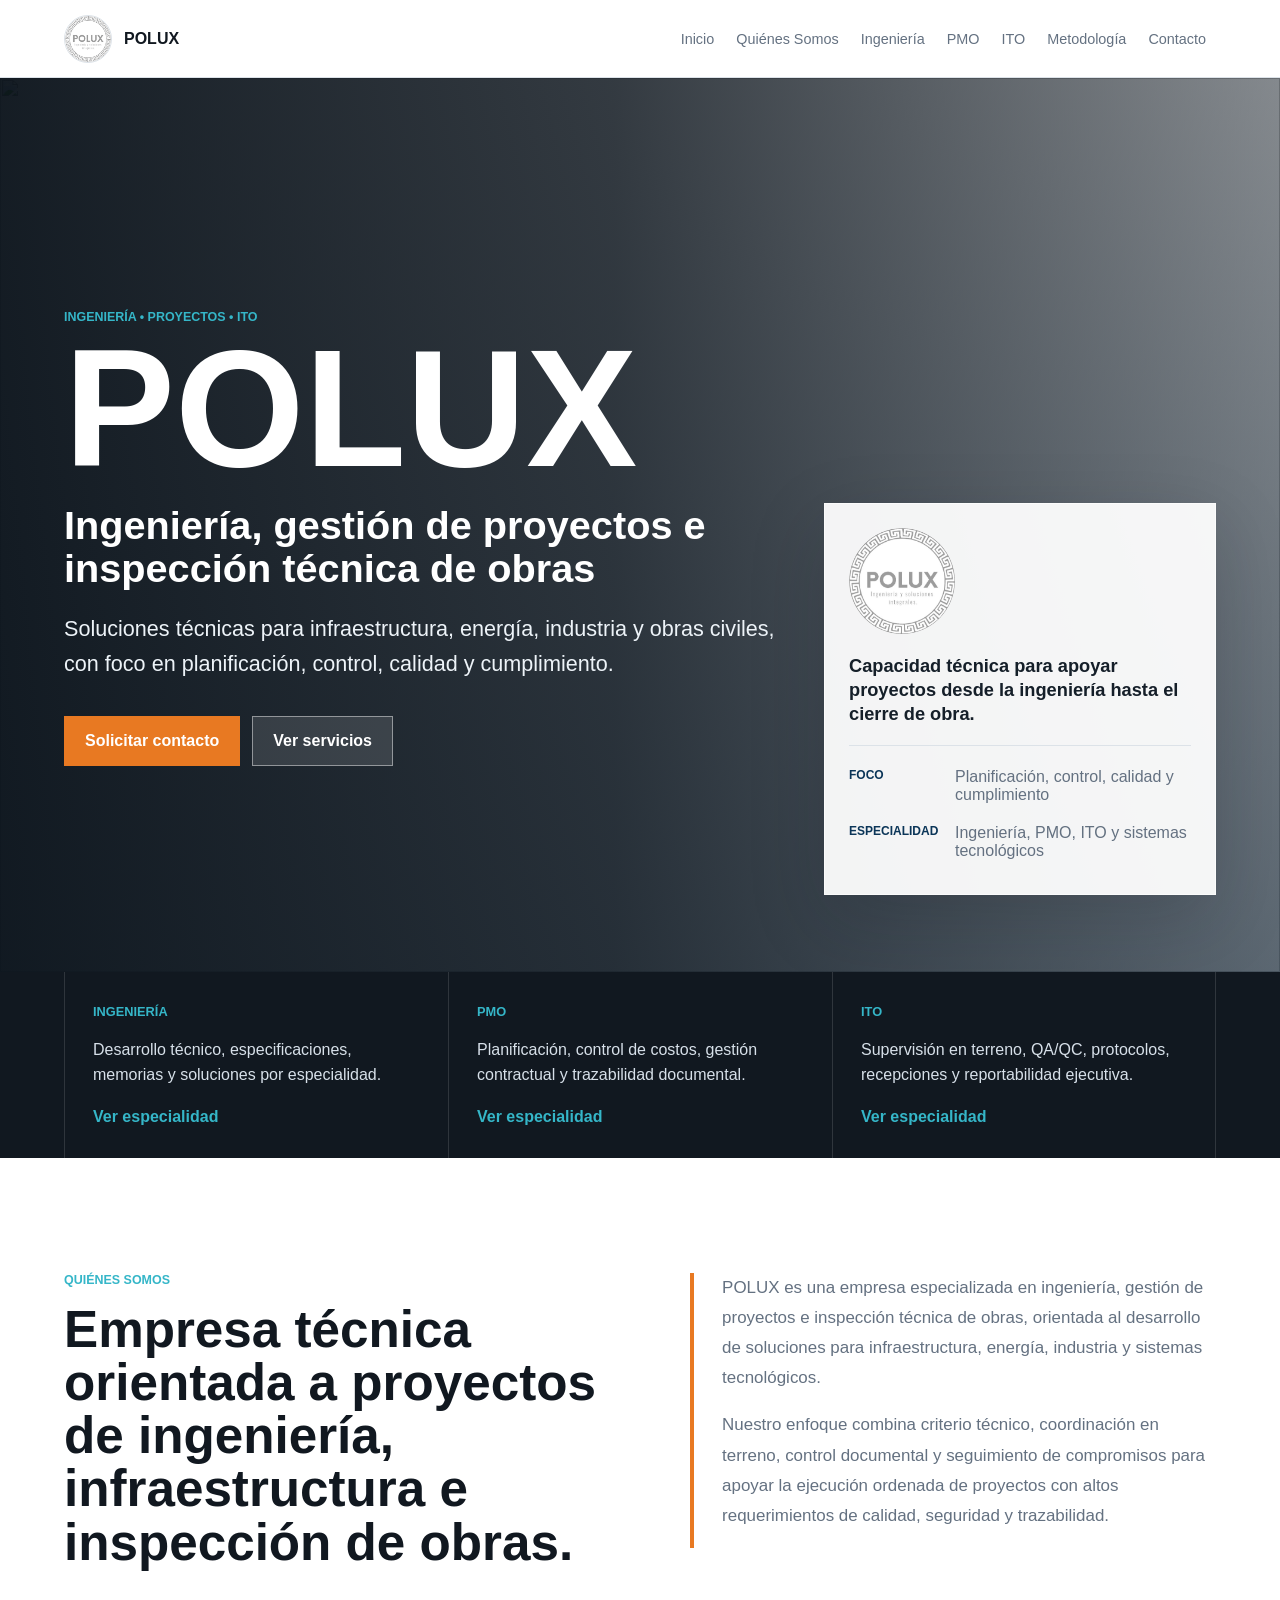
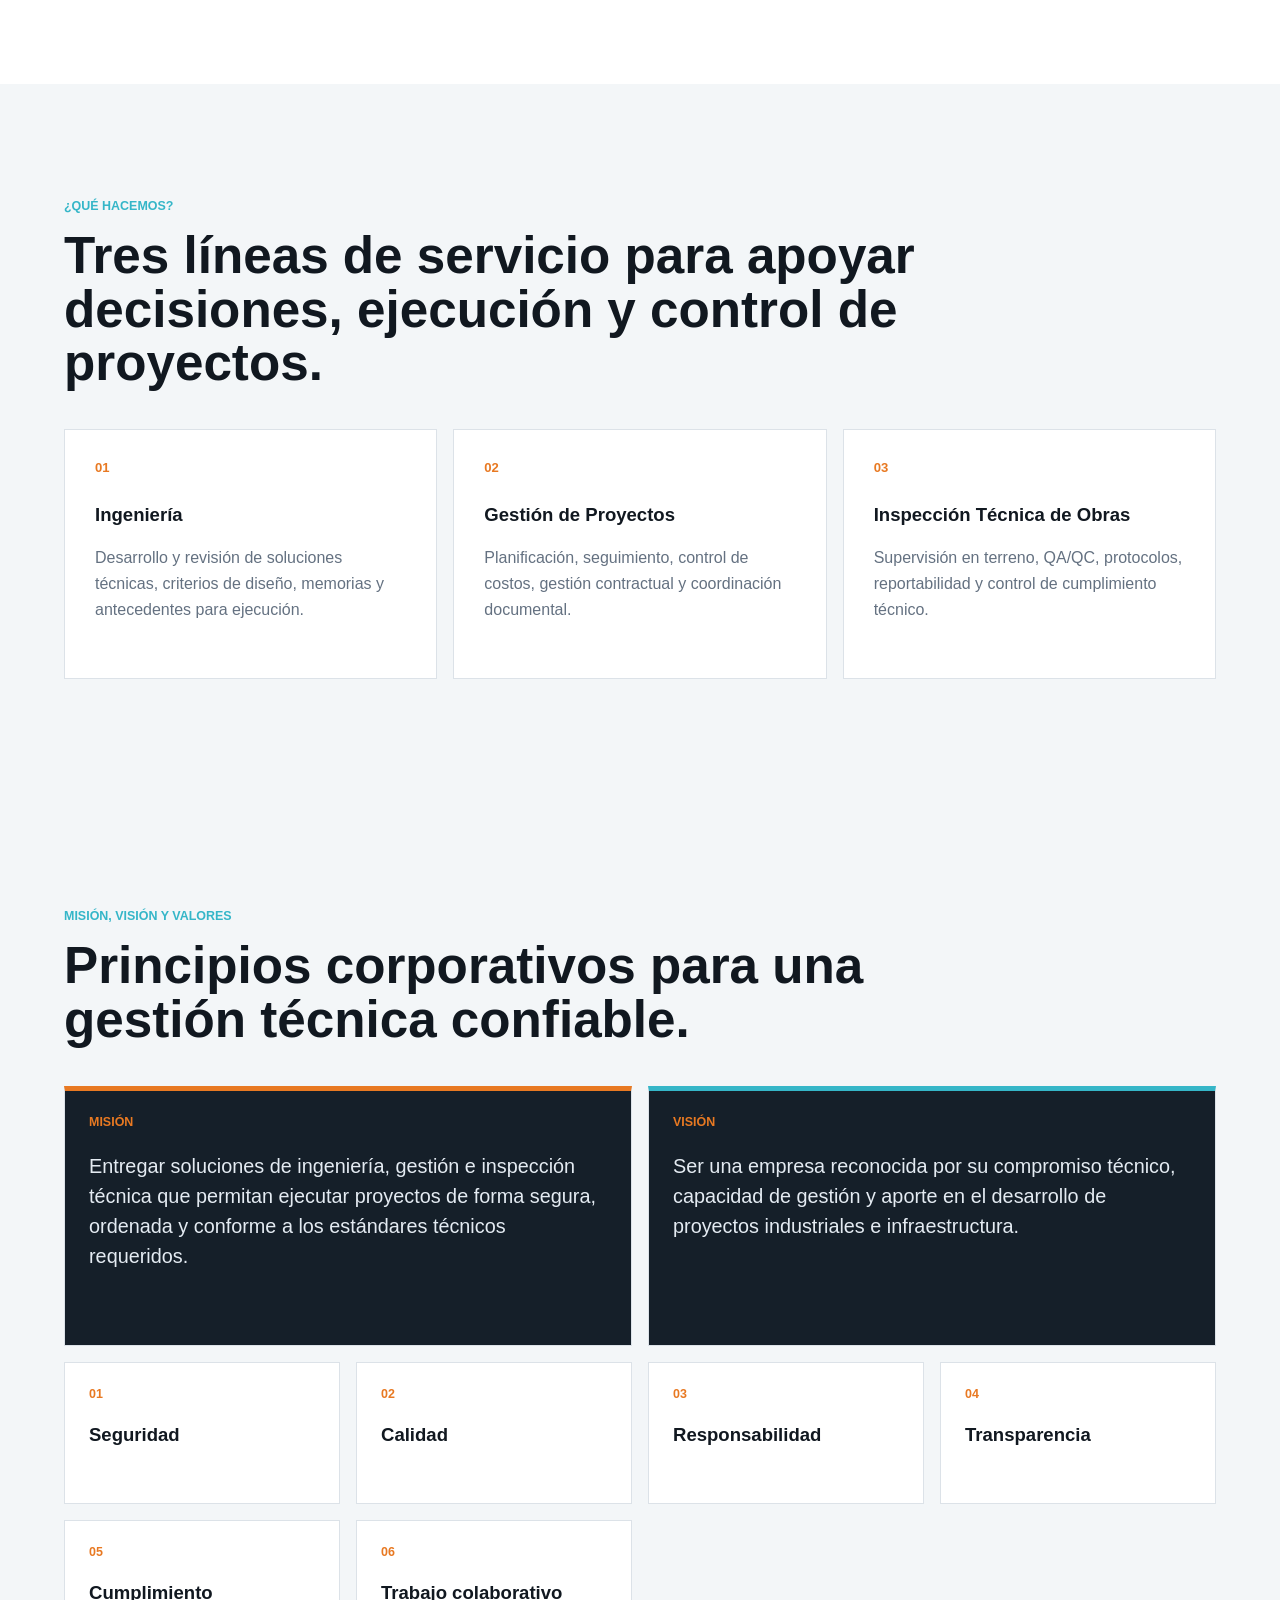
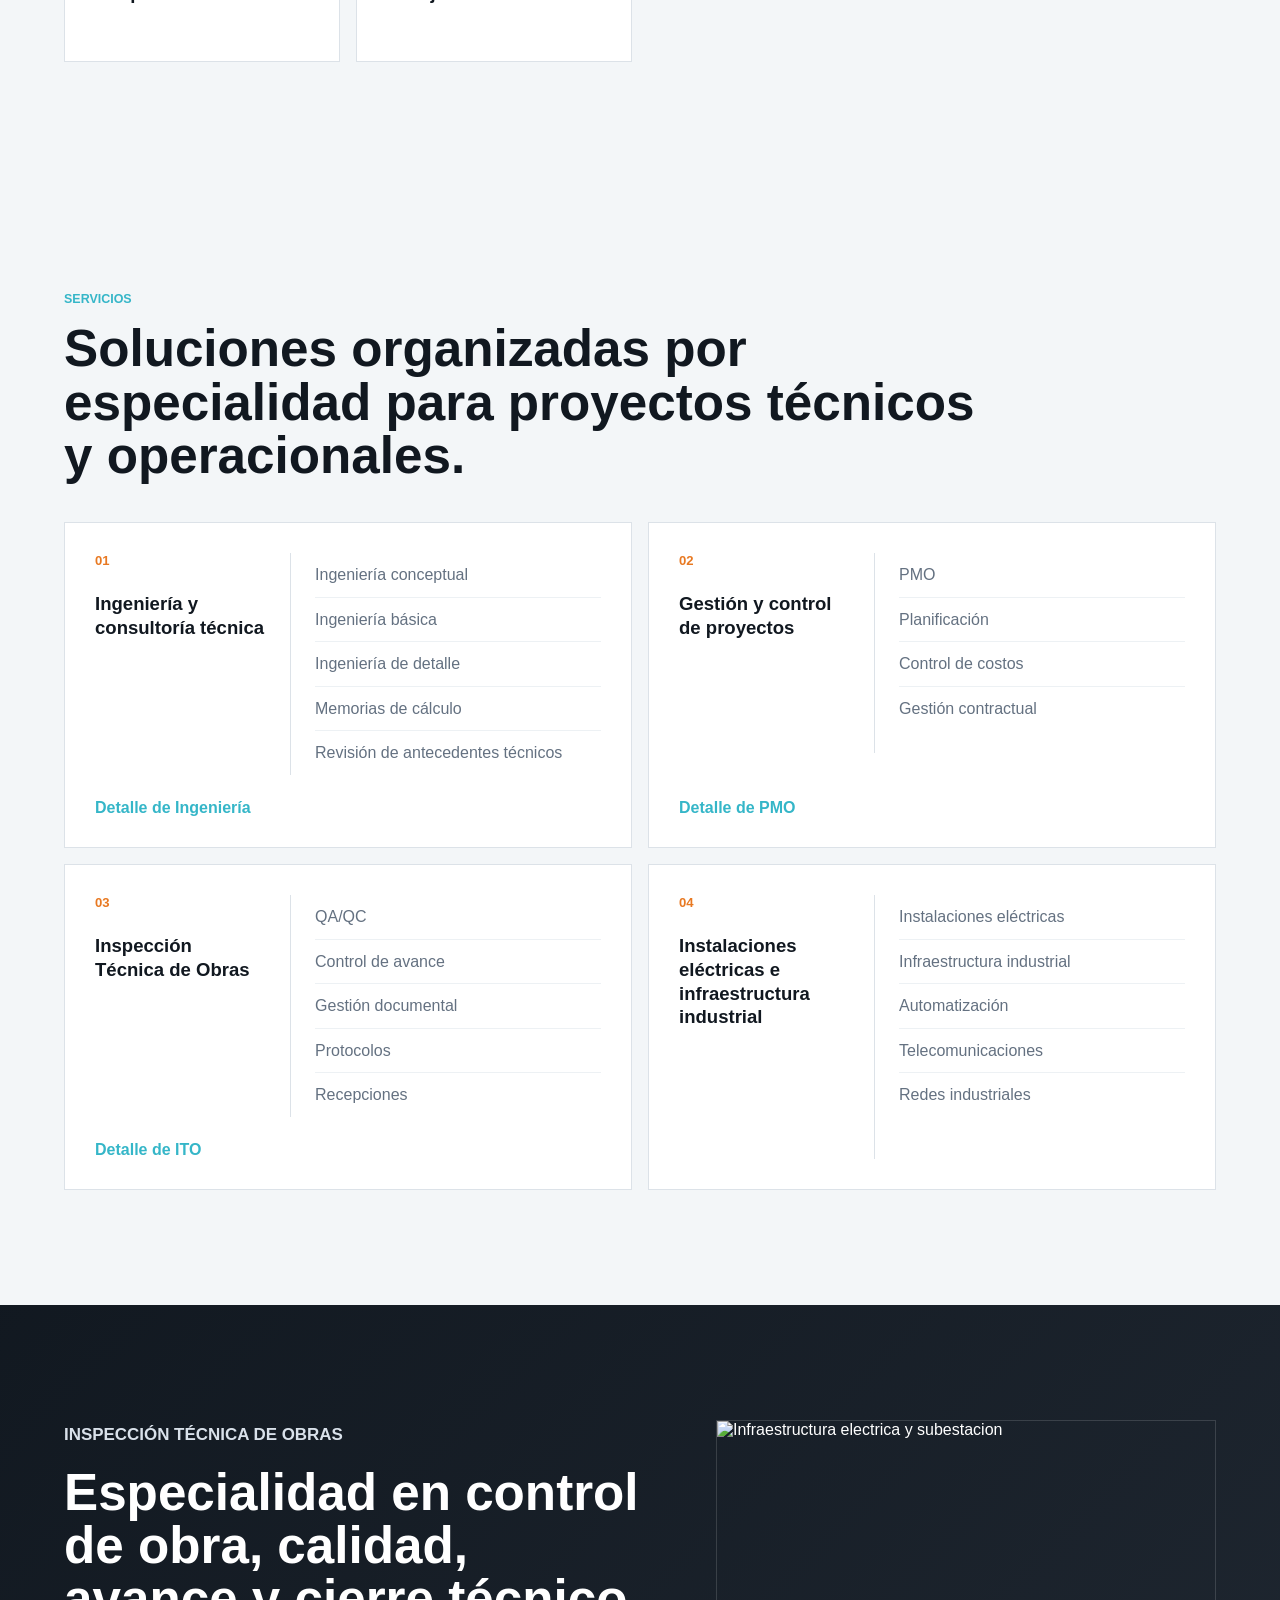
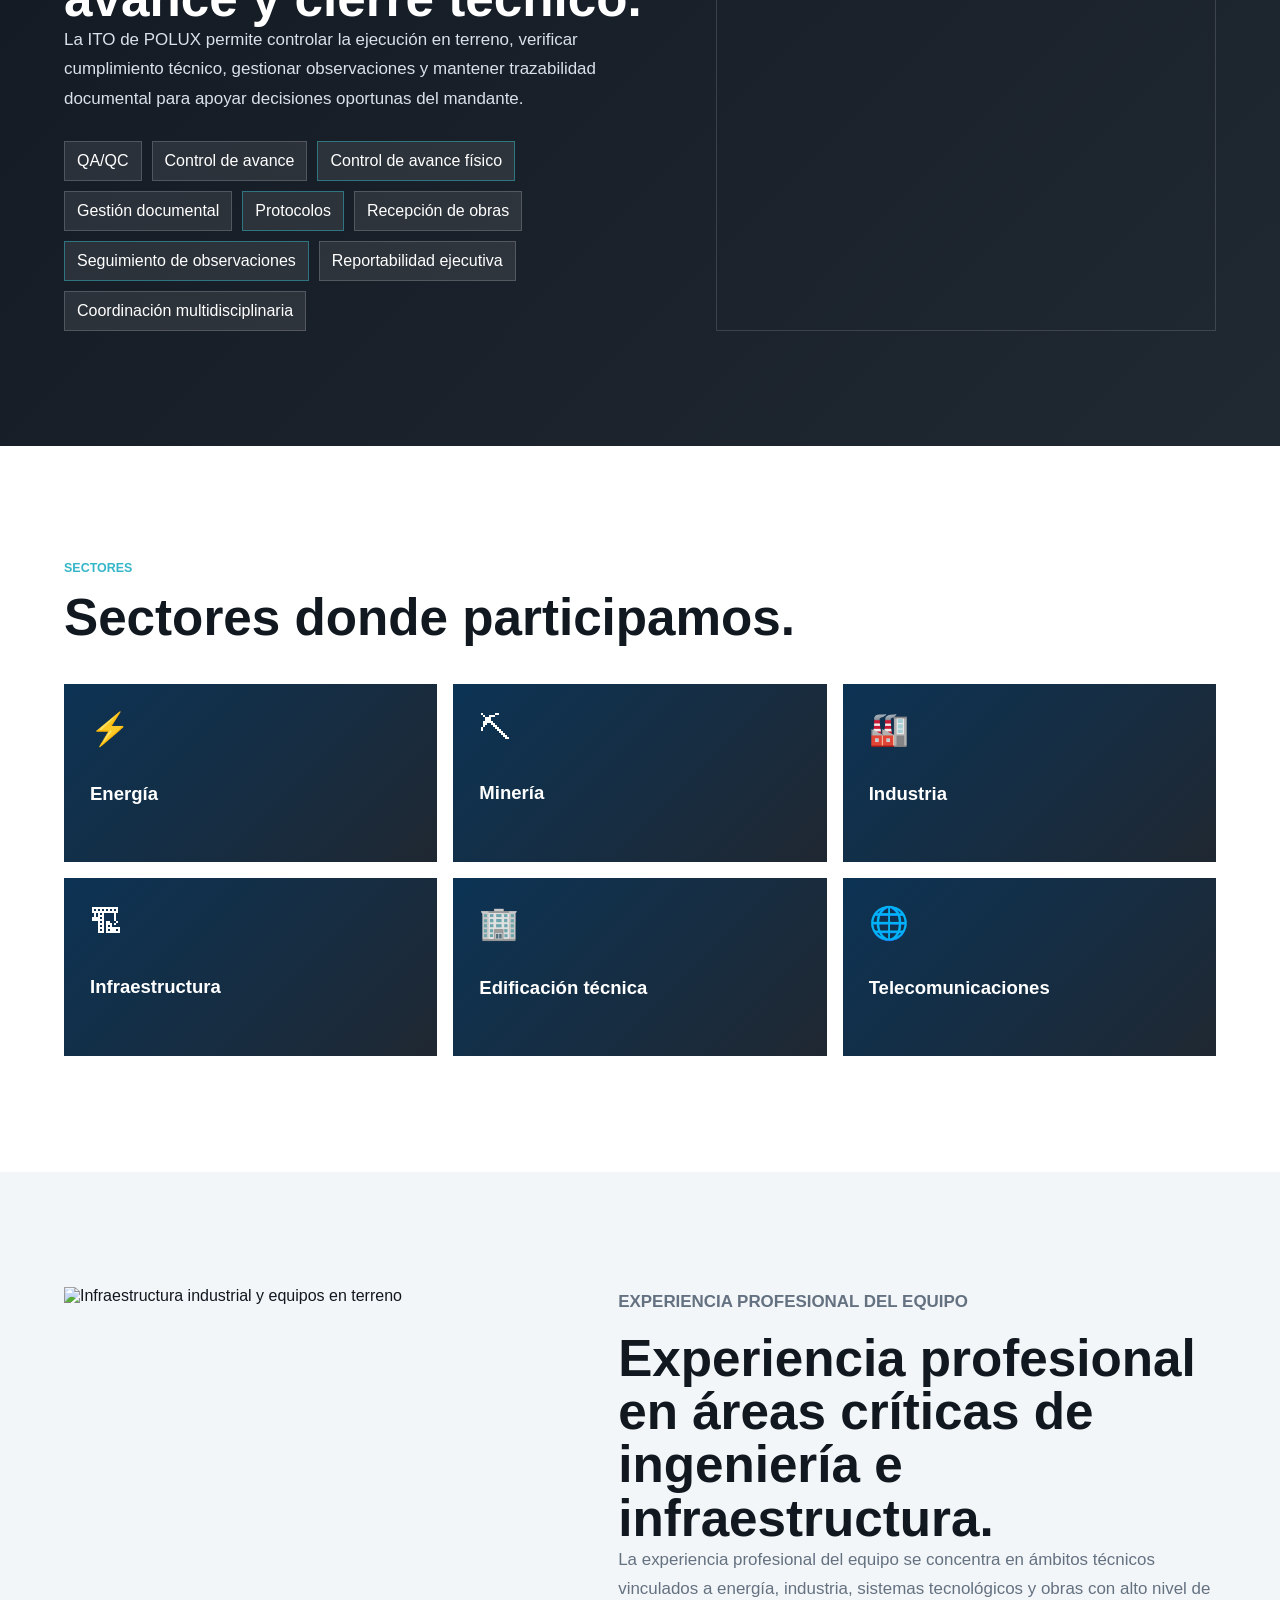
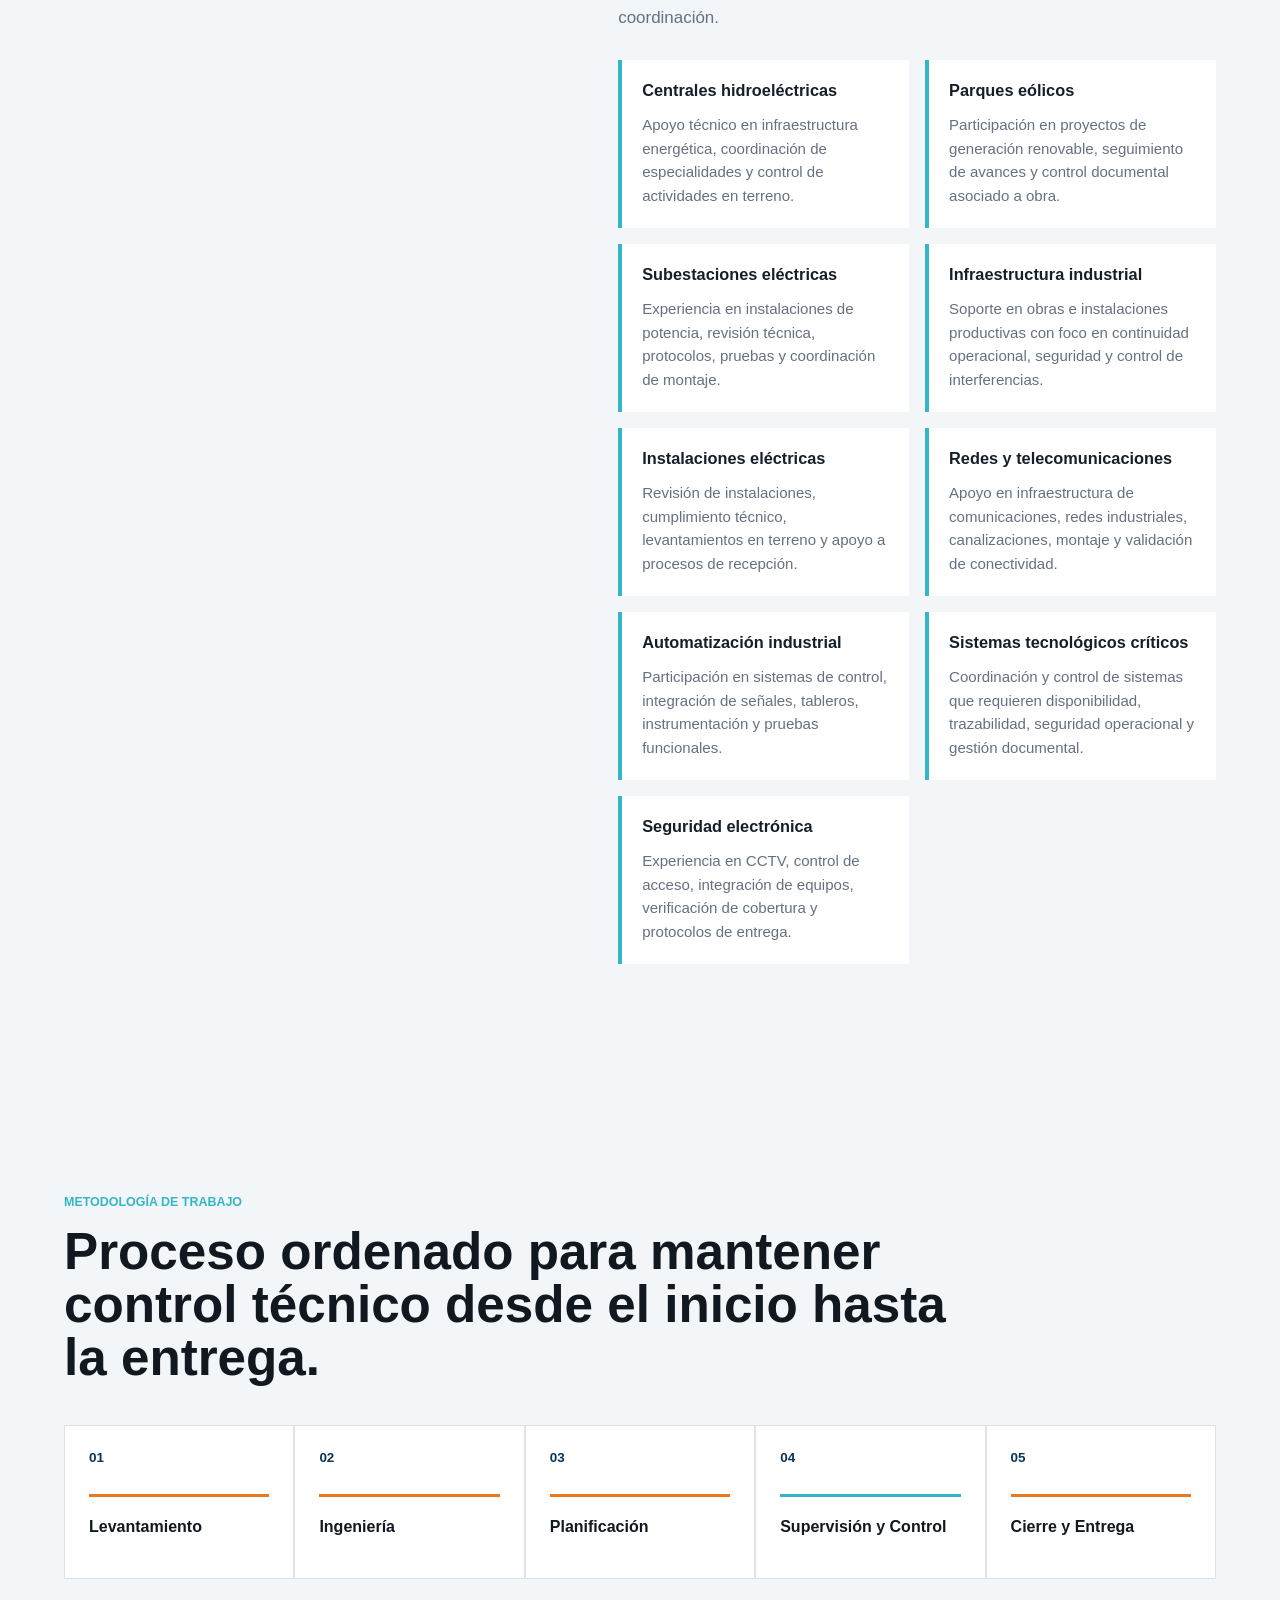
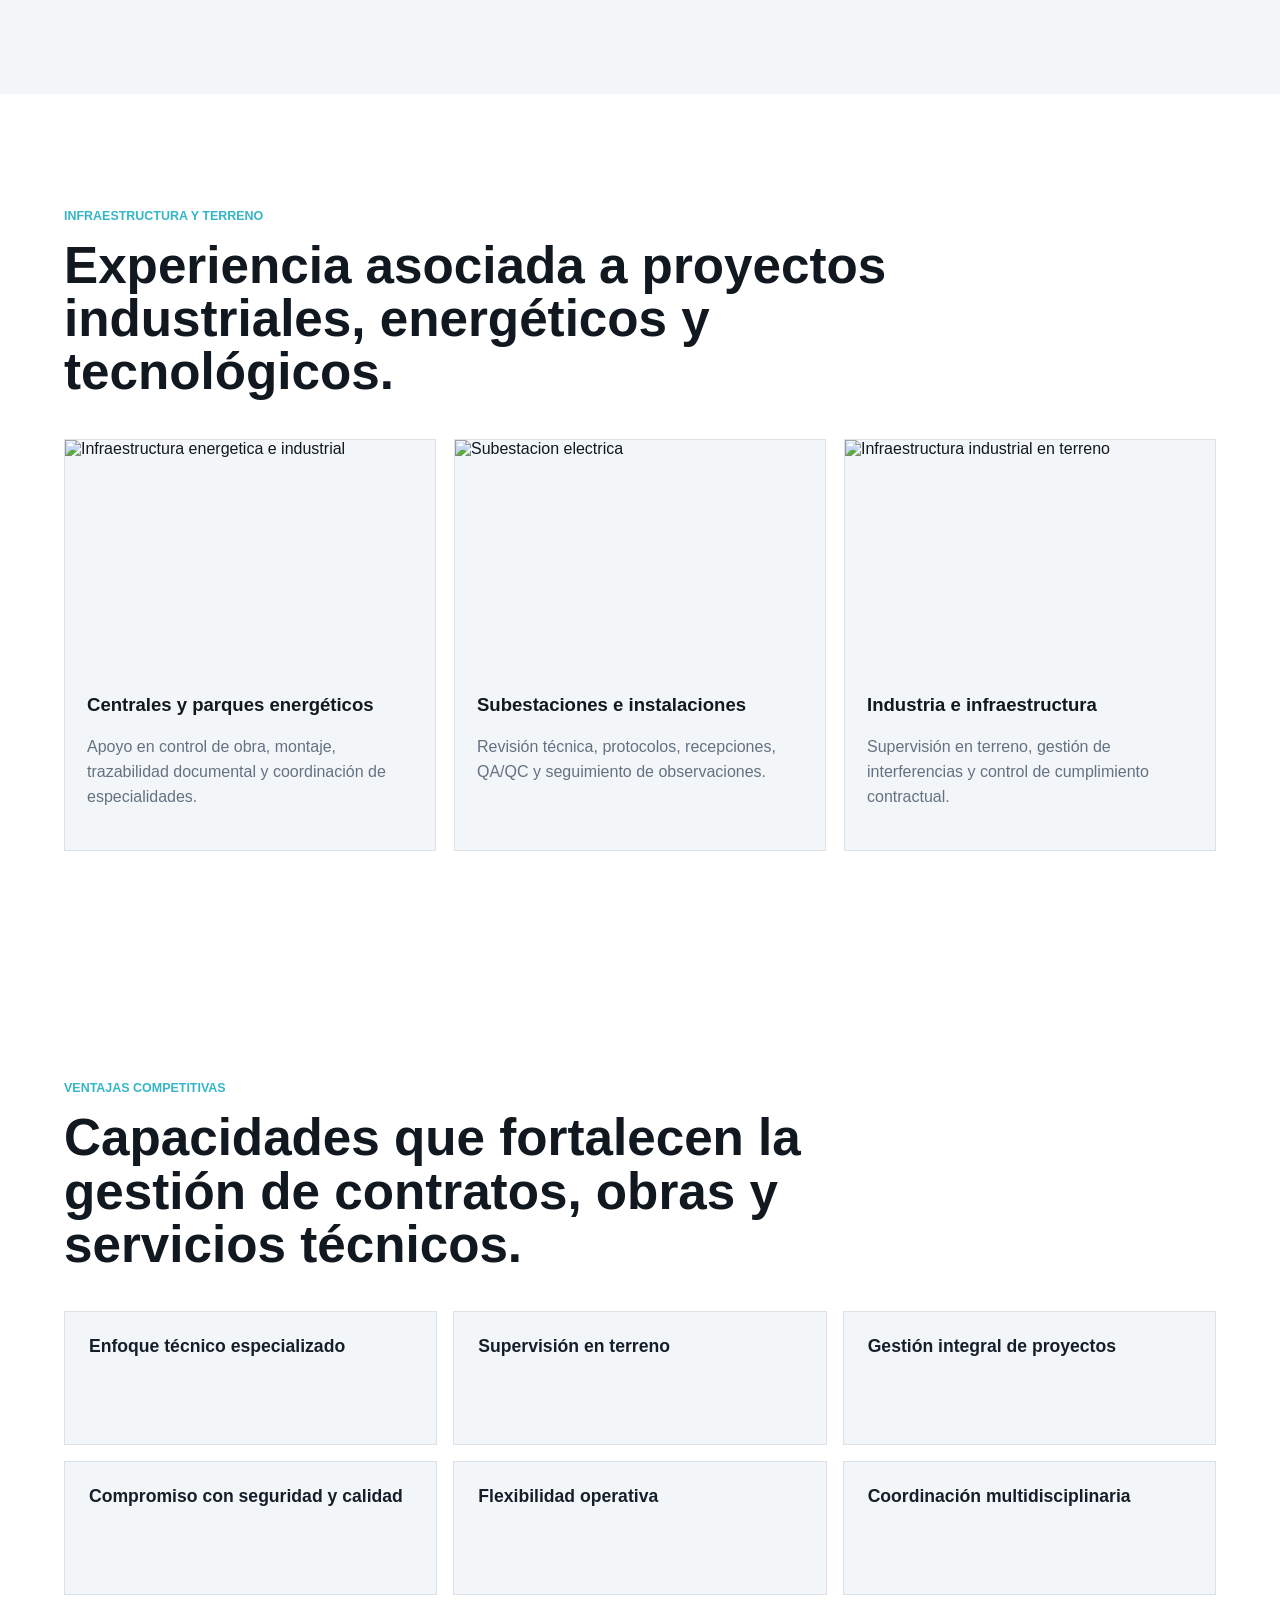
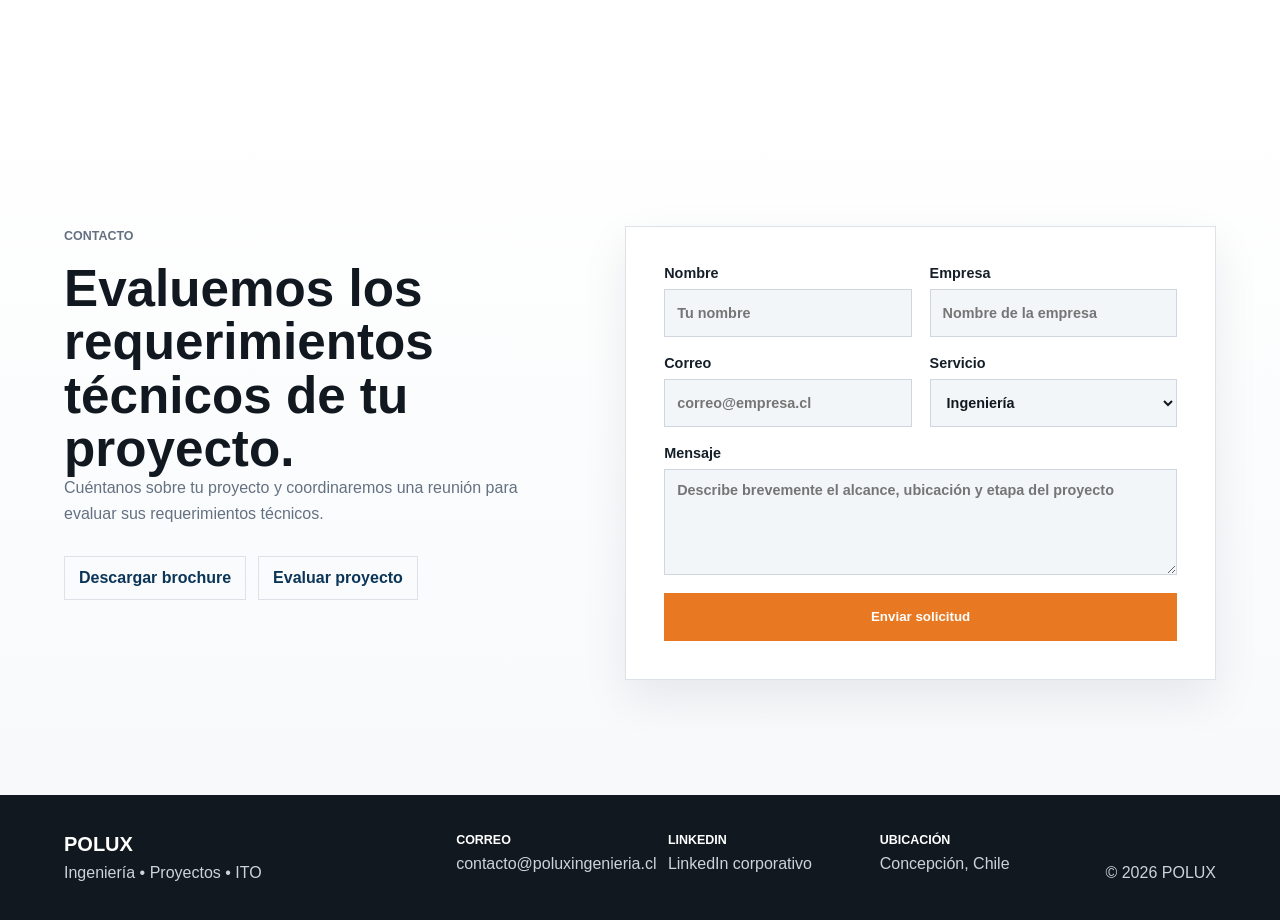
==== commit 4b198c3b: "Pulir credibilidad corporativa y dominio propio" ====
--- a/index.html
+++ b/index.html
@@ -11,14 +11,14 @@
     <meta property="og:title" content="POLUX | Ingenier&iacute;a, PMO e Inspecci&oacute;n T&eacute;cnica de Obras" />
     <meta property="og:description" content="Empresa de ingenieria, gestion de proyectos e ITO para infraestructura, energia, industria y obras civiles." />
     <meta property="og:type" content="website" />
-    <meta property="og:url" content="https://polux-proyectos.vercel.app/" />
-    <meta property="og:image" content="https://images.pexels.com/photos/27151841/pexels-photo-27151841.jpeg?auto=compress&cs=tinysrgb&w=1200" />
+    <meta property="og:url" content="https://poluxingenieria.cl/" />
+    <meta property="og:image" content="https://images.pexels.com/photos/433308/pexels-photo-433308.jpeg?auto=compress&cs=tinysrgb&w=1200" />
     <meta property="og:locale" content="es_CL" />
     <meta name="twitter:card" content="summary_large_image" />
     <meta name="twitter:title" content="POLUX | Ingenier&iacute;a, PMO e ITO" />
     <meta name="twitter:description" content="Ingenieria, gestion de proyectos e inspeccion tecnica de obras para infraestructura, energia e industria." />
-    <meta name="twitter:image" content="https://images.pexels.com/photos/27151841/pexels-photo-27151841.jpeg?auto=compress&cs=tinysrgb&w=1200" />
-    <link rel="canonical" href="https://polux-proyectos.vercel.app/" />
+    <meta name="twitter:image" content="https://images.pexels.com/photos/433308/pexels-photo-433308.jpeg?auto=compress&cs=tinysrgb&w=1200" />
+    <link rel="canonical" href="https://poluxingenieria.cl/" />
     <link rel="icon" href="/favicon.svg" type="image/svg+xml" />
     <link rel="manifest" href="/site.webmanifest" />
     <title>POLUX | Ingenier&iacute;a, PMO e Inspecci&oacute;n T&eacute;cnica de Obras</title>
@@ -29,10 +29,10 @@
         "@graph": [
           {
             "@type": "Organization",
-            "@id": "https://polux-proyectos.vercel.app/#organization",
+            "@id": "https://poluxingenieria.cl/#organization",
             "name": "POLUX",
-            "url": "https://polux-proyectos.vercel.app/",
-            "logo": "https://polux-proyectos.vercel.app/favicon.svg",
+            "url": "https://poluxingenieria.cl/",
+            "logo": "https://poluxingenieria.cl/favicon.svg",
             "description": "Empresa de ingenieria, gestion de proyectos e inspeccion tecnica de obras.",
             "areaServed": "Chile",
             "knowsAbout": [
@@ -46,16 +46,16 @@
           },
           {
             "@type": "LocalBusiness",
-            "@id": "https://polux-proyectos.vercel.app/#localbusiness",
+            "@id": "https://poluxingenieria.cl/#localbusiness",
             "name": "POLUX",
-            "url": "https://polux-proyectos.vercel.app/",
-            "image": "https://images.pexels.com/photos/27151841/pexels-photo-27151841.jpeg?auto=compress&cs=tinysrgb&w=1200",
+            "url": "https://poluxingenieria.cl/",
+            "image": "https://images.pexels.com/photos/433308/pexels-photo-433308.jpeg?auto=compress&cs=tinysrgb&w=1200",
             "address": {
               "@type": "PostalAddress",
               "addressLocality": "Concepcion",
               "addressCountry": "CL"
             },
-            "email": "contacto@polux.cl",
+            "email": "contacto@poluxingenieria.cl",
             "description": "Servicios de ingenieria, PMO e inspeccion tecnica de obras para proyectos industriales, energia e infraestructura."
           }
         ]
@@ -83,7 +83,7 @@
       <section class="hero">
         <div class="hero-media" aria-hidden="true">
           <img
-            src="https://images.pexels.com/photos/27151841/pexels-photo-27151841.jpeg?auto=compress&cs=tinysrgb&w=2000"
+            src="https://images.pexels.com/photos/433308/pexels-photo-433308.jpeg?auto=compress&cs=tinysrgb&w=2000"
             alt=""
             fetchpriority="high"
           />
@@ -99,8 +99,7 @@
           </p>
           <div class="hero-actions">
             <a class="button primary" href="#contacto">Solicitar contacto</a>
-            <a class="button secondary" href="brochure-polux.pdf" download>Descargar presentaci&oacute;n corporativa</a>
-            <a class="button tertiary" href="#contacto">Solicitar reuni&oacute;n</a>
+            <a class="button secondary" href="#servicios">Ver servicios</a>
           </div>
         </div>
         <aside class="hero-panel" aria-label="Resumen corporativo POLUX">
@@ -395,7 +394,7 @@
         </div>
         <div class="evidence-grid">
           <article>
-            <img src="https://images.pexels.com/photos/433308/pexels-photo-433308.jpeg?auto=compress&cs=tinysrgb&w=900" alt="Parque eolico e infraestructura energetica" loading="lazy" />
+            <img src="https://images.pexels.com/photos/162568/oil-rig-sea-oil-platform-water-162568.jpeg?auto=compress&cs=tinysrgb&w=900" alt="Infraestructura energetica e industrial" loading="lazy" />
             <h3>Centrales y parques energ&eacute;ticos</h3>
             <p>Apoyo en control de obra, montaje, trazabilidad documental y coordinaci&oacute;n de especialidades.</p>
           </article>
@@ -440,7 +439,7 @@
             <a href="#contacto">Evaluar proyecto</a>
           </div>
         </div>
-        <form class="contact-form" action="mailto:contacto@polux.cl" method="post" enctype="text/plain">
+        <form class="contact-form" action="mailto:contacto@poluxingenieria.cl" method="post" enctype="text/plain">
           <label>
             Nombre
             <input type="text" name="nombre" placeholder="Tu nombre" required />
@@ -480,11 +479,11 @@
       <div class="footer-grid">
         <div>
           <strong>Correo</strong>
-          <a href="mailto:contacto@polux.cl">contacto@polux.cl</a>
+          <a href="mailto:contacto@poluxingenieria.cl">contacto@poluxingenieria.cl</a>
         </div>
         <div>
           <strong>LinkedIn</strong>
-          <span>POLUX</span>
+          <span>LinkedIn corporativo</span>
         </div>
         <div>
           <strong>Ubicaci&oacute;n</strong>
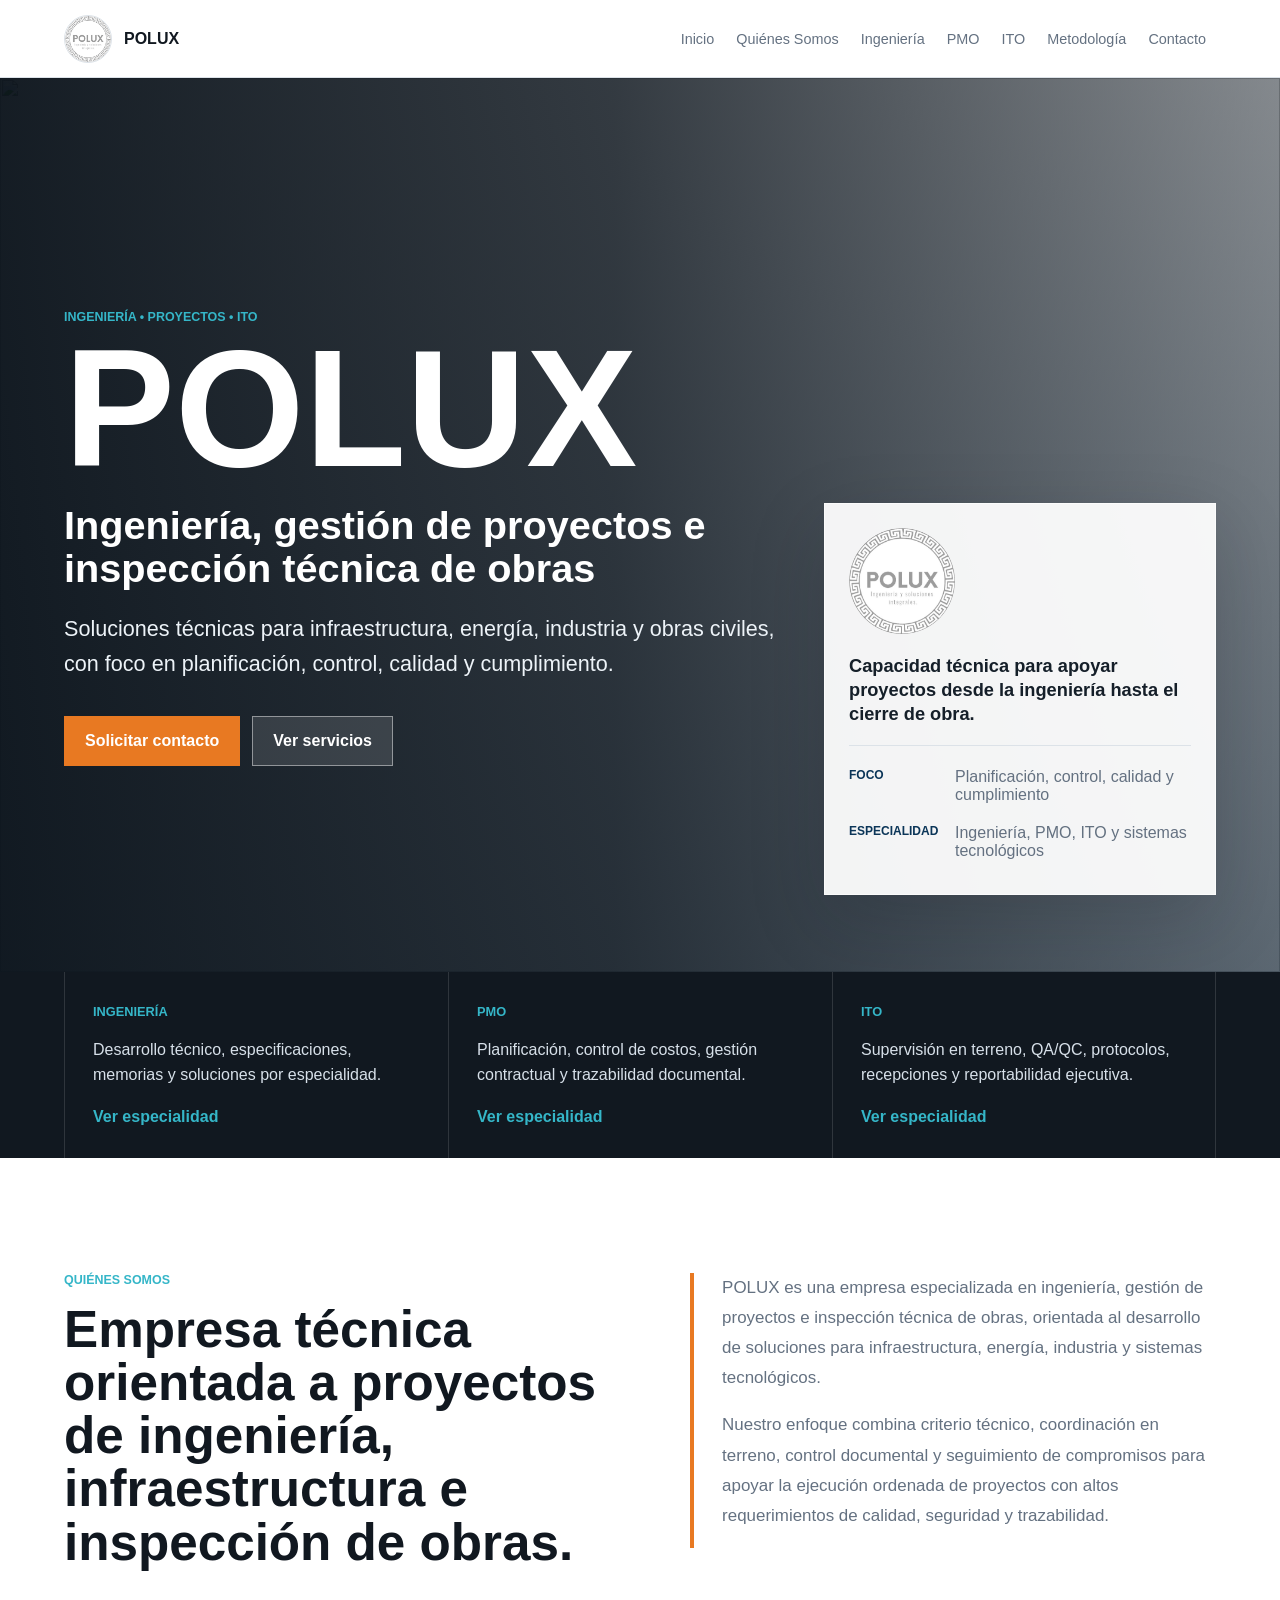
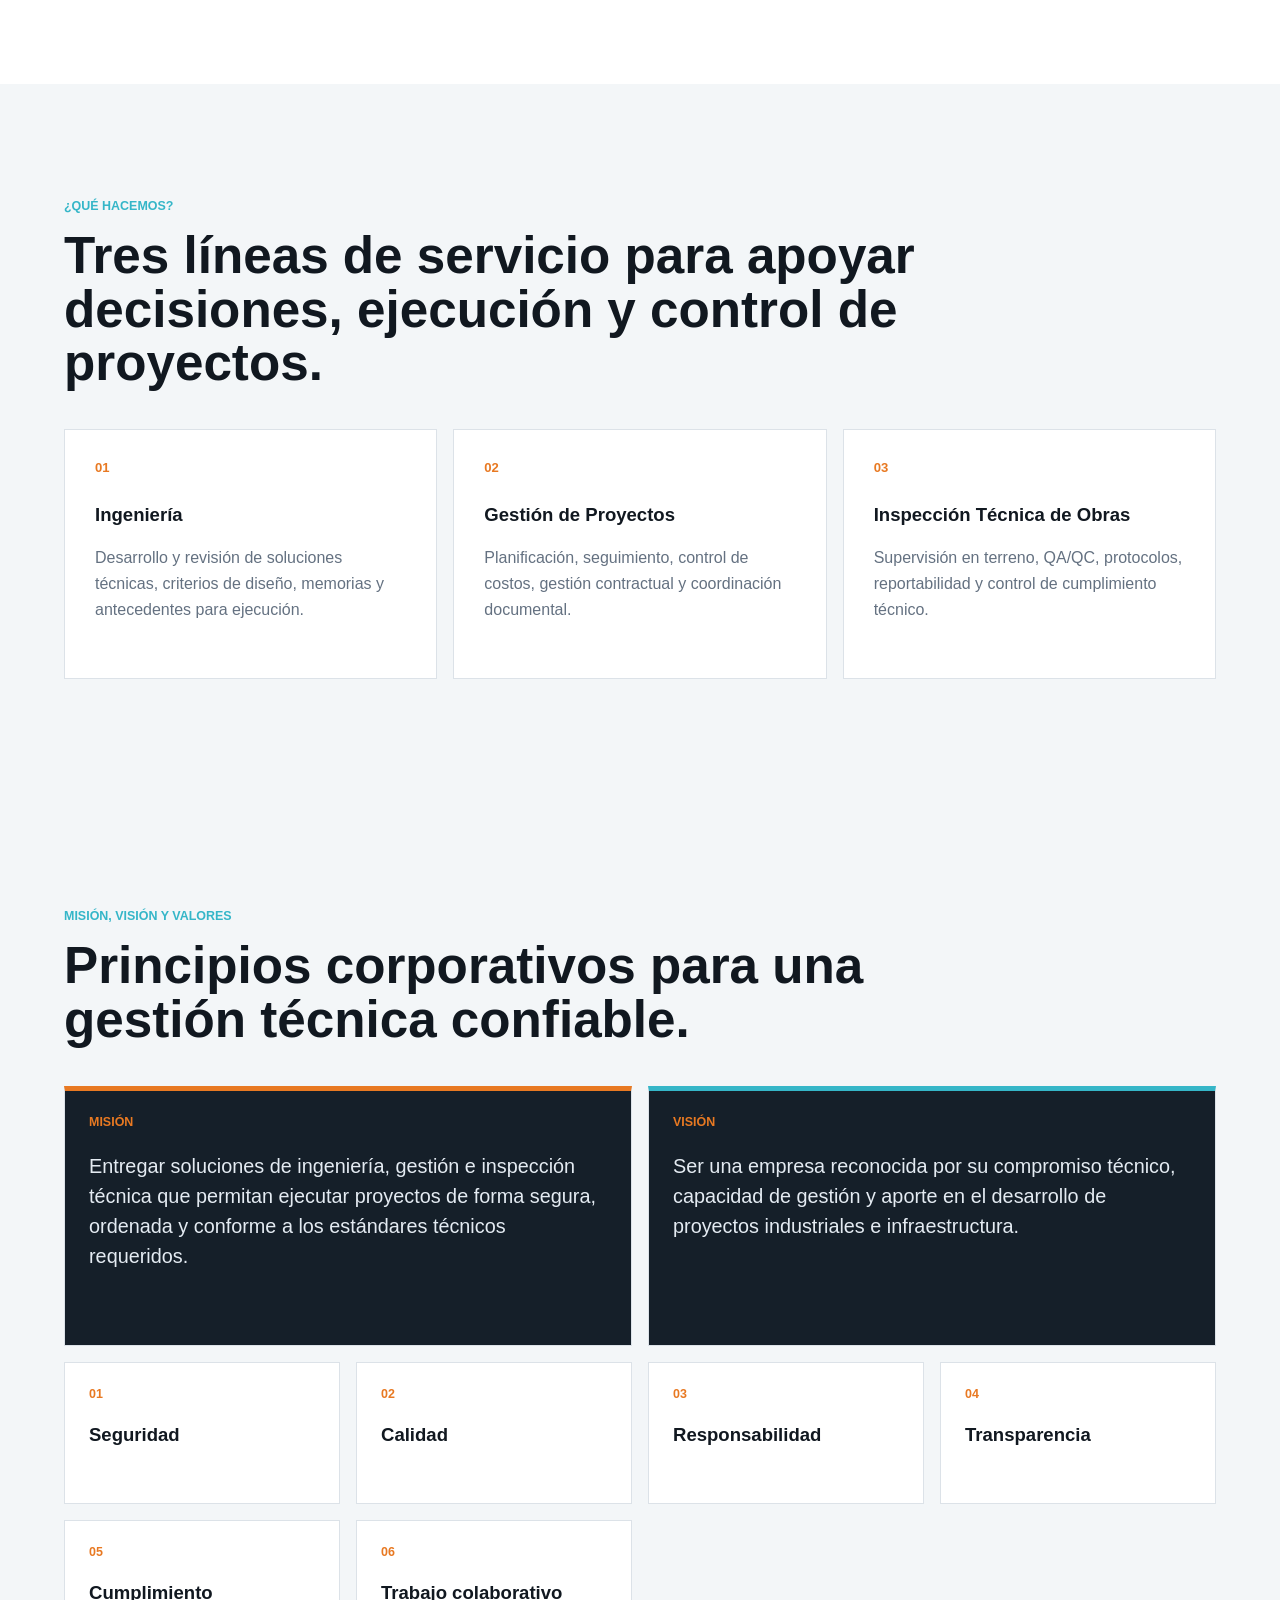
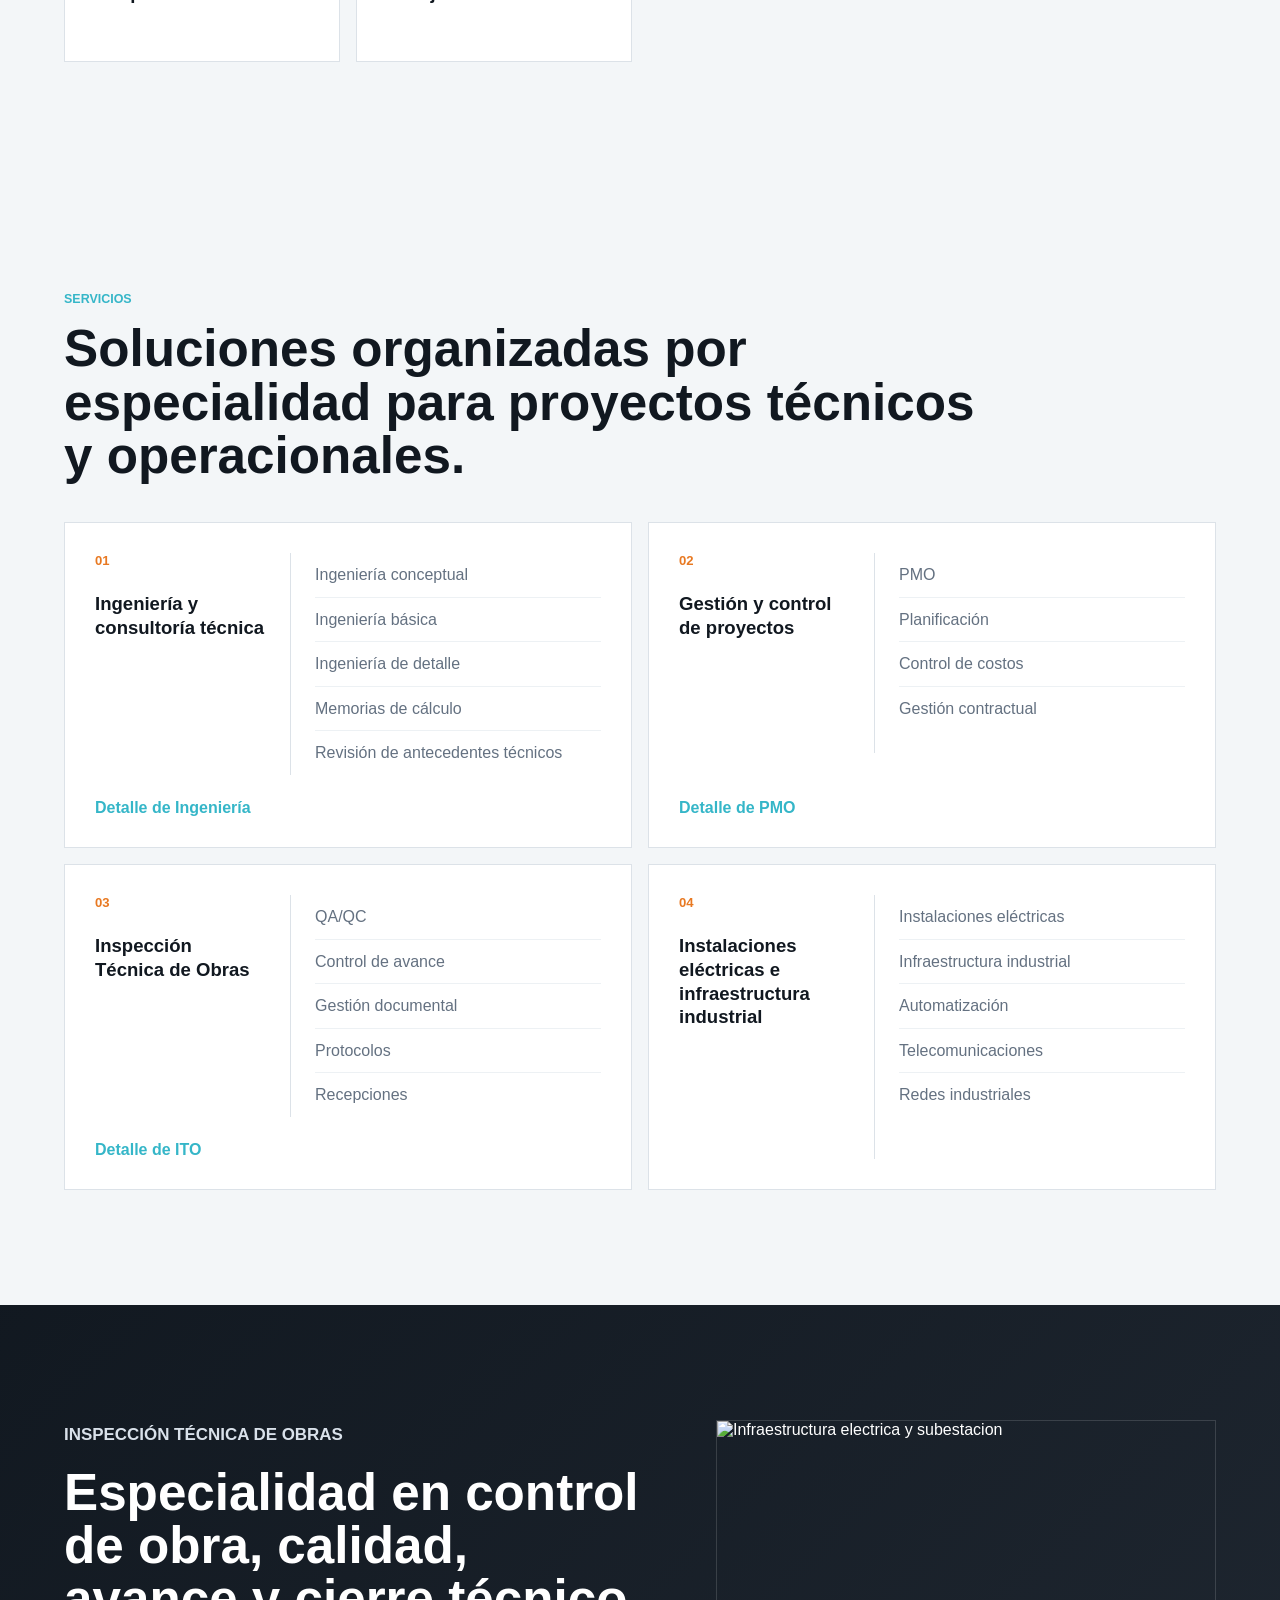
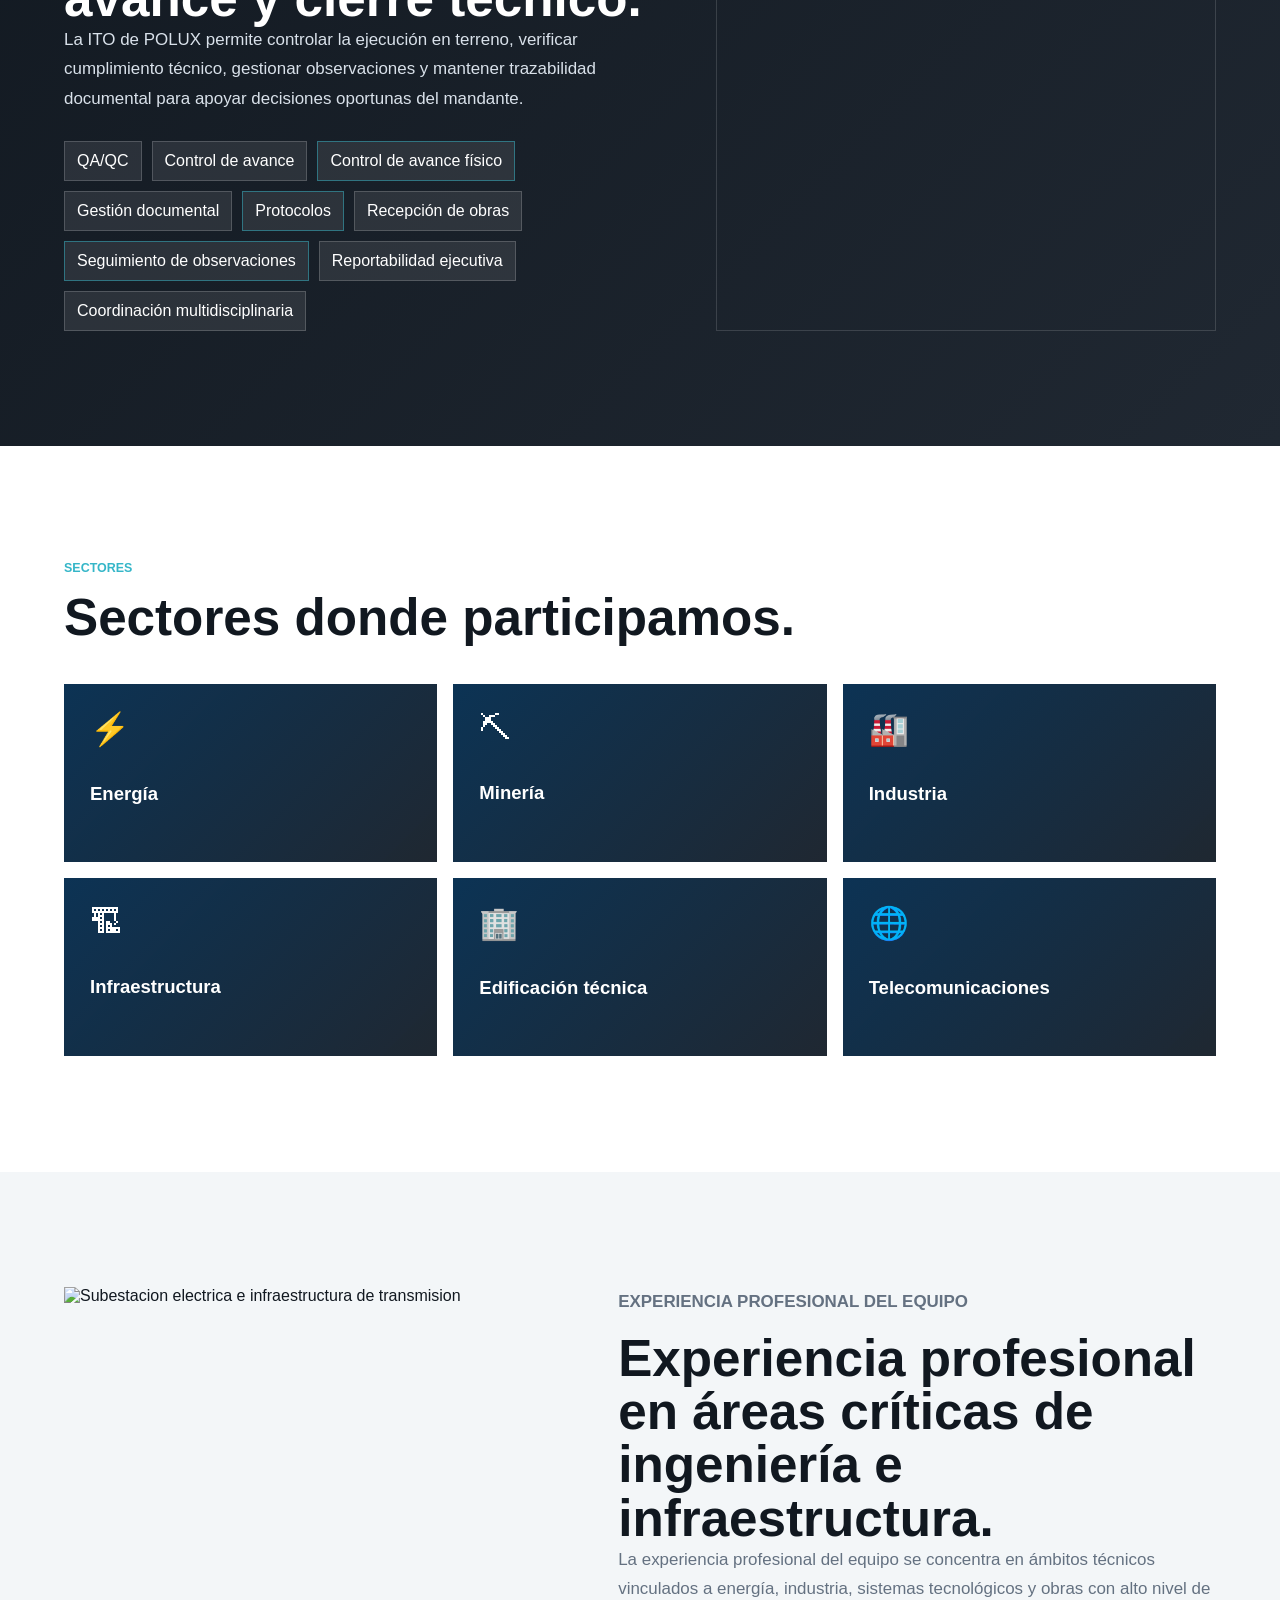
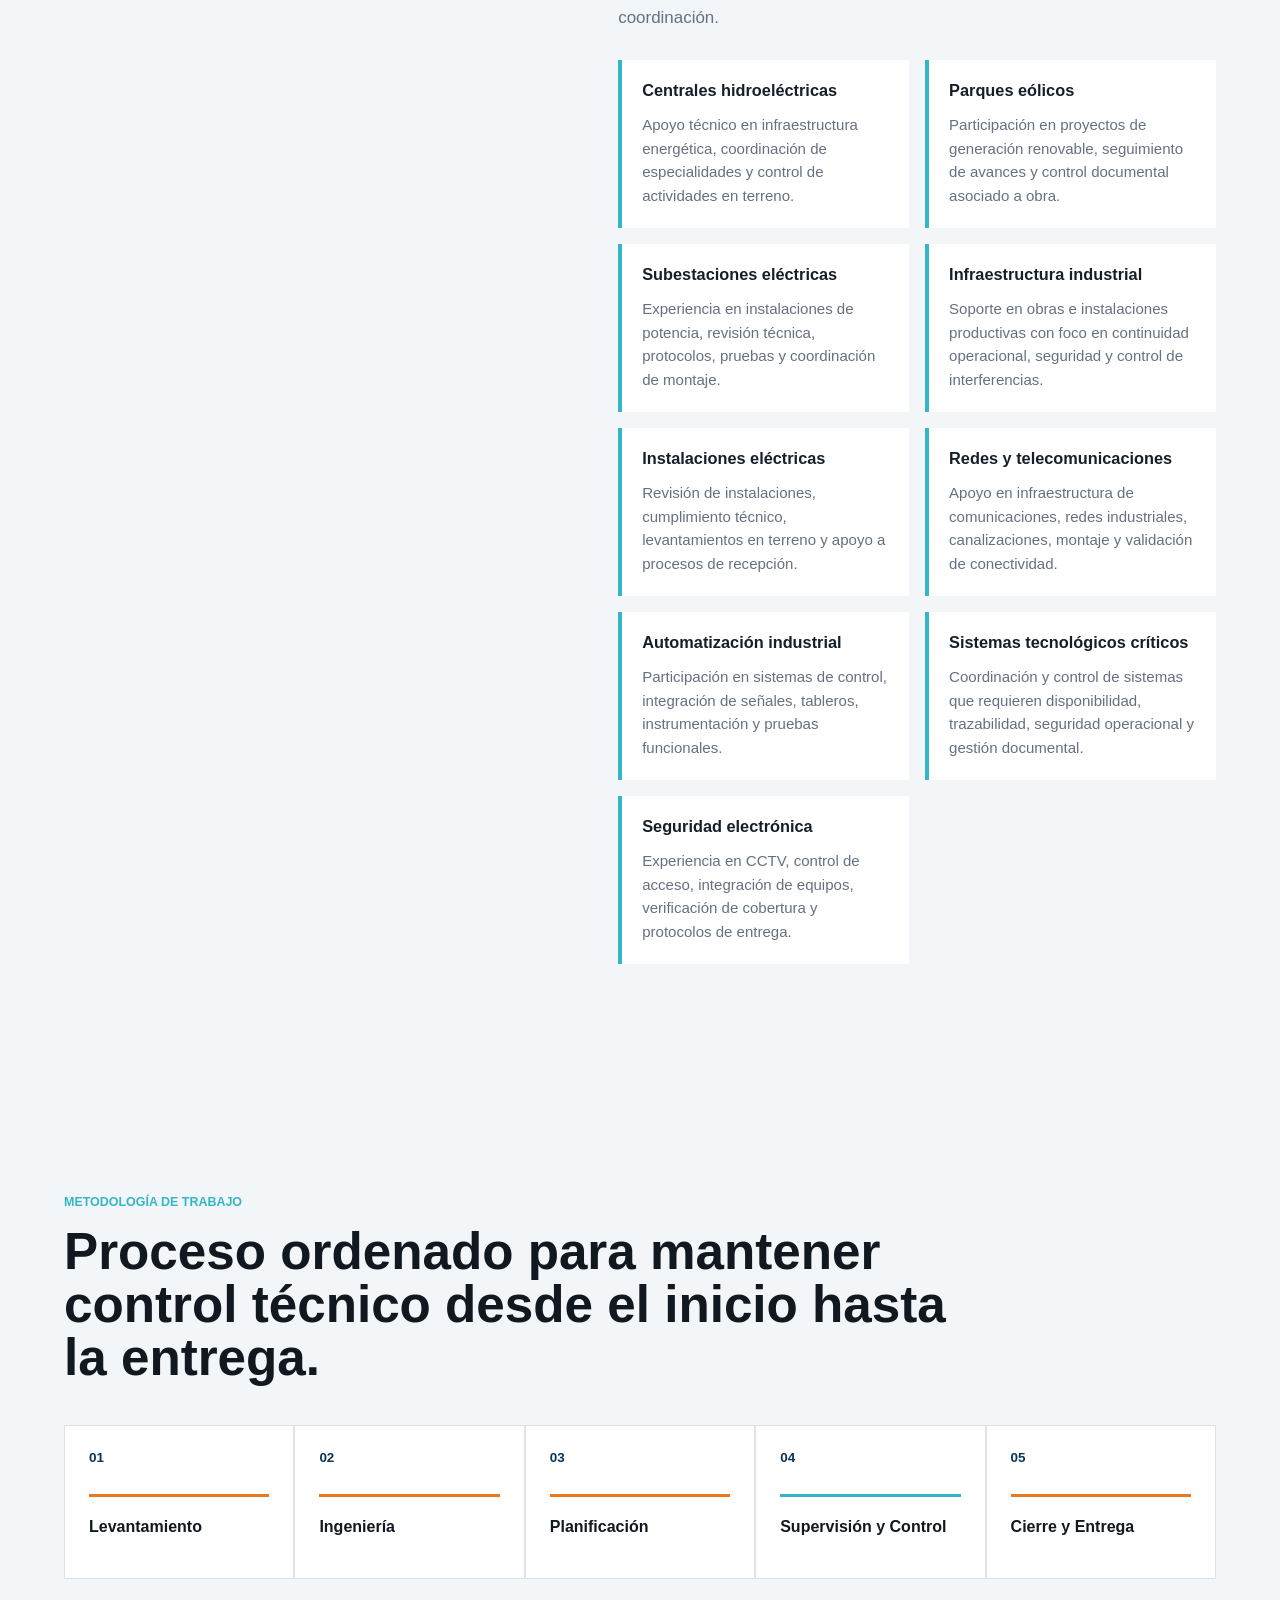
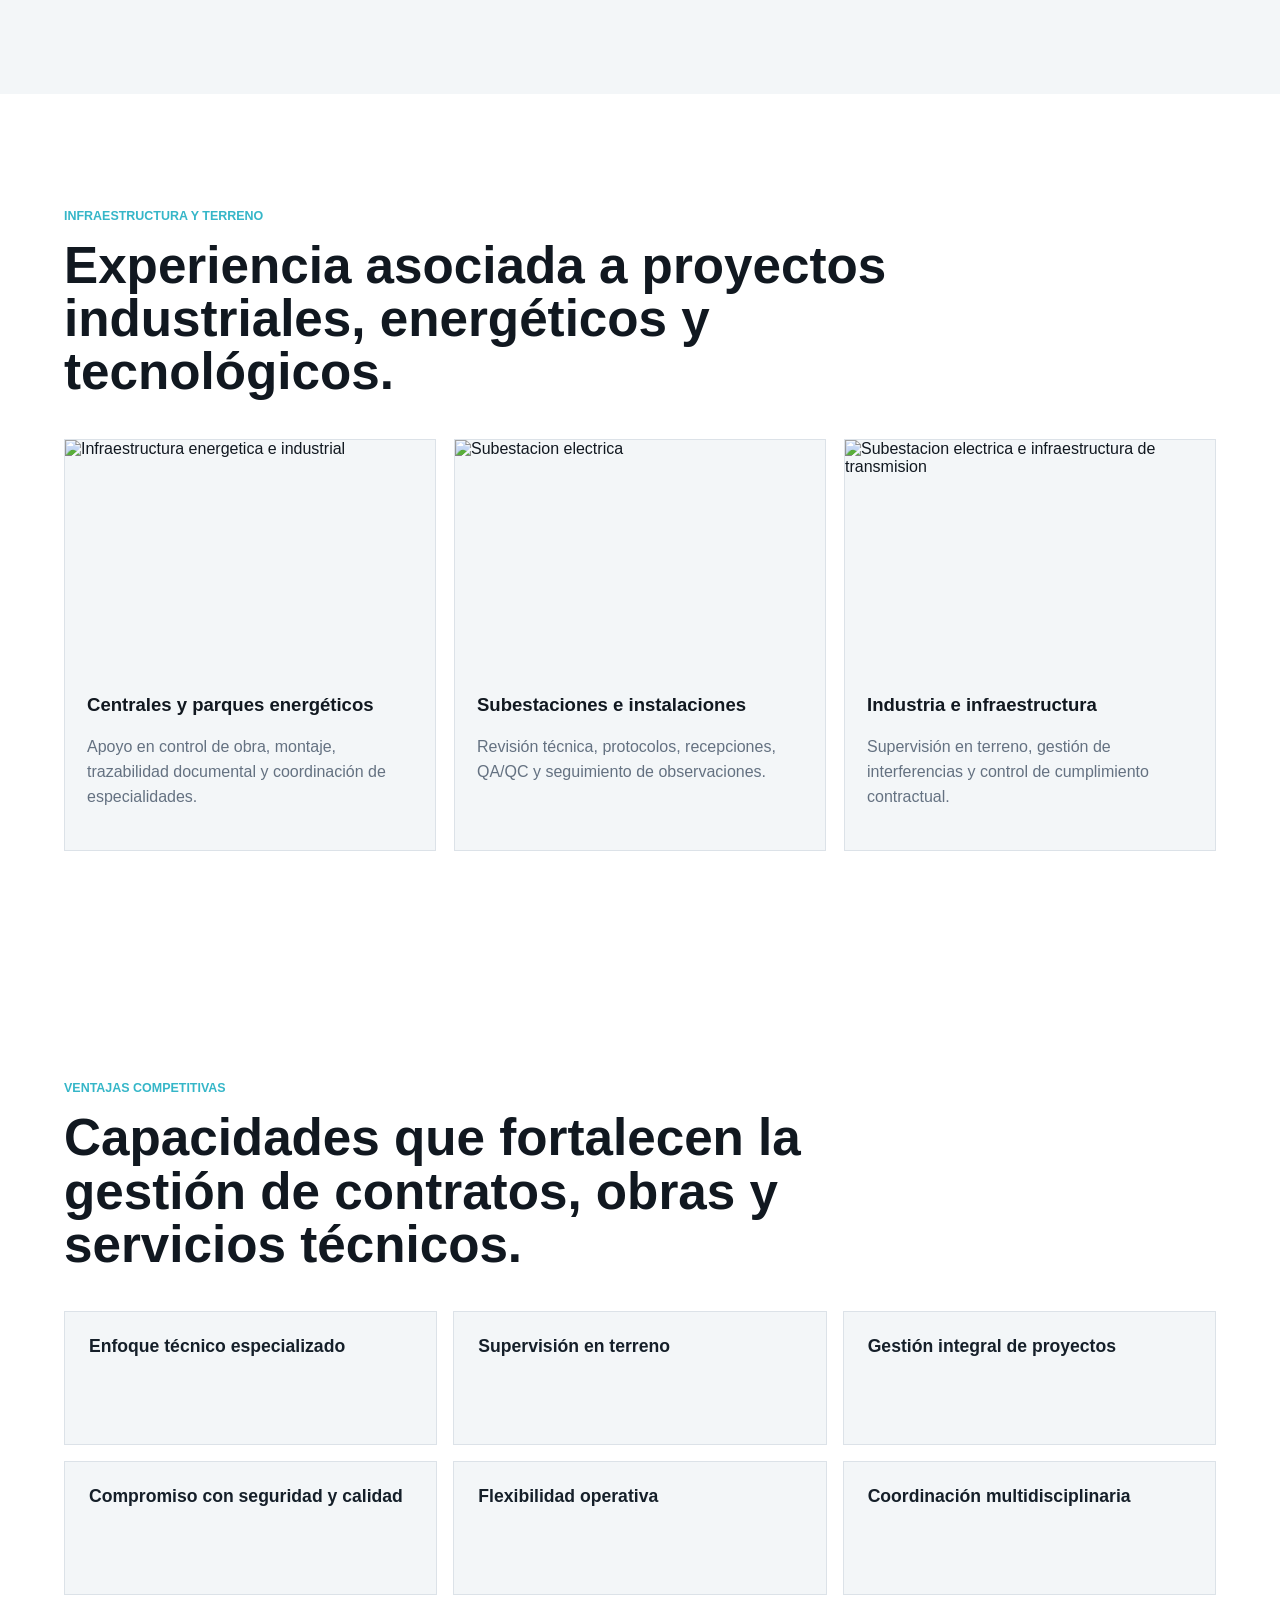
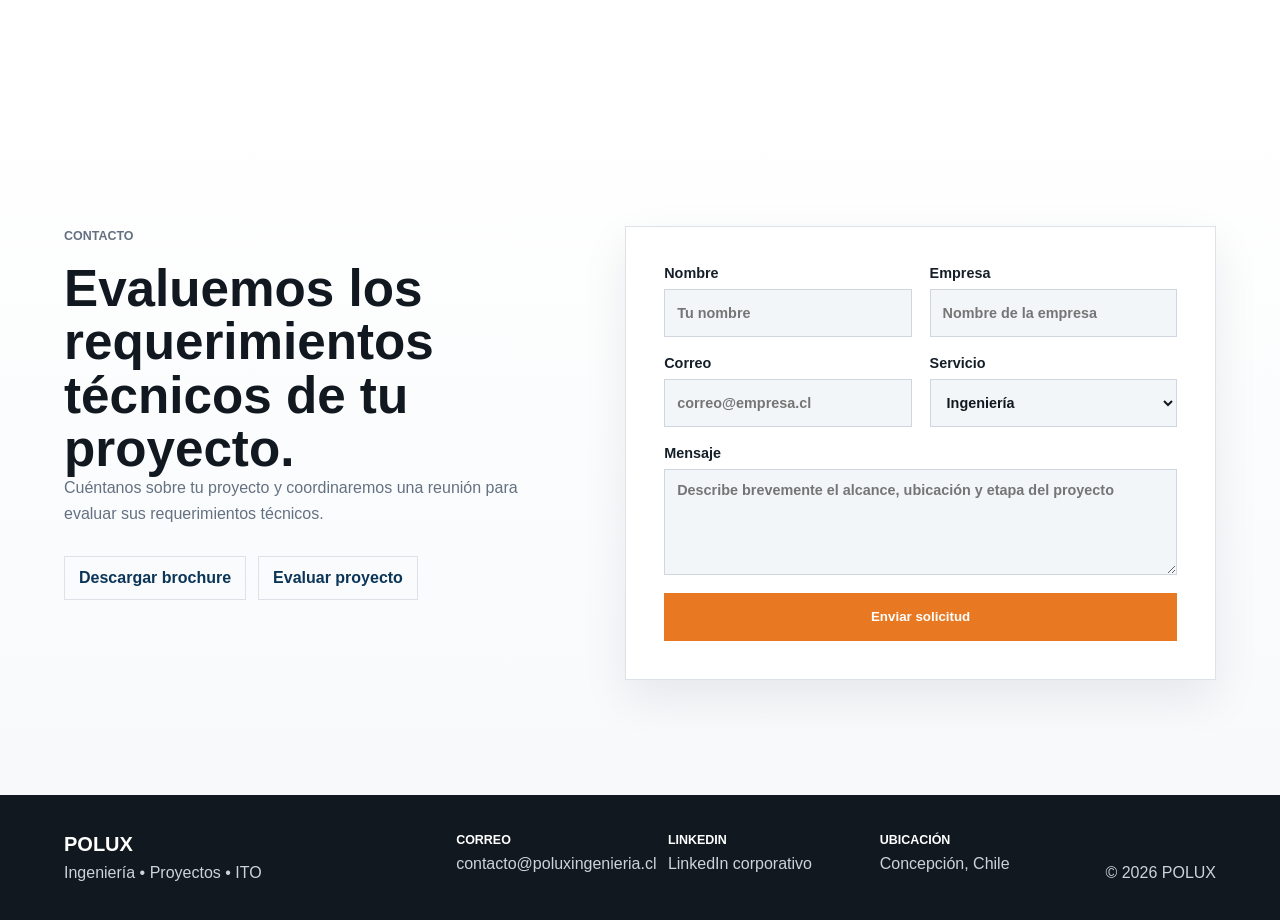
==== commit 04a290dc: "Reemplazar imagen de experiencia profesional" ====
--- a/index.html
+++ b/index.html
@@ -320,8 +320,8 @@
       <section id="experiencia" class="section experience-section">
         <div class="experience-media">
           <img
-            src="https://images.pexels.com/photos/36296037/pexels-photo-36296037.jpeg?auto=compress&cs=tinysrgb&w=1300"
-            alt="Infraestructura industrial y equipos en terreno"
+            src="https://images.pexels.com/photos/25537595/pexels-photo-25537595.jpeg?auto=compress&cs=tinysrgb&w=1300"
+            alt="Subestacion electrica e infraestructura de transmision"
             loading="lazy"
           />
         </div>
@@ -404,7 +404,7 @@
             <p>Revisi&oacute;n t&eacute;cnica, protocolos, recepciones, QA/QC y seguimiento de observaciones.</p>
           </article>
           <article>
-            <img src="https://images.pexels.com/photos/36296037/pexels-photo-36296037.jpeg?auto=compress&cs=tinysrgb&w=900" alt="Infraestructura industrial en terreno" loading="lazy" />
+            <img src="https://images.pexels.com/photos/25537595/pexels-photo-25537595.jpeg?auto=compress&cs=tinysrgb&w=900" alt="Subestacion electrica e infraestructura de transmision" loading="lazy" />
             <h3>Industria e infraestructura</h3>
             <p>Supervisi&oacute;n en terreno, gesti&oacute;n de interferencias y control de cumplimiento contractual.</p>
           </article>
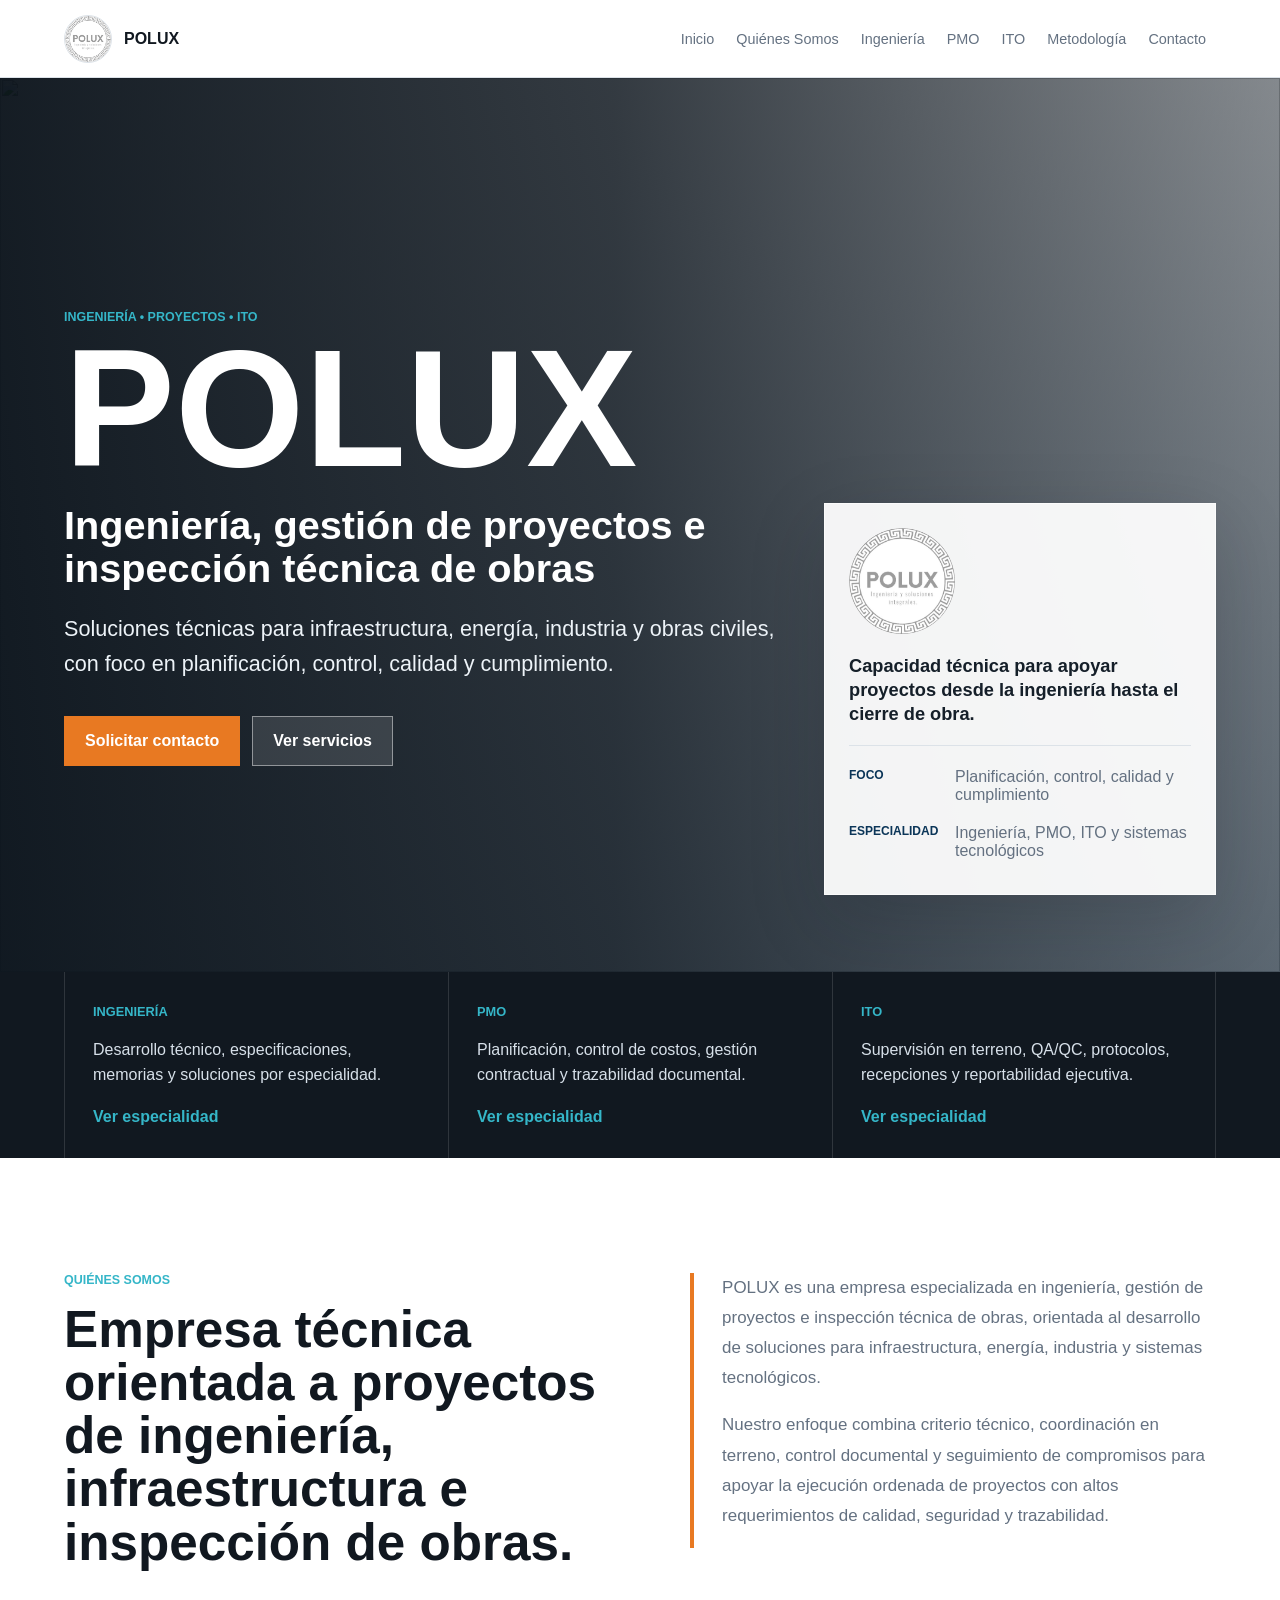
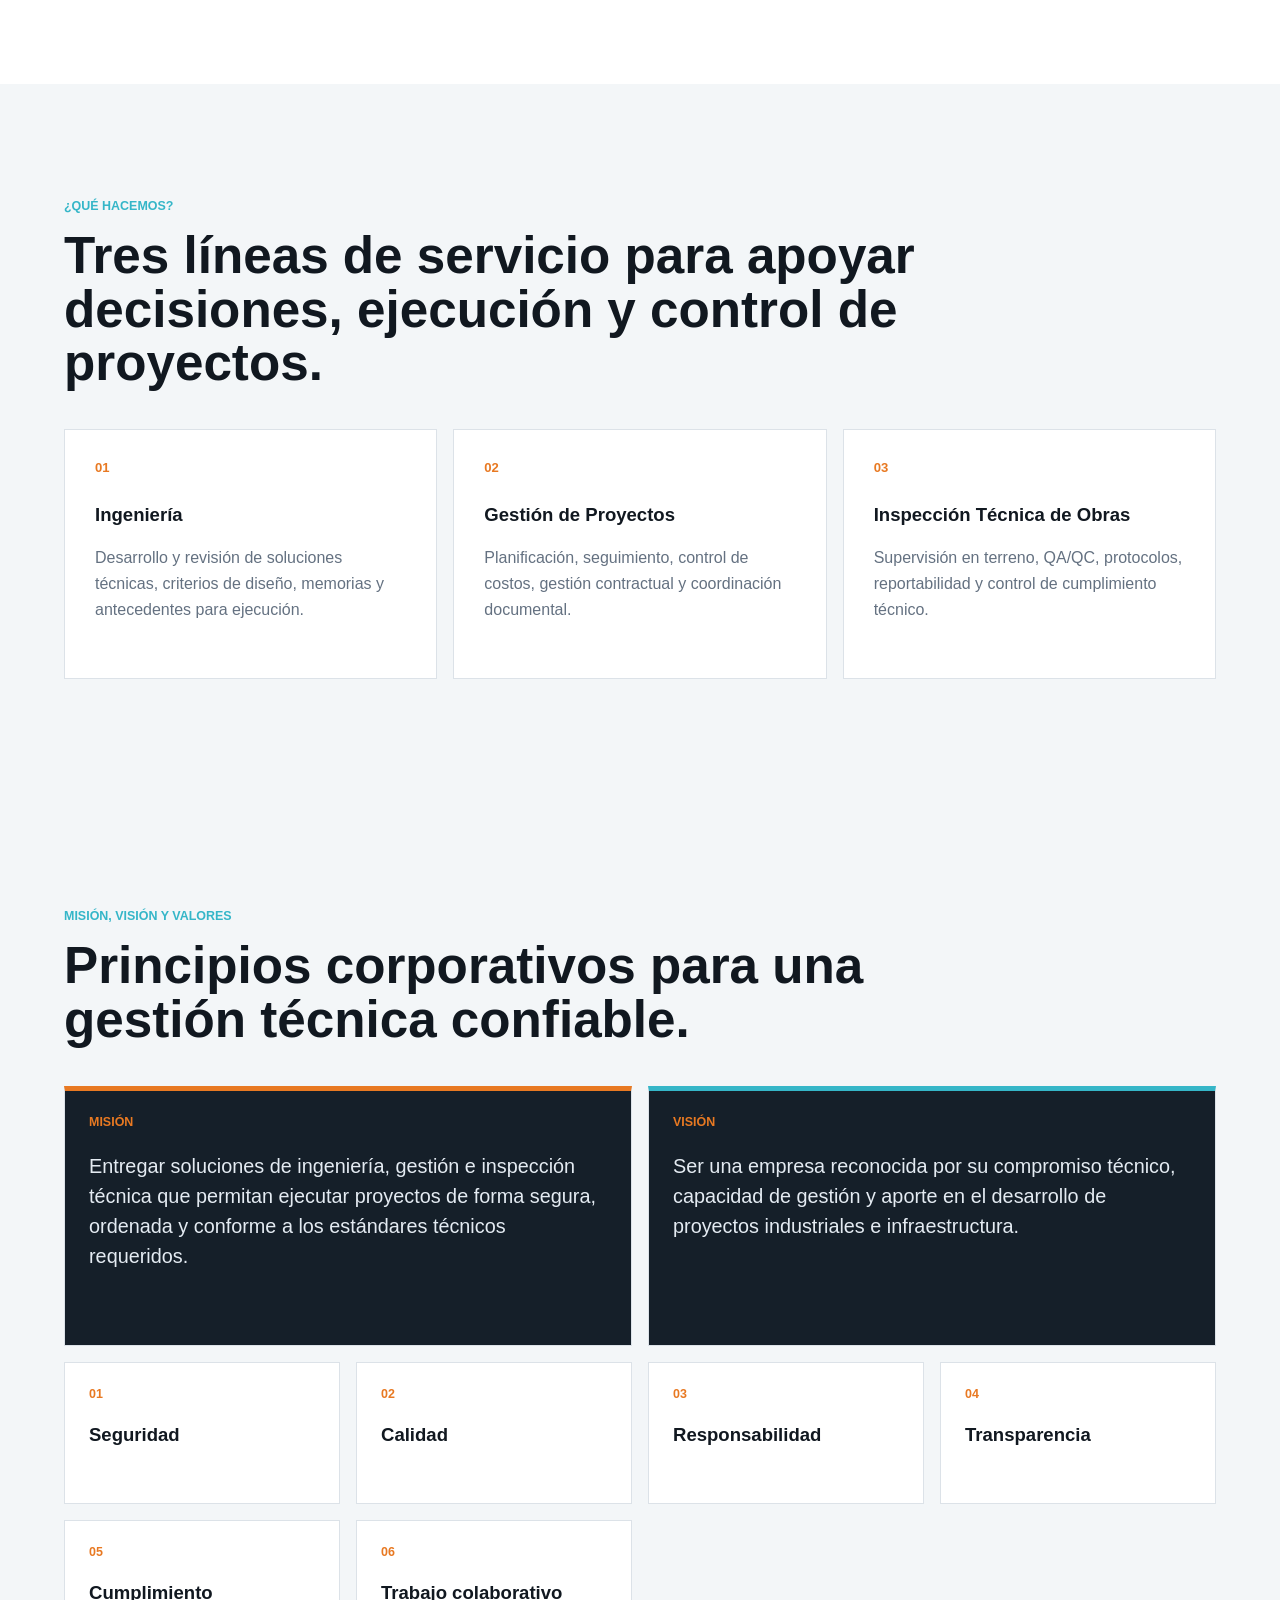
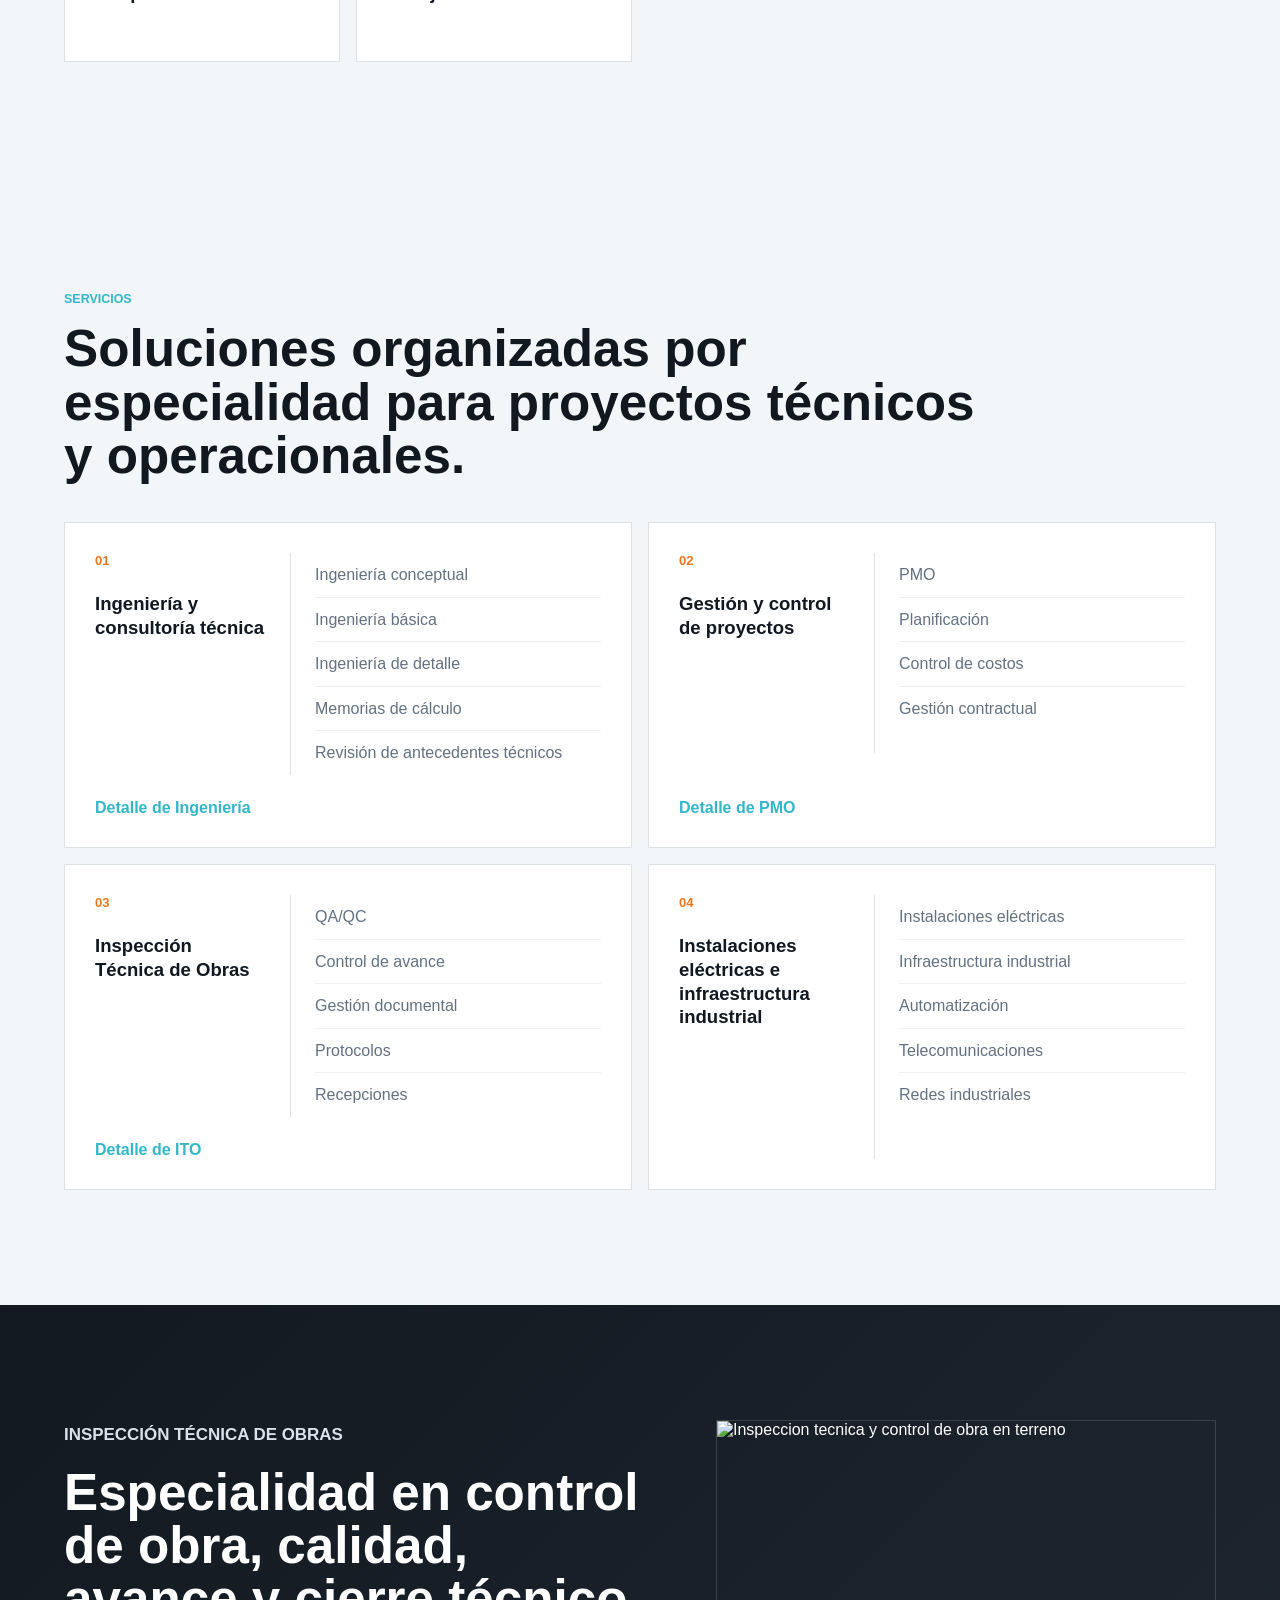
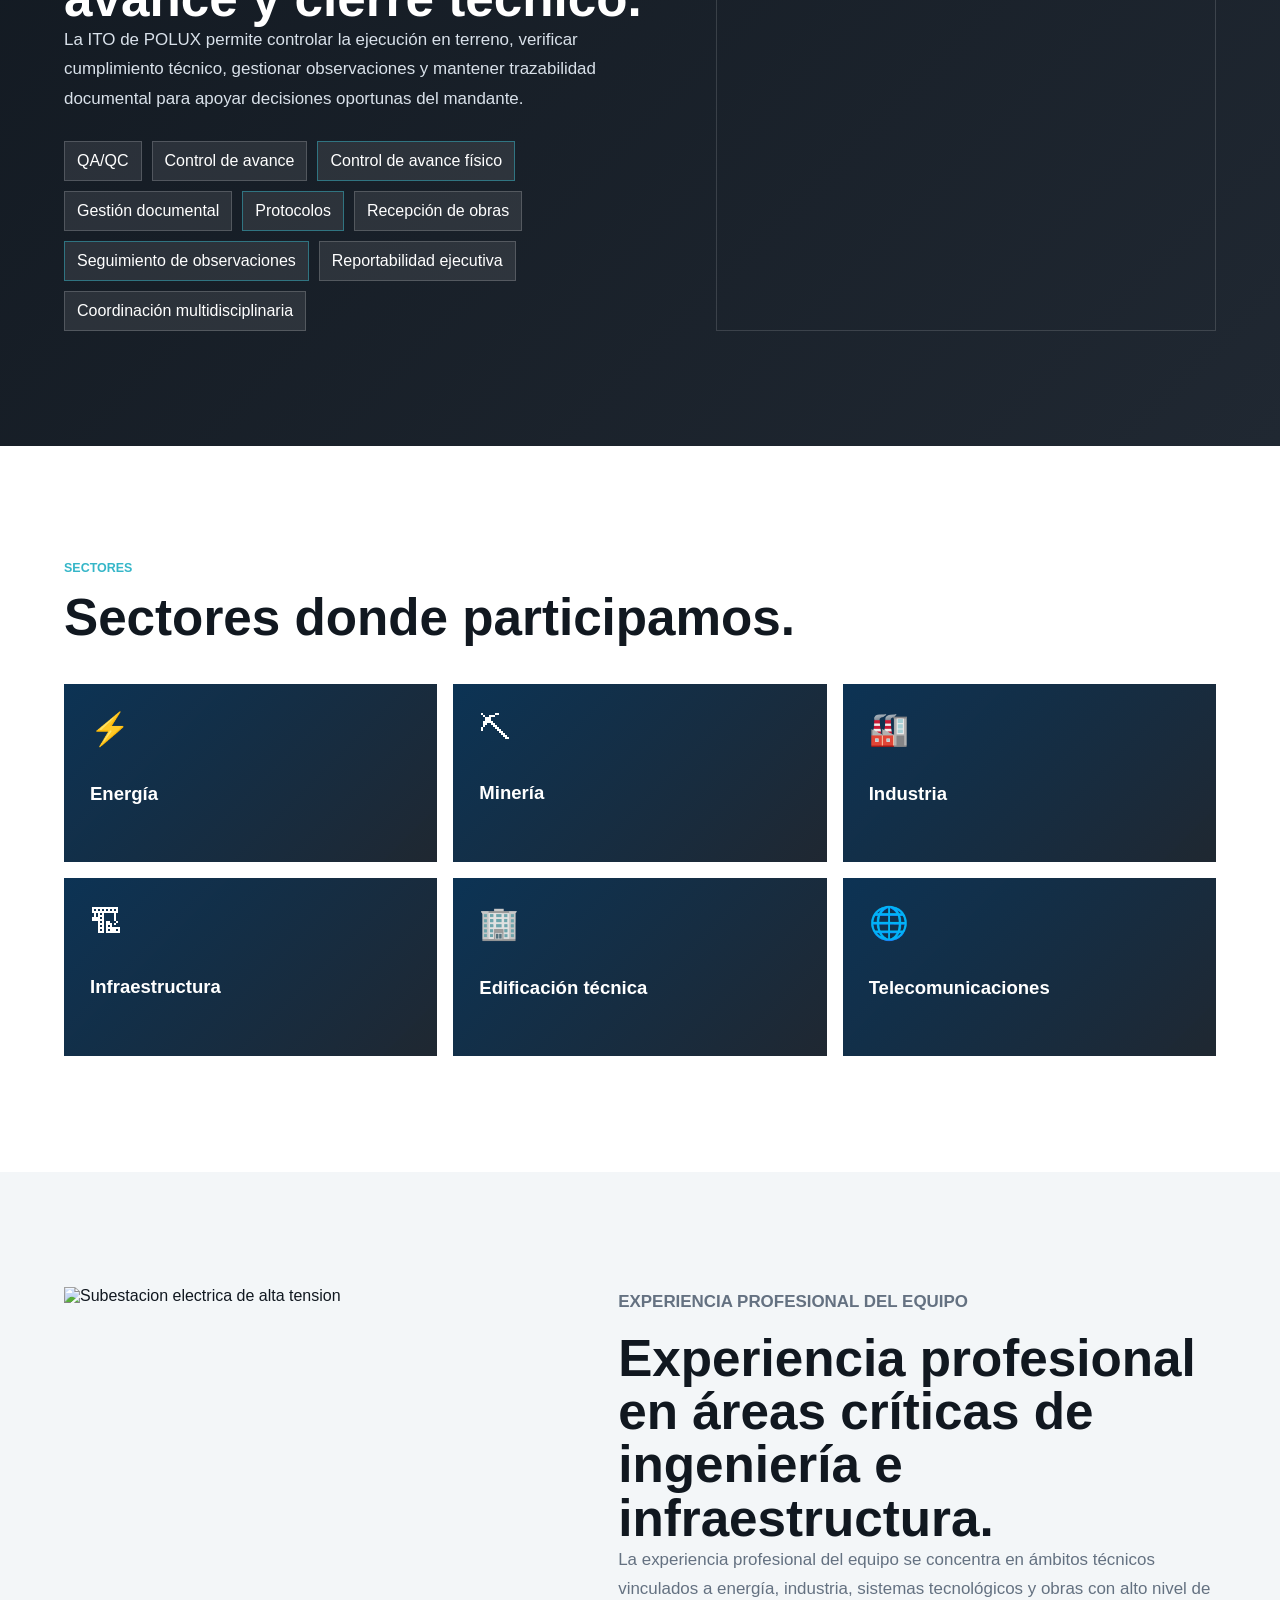
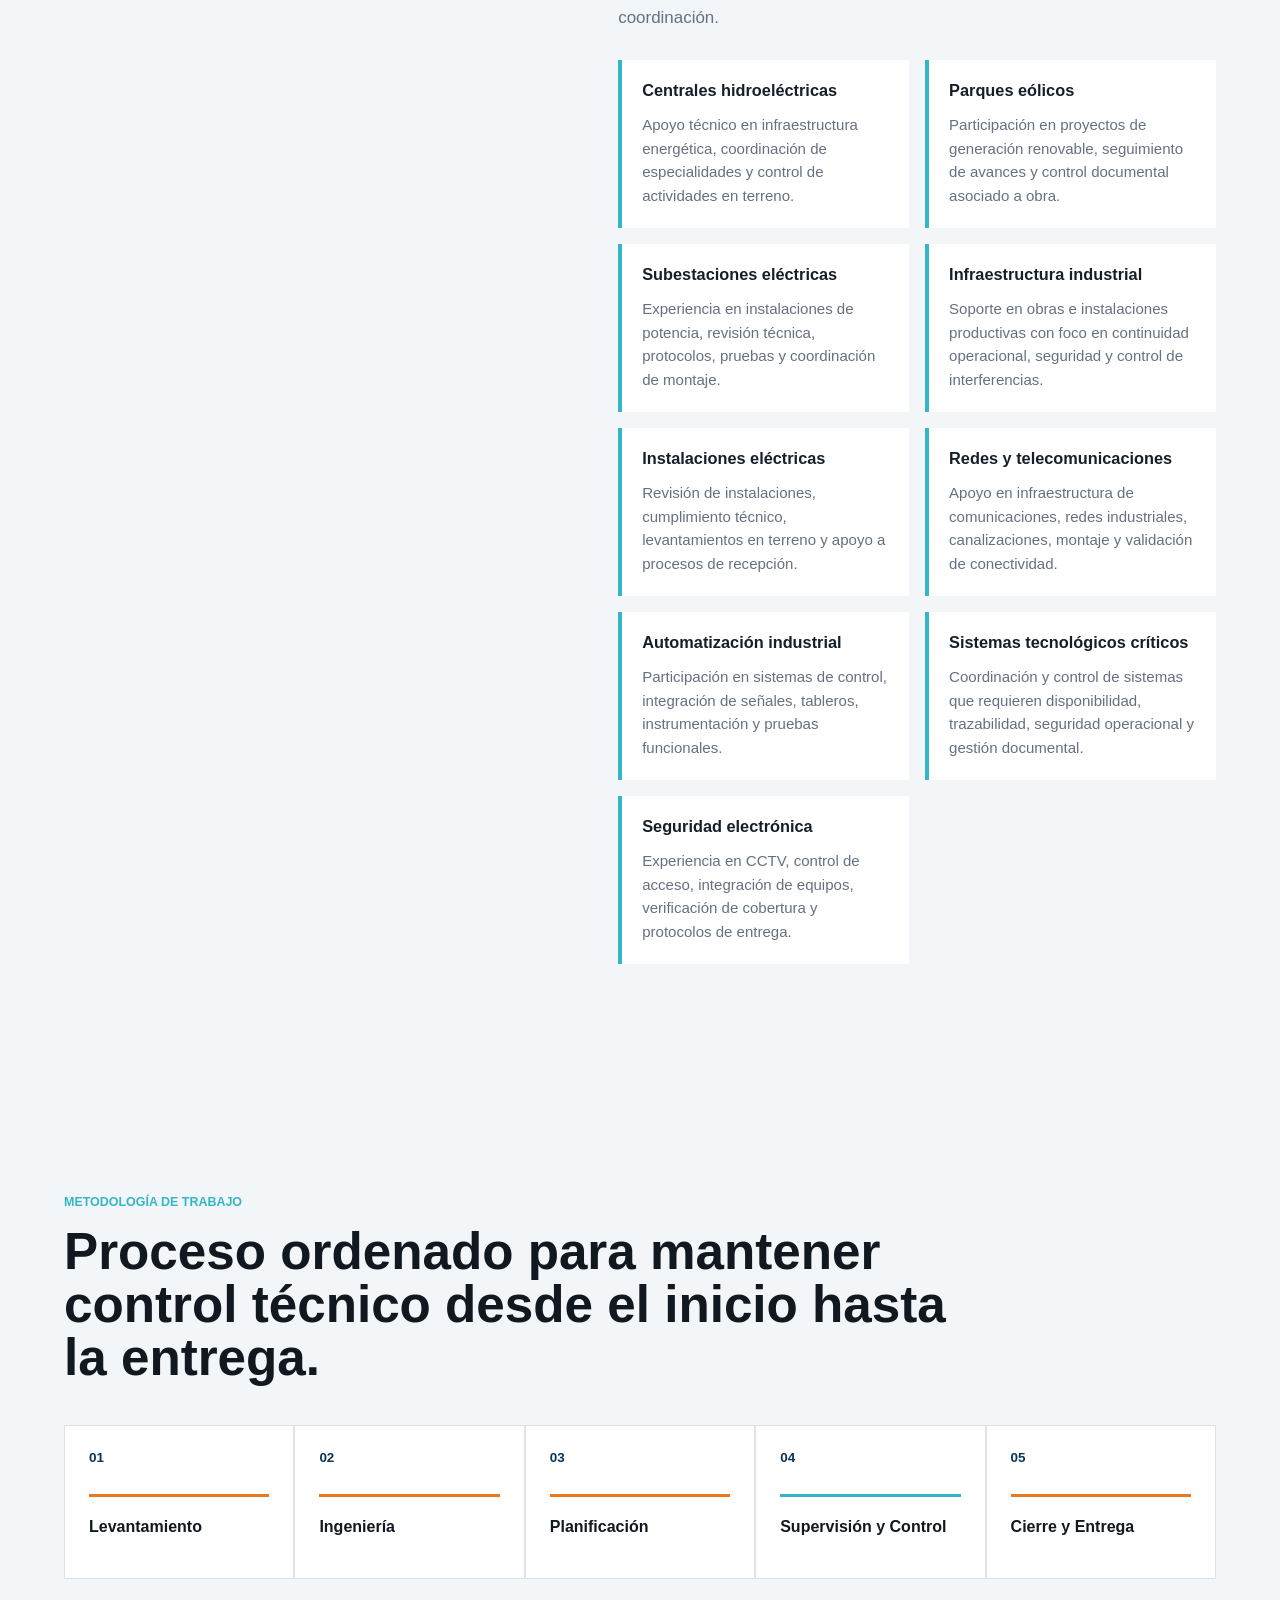
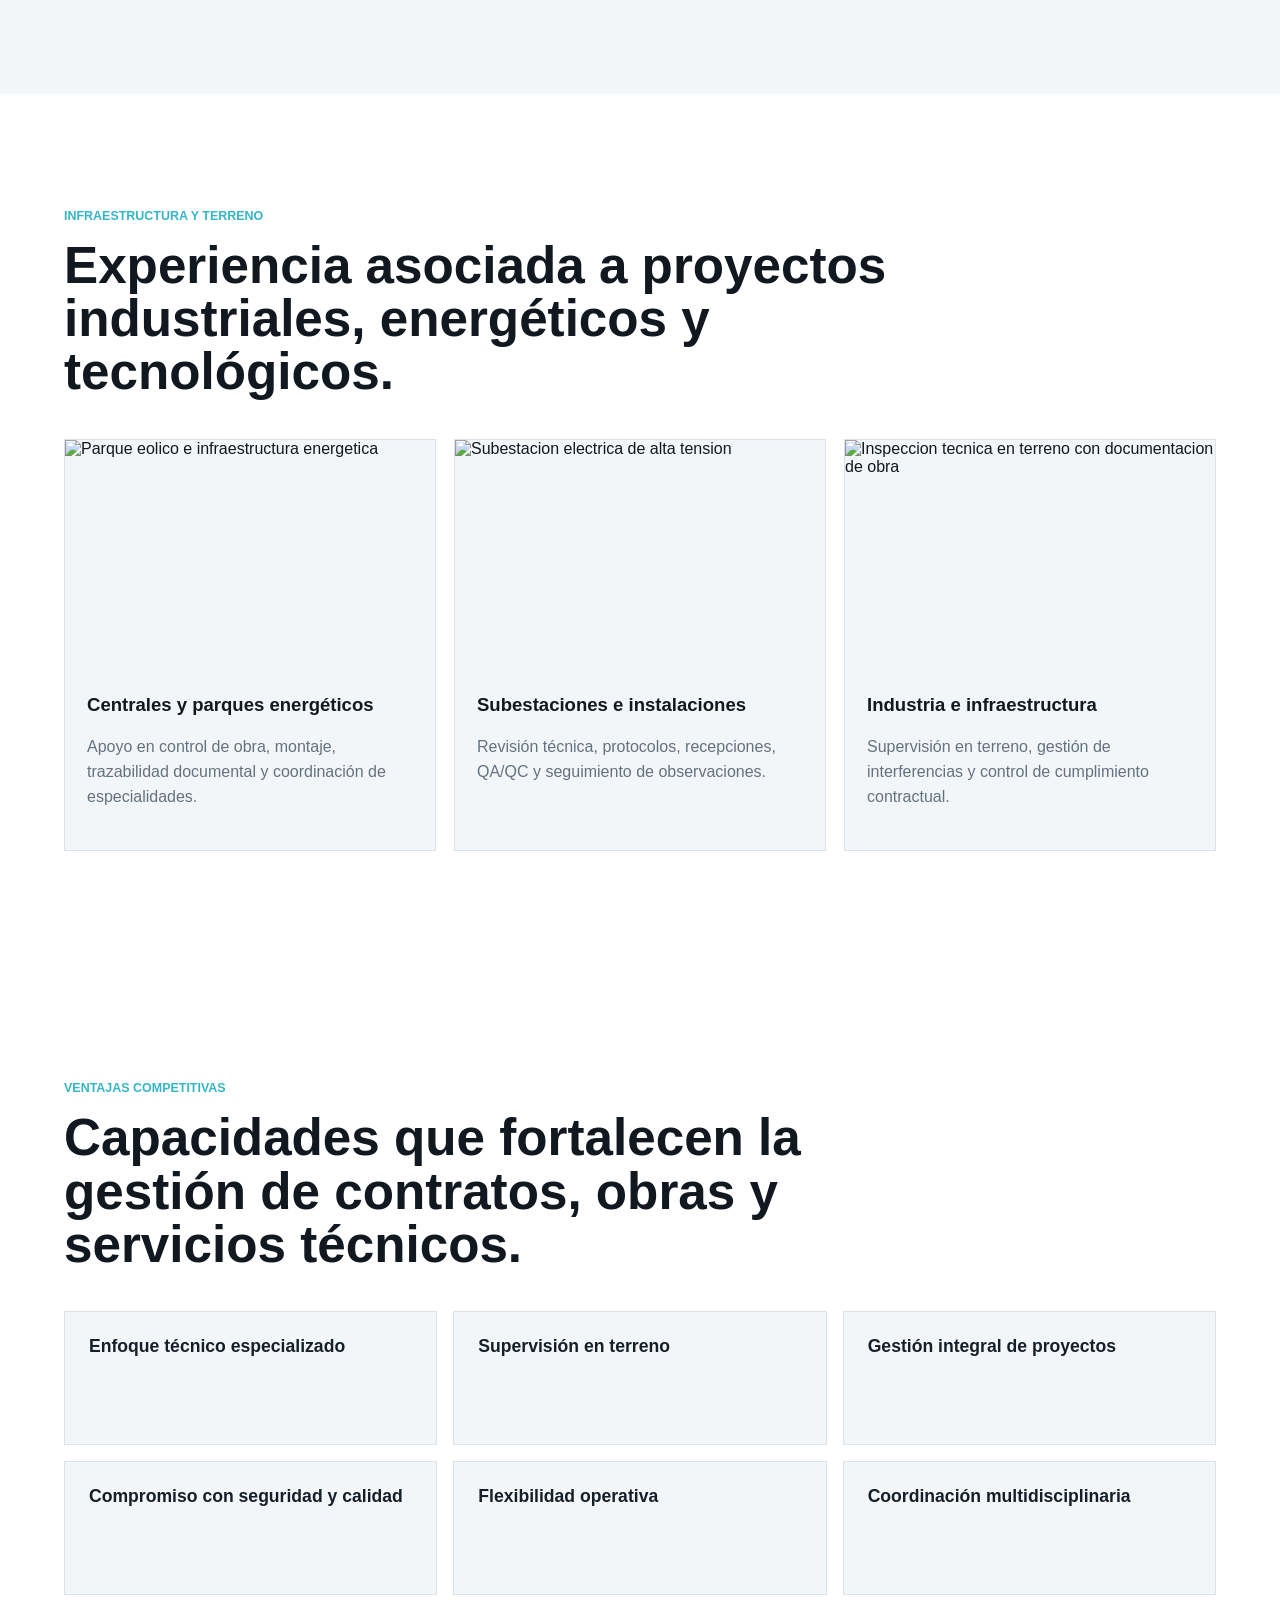
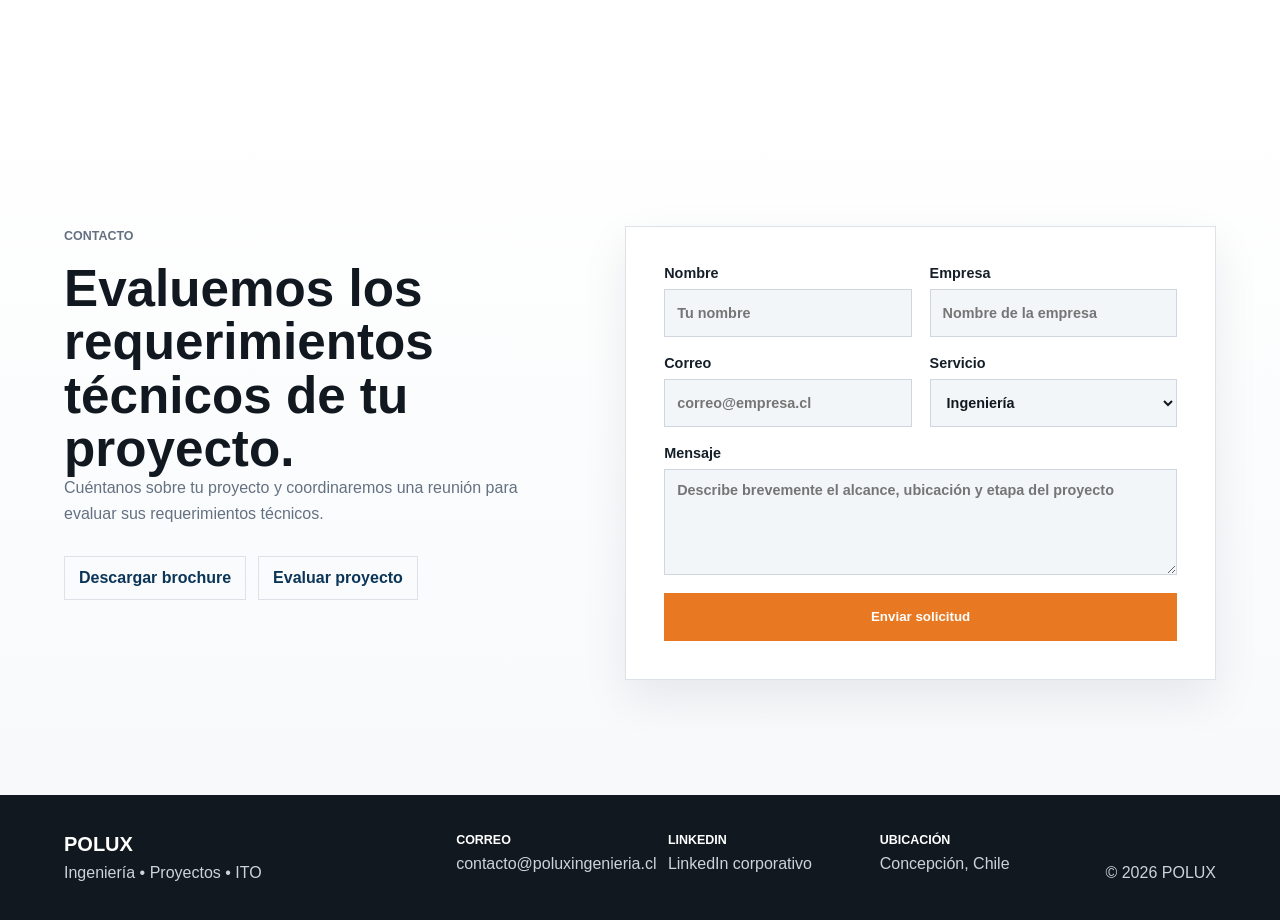
==== commit e8e7d115: "Ordenar fotografias corporativas del sitio" ====
--- a/index.html
+++ b/index.html
@@ -12,12 +12,12 @@
     <meta property="og:description" content="Empresa de ingenieria, gestion de proyectos e ITO para infraestructura, energia, industria y obras civiles." />
     <meta property="og:type" content="website" />
     <meta property="og:url" content="https://poluxingenieria.cl/" />
-    <meta property="og:image" content="https://images.pexels.com/photos/433308/pexels-photo-433308.jpeg?auto=compress&cs=tinysrgb&w=1200" />
+    <meta property="og:image" content="https://images.pexels.com/photos/31670393/pexels-photo-31670393.jpeg?auto=compress&cs=tinysrgb&w=1200" />
     <meta property="og:locale" content="es_CL" />
     <meta name="twitter:card" content="summary_large_image" />
     <meta name="twitter:title" content="POLUX | Ingenier&iacute;a, PMO e ITO" />
     <meta name="twitter:description" content="Ingenieria, gestion de proyectos e inspeccion tecnica de obras para infraestructura, energia e industria." />
-    <meta name="twitter:image" content="https://images.pexels.com/photos/433308/pexels-photo-433308.jpeg?auto=compress&cs=tinysrgb&w=1200" />
+    <meta name="twitter:image" content="https://images.pexels.com/photos/31670393/pexels-photo-31670393.jpeg?auto=compress&cs=tinysrgb&w=1200" />
     <link rel="canonical" href="https://poluxingenieria.cl/" />
     <link rel="icon" href="/favicon.svg" type="image/svg+xml" />
     <link rel="manifest" href="/site.webmanifest" />
@@ -49,7 +49,7 @@
             "@id": "https://poluxingenieria.cl/#localbusiness",
             "name": "POLUX",
             "url": "https://poluxingenieria.cl/",
-            "image": "https://images.pexels.com/photos/433308/pexels-photo-433308.jpeg?auto=compress&cs=tinysrgb&w=1200",
+            "image": "https://images.pexels.com/photos/31670393/pexels-photo-31670393.jpeg?auto=compress&cs=tinysrgb&w=1200",
             "address": {
               "@type": "PostalAddress",
               "addressLocality": "Concepcion",
@@ -83,7 +83,7 @@
       <section class="hero">
         <div class="hero-media" aria-hidden="true">
           <img
-            src="https://images.pexels.com/photos/433308/pexels-photo-433308.jpeg?auto=compress&cs=tinysrgb&w=2000"
+            src="https://images.pexels.com/photos/31670393/pexels-photo-31670393.jpeg?auto=compress&cs=tinysrgb&w=2000"
             alt=""
             fetchpriority="high"
           />
@@ -295,8 +295,8 @@
         </div>
         <div class="ito-media">
           <img
-            src="https://images.pexels.com/photos/30762642/pexels-photo-30762642.jpeg?auto=compress&cs=tinysrgb&w=1300"
-            alt="Infraestructura electrica y subestacion"
+            src="https://images.pexels.com/photos/17395035/pexels-photo-17395035.jpeg?auto=compress&cs=tinysrgb&w=1300"
+            alt="Inspeccion tecnica y control de obra en terreno"
             loading="lazy"
           />
         </div>
@@ -320,8 +320,8 @@
       <section id="experiencia" class="section experience-section">
         <div class="experience-media">
           <img
-            src="https://images.pexels.com/photos/25537595/pexels-photo-25537595.jpeg?auto=compress&cs=tinysrgb&w=1300"
-            alt="Subestacion electrica e infraestructura de transmision"
+            src="https://images.pexels.com/photos/18468536/pexels-photo-18468536.jpeg?auto=compress&cs=tinysrgb&w=1300"
+            alt="Subestacion electrica de alta tension"
             loading="lazy"
           />
         </div>
@@ -394,17 +394,17 @@
         </div>
         <div class="evidence-grid">
           <article>
-            <img src="https://images.pexels.com/photos/162568/oil-rig-sea-oil-platform-water-162568.jpeg?auto=compress&cs=tinysrgb&w=900" alt="Infraestructura energetica e industrial" loading="lazy" />
+            <img src="https://images.pexels.com/photos/9793625/pexels-photo-9793625.jpeg?auto=compress&cs=tinysrgb&w=900" alt="Parque eolico e infraestructura energetica" loading="lazy" />
             <h3>Centrales y parques energ&eacute;ticos</h3>
             <p>Apoyo en control de obra, montaje, trazabilidad documental y coordinaci&oacute;n de especialidades.</p>
           </article>
           <article>
-            <img src="https://images.pexels.com/photos/30762642/pexels-photo-30762642.jpeg?auto=compress&cs=tinysrgb&w=900" alt="Subestacion electrica" loading="lazy" />
+            <img src="https://images.pexels.com/photos/18468536/pexels-photo-18468536.jpeg?auto=compress&cs=tinysrgb&w=900" alt="Subestacion electrica de alta tension" loading="lazy" />
             <h3>Subestaciones e instalaciones</h3>
             <p>Revisi&oacute;n t&eacute;cnica, protocolos, recepciones, QA/QC y seguimiento de observaciones.</p>
           </article>
           <article>
-            <img src="https://images.pexels.com/photos/25537595/pexels-photo-25537595.jpeg?auto=compress&cs=tinysrgb&w=900" alt="Subestacion electrica e infraestructura de transmision" loading="lazy" />
+            <img src="https://images.pexels.com/photos/8961004/pexels-photo-8961004.jpeg?auto=compress&cs=tinysrgb&w=900" alt="Inspeccion tecnica en terreno con documentacion de obra" loading="lazy" />
             <h3>Industria e infraestructura</h3>
             <p>Supervisi&oacute;n en terreno, gesti&oacute;n de interferencias y control de cumplimiento contractual.</p>
           </article>
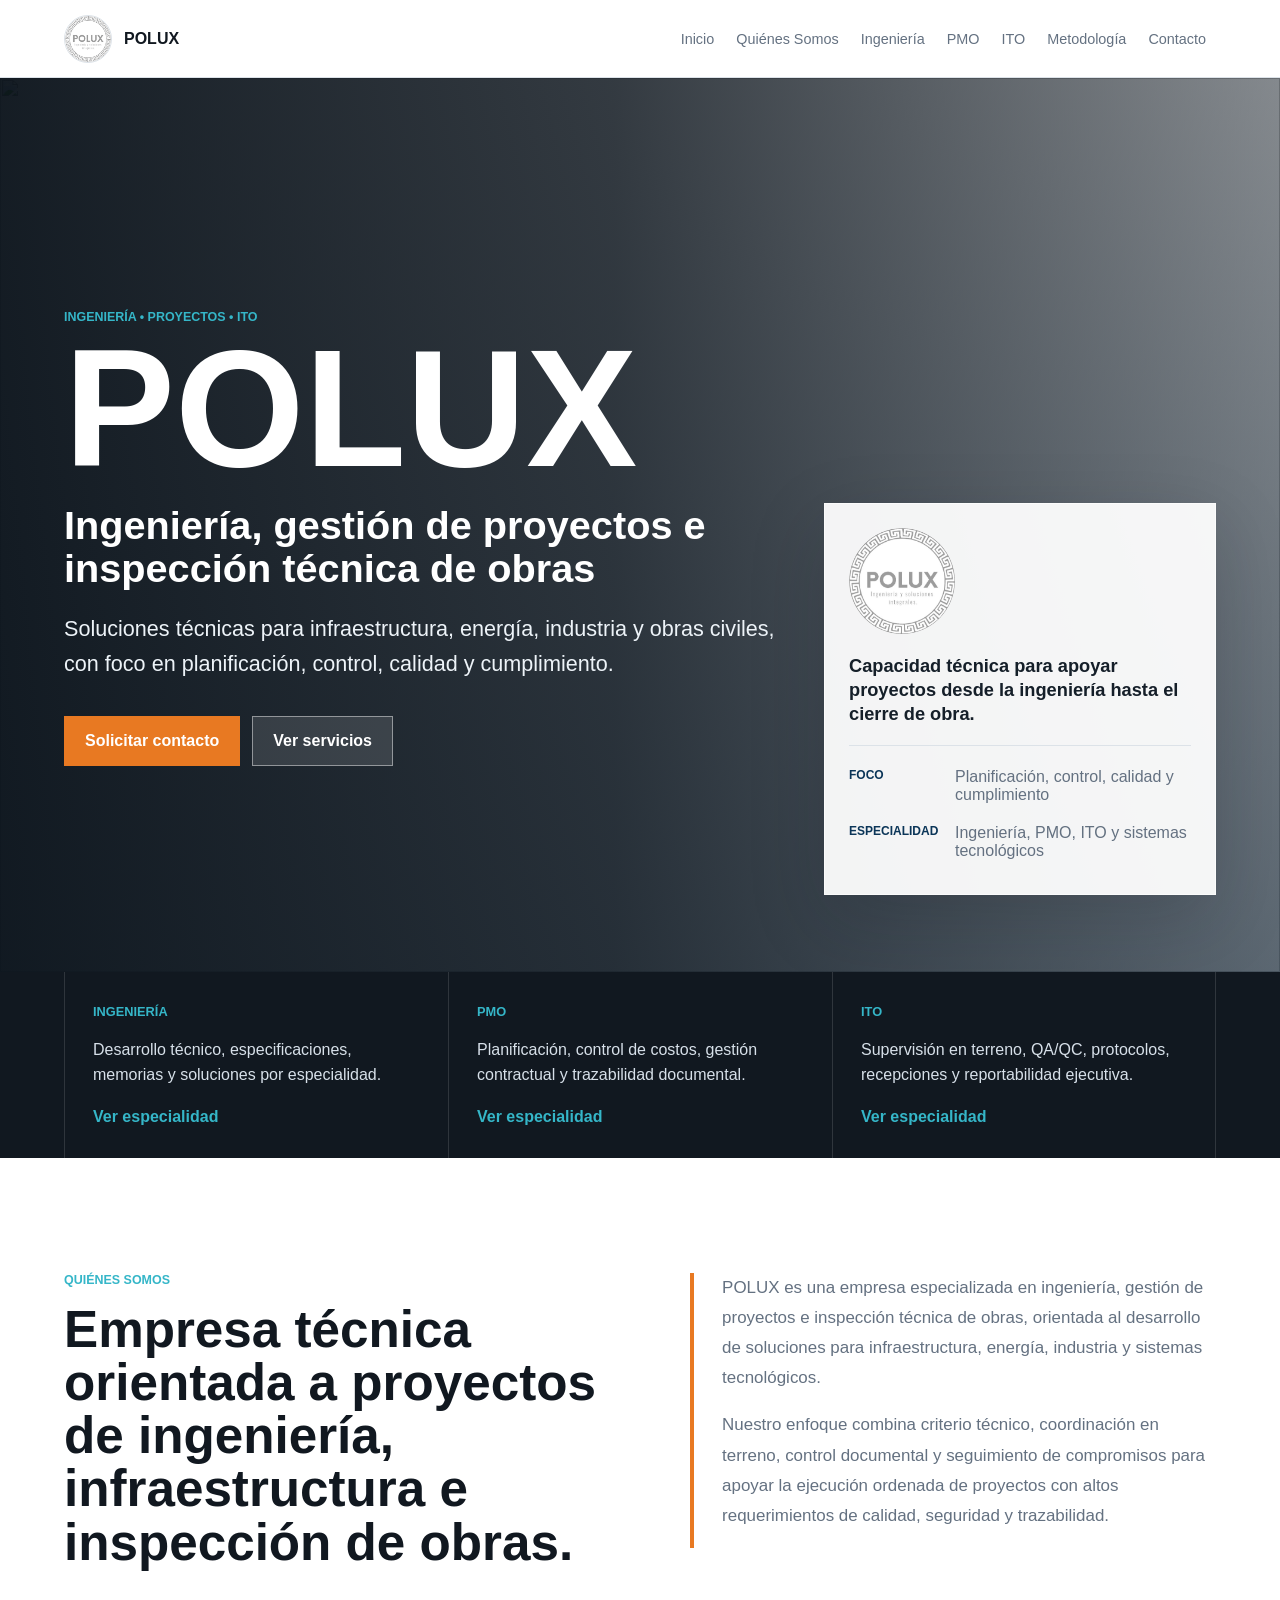
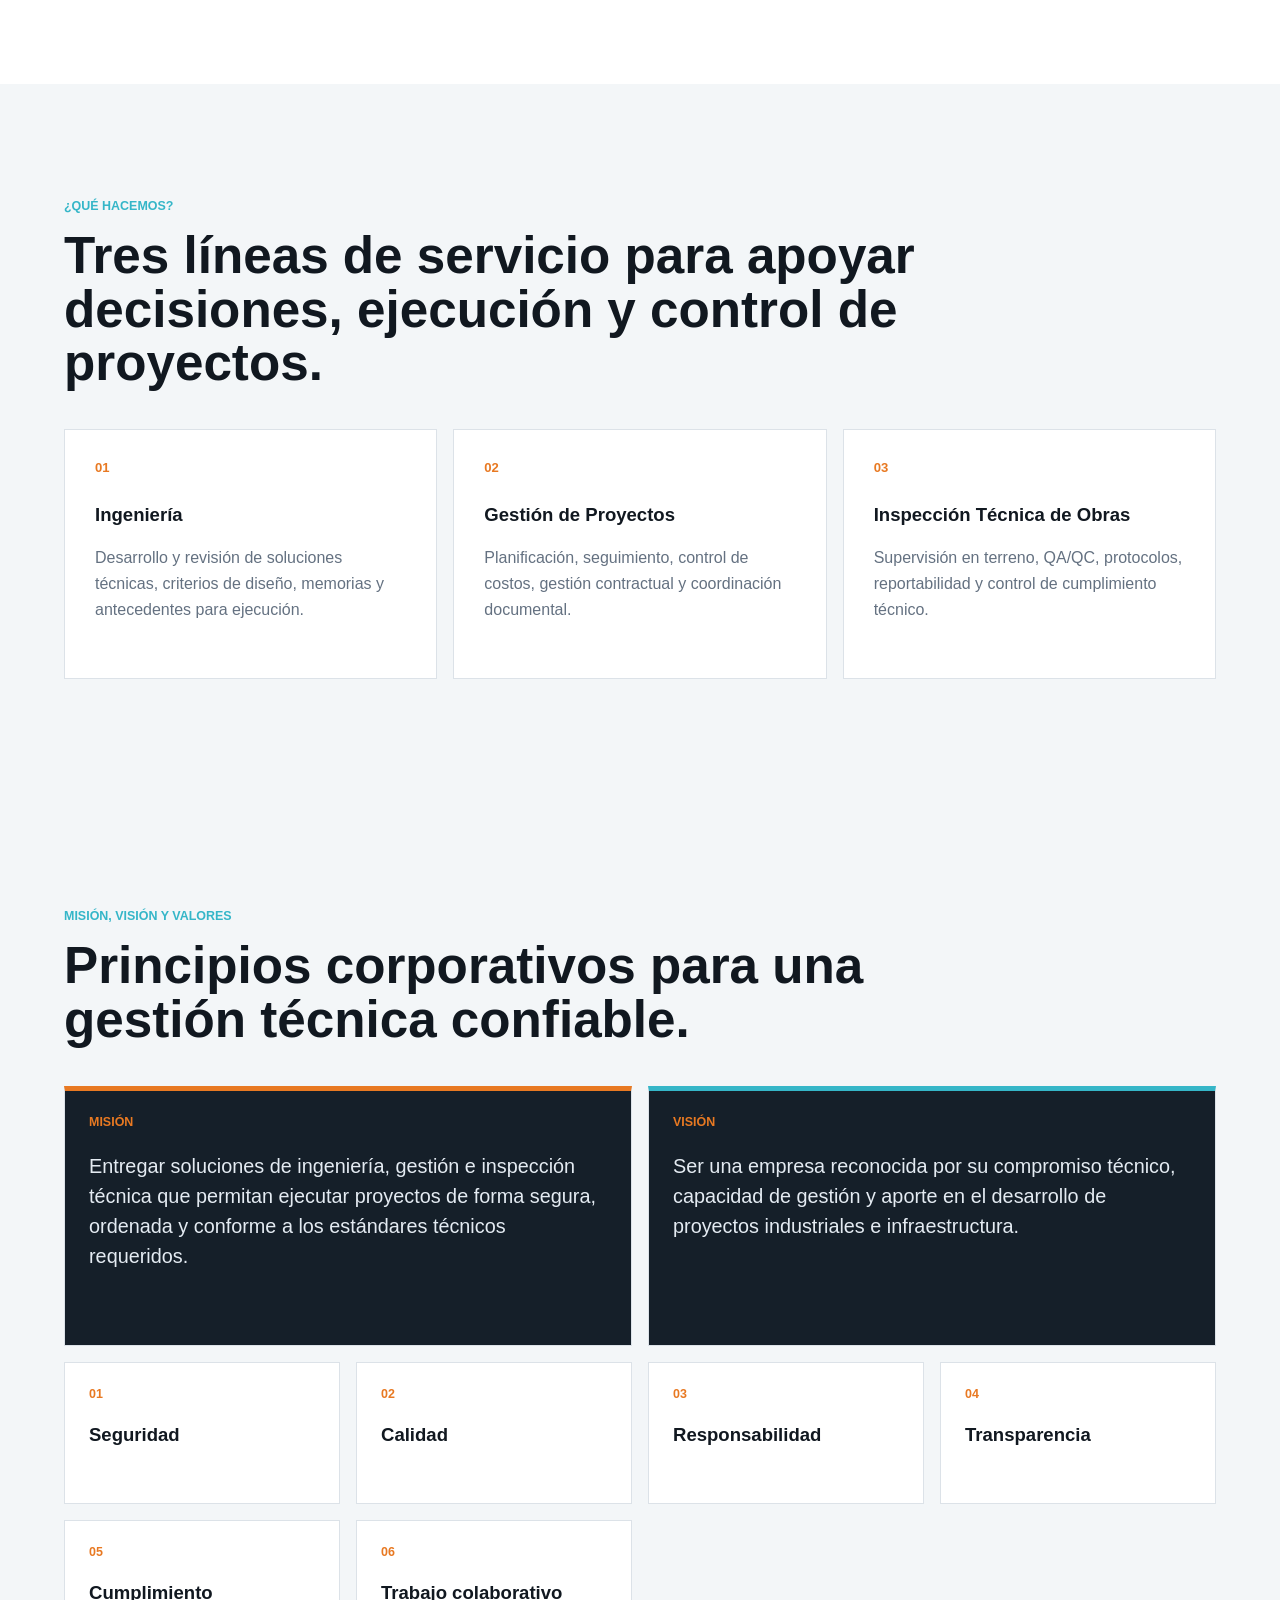
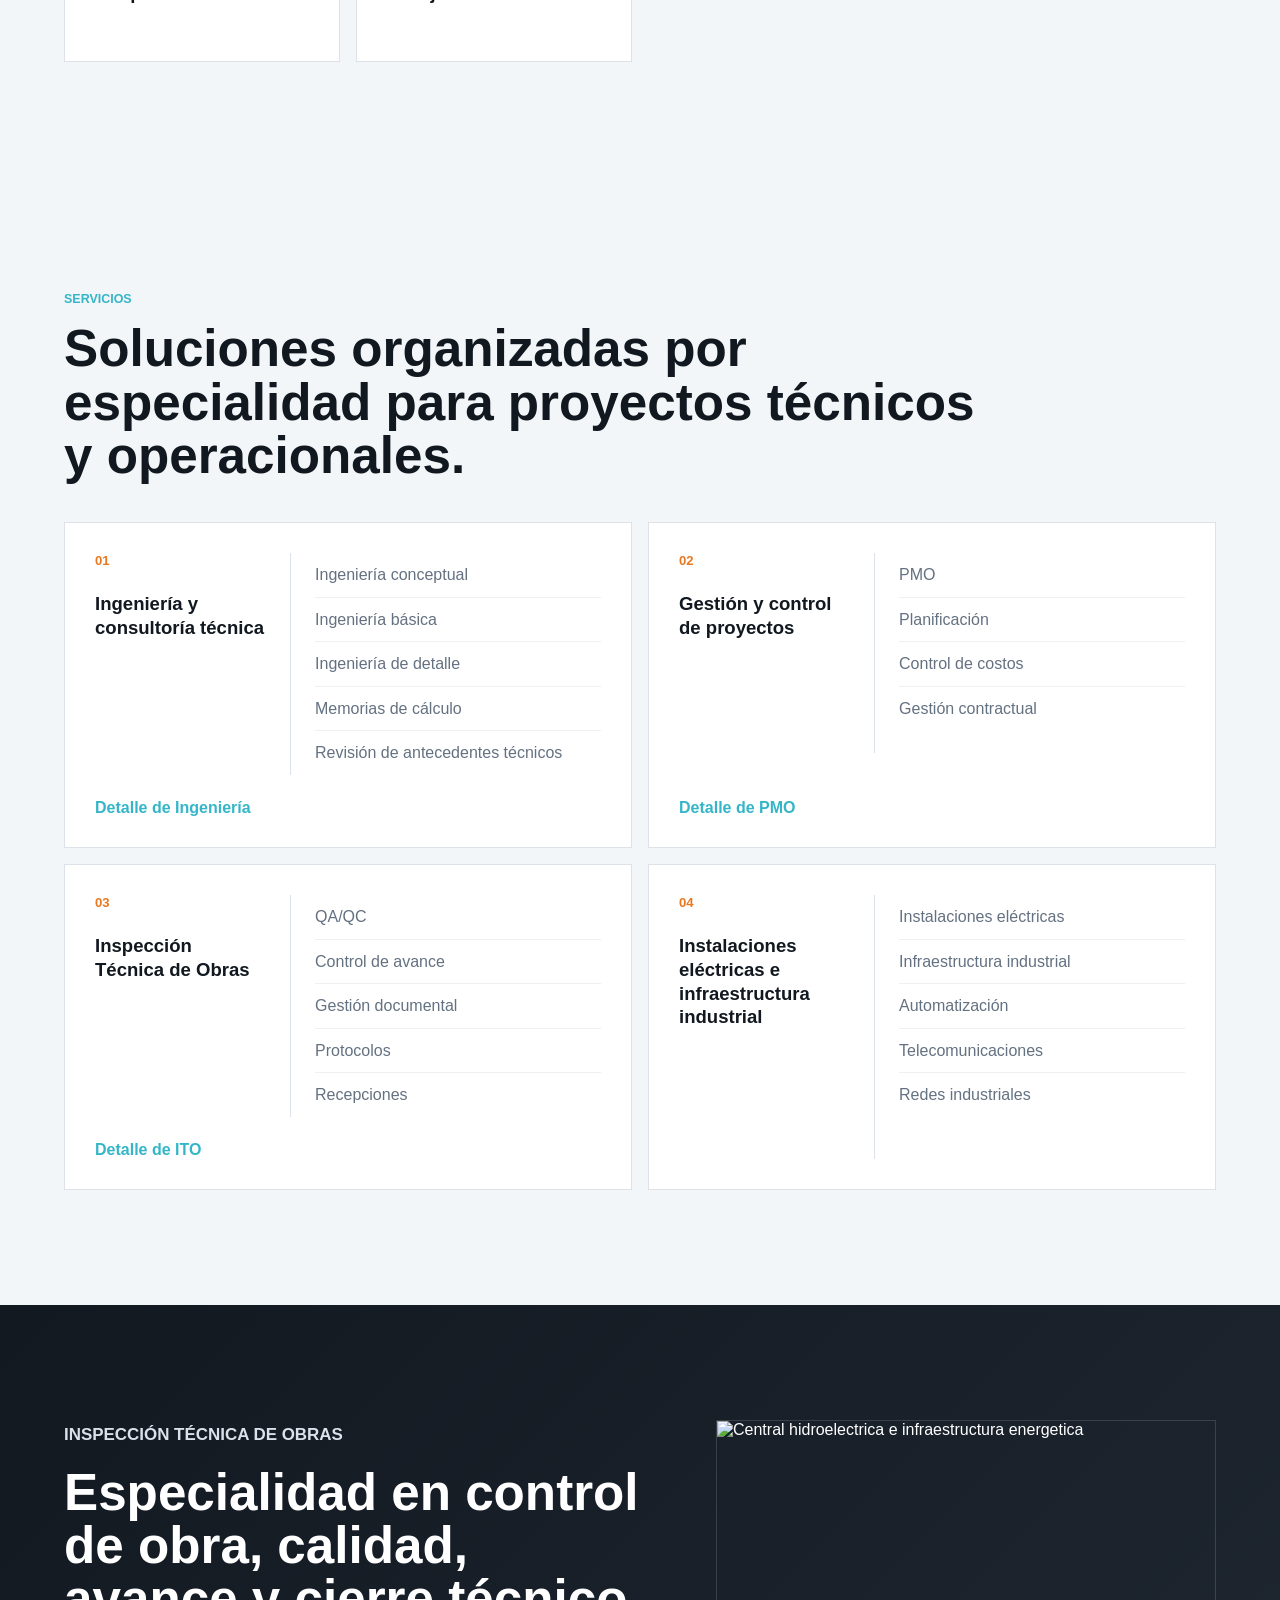
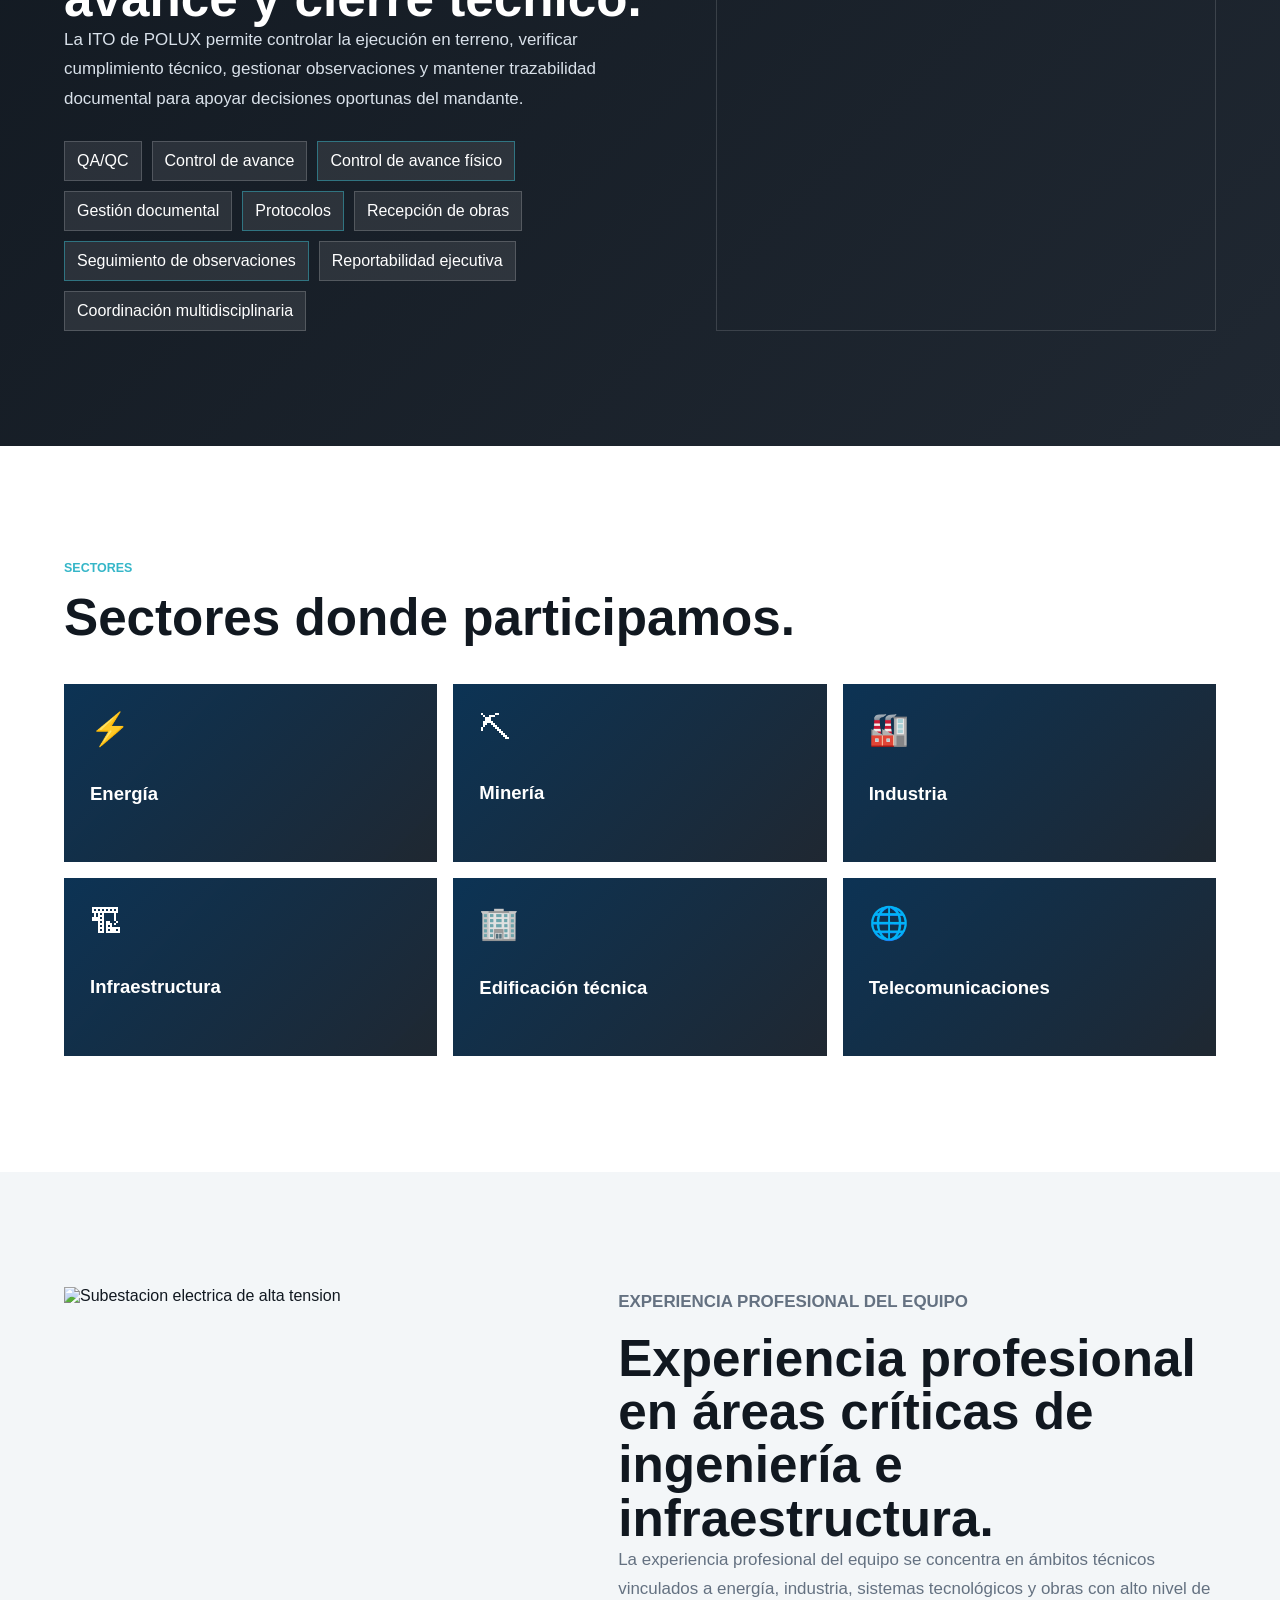
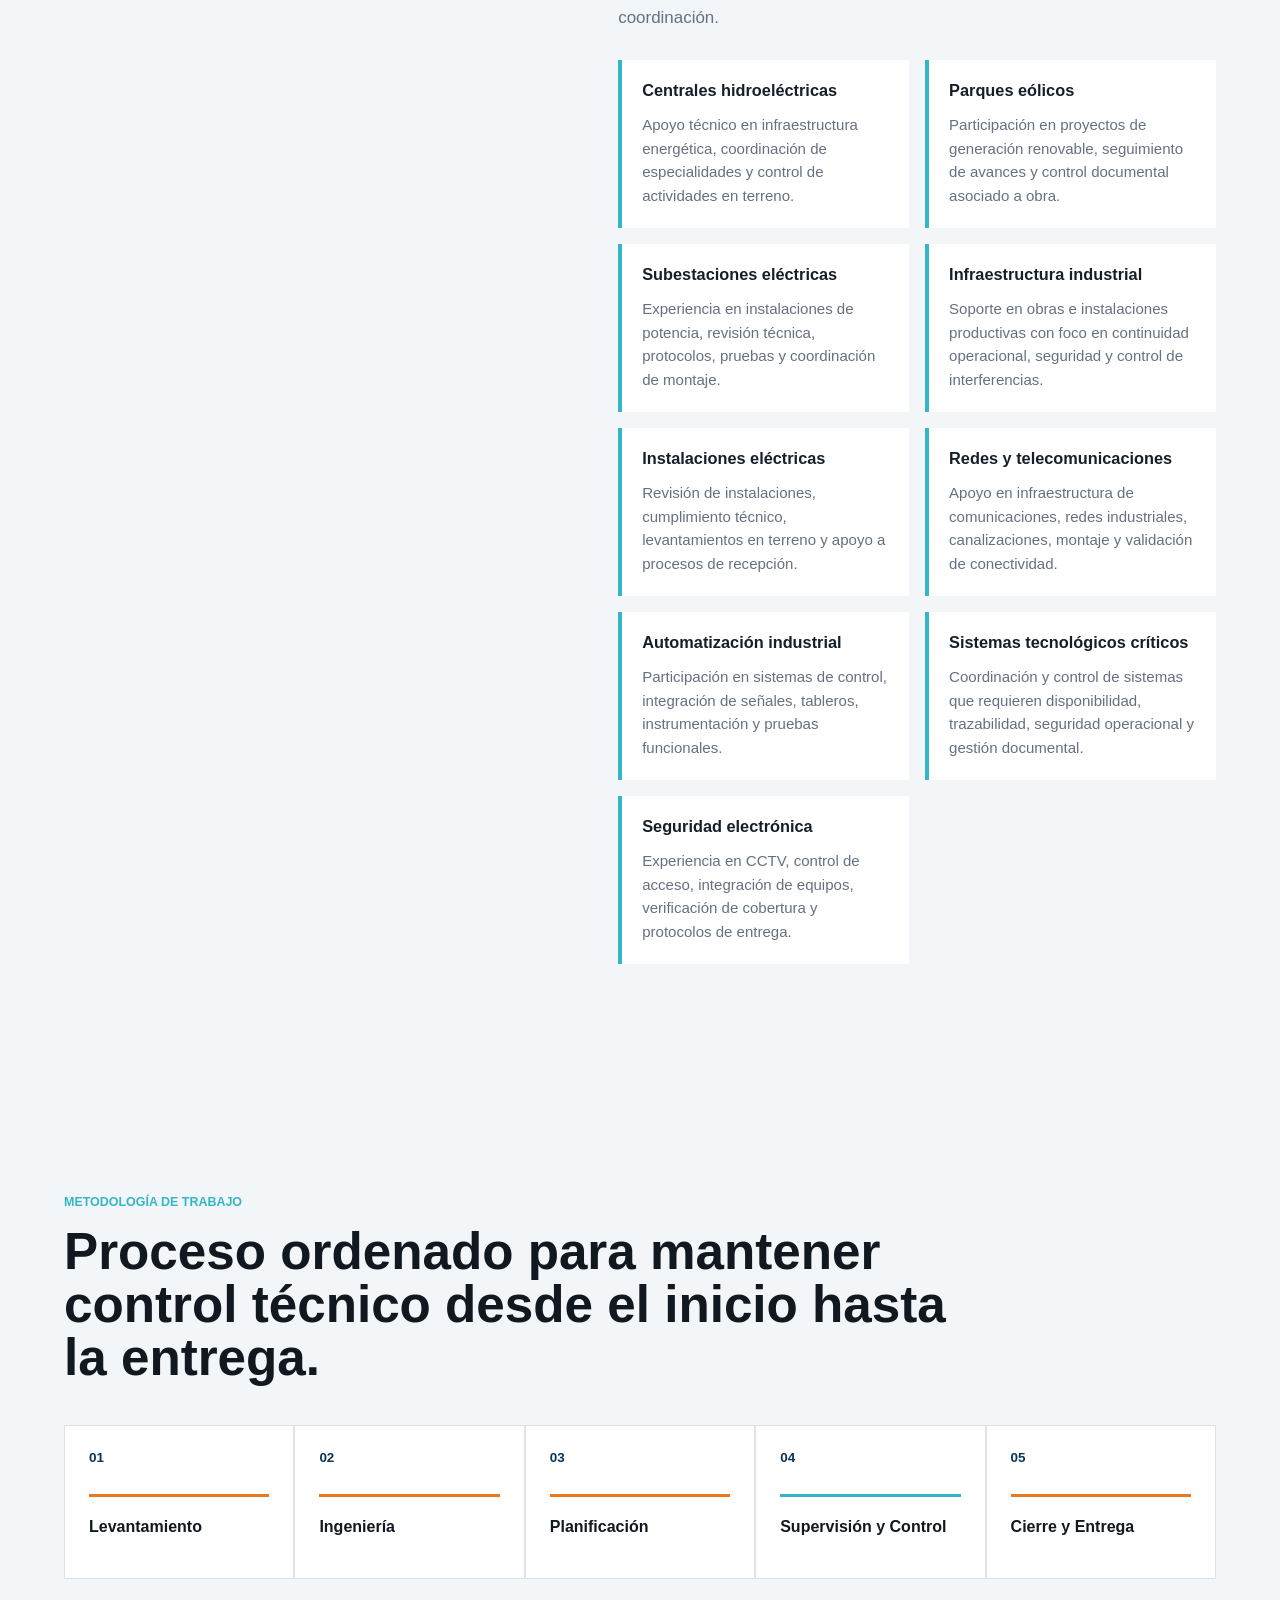
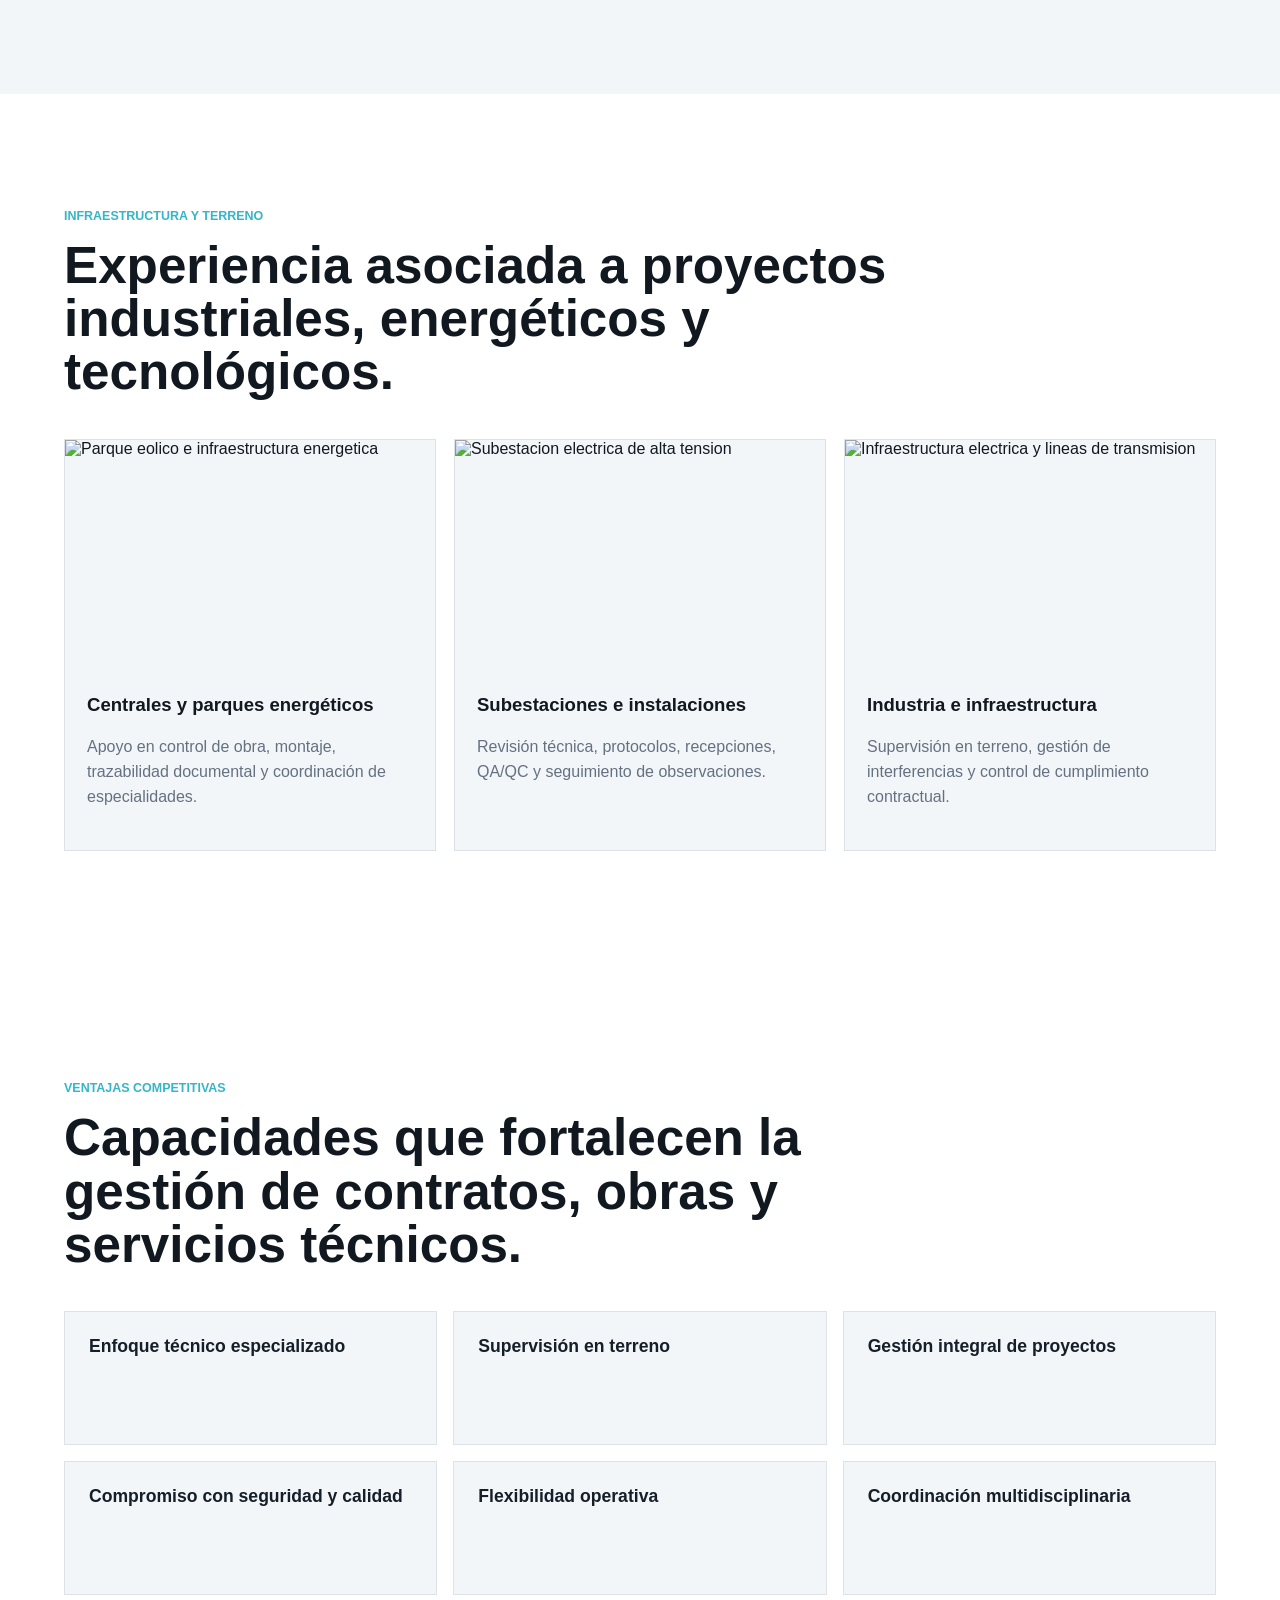
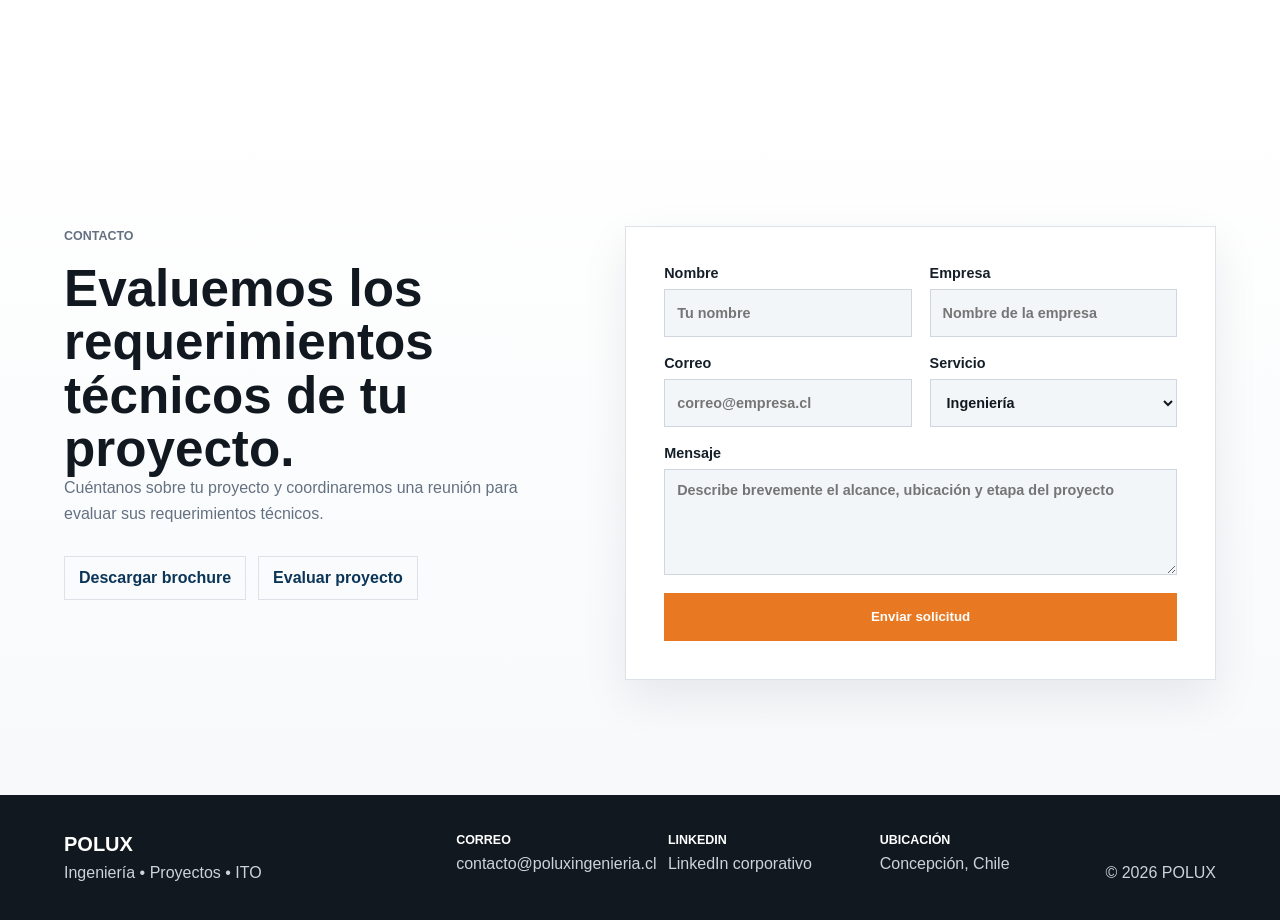
==== commit 7802cc90: "Reemplazar fotos con EPP cuestionable" ====
--- a/index.html
+++ b/index.html
@@ -295,8 +295,8 @@
         </div>
         <div class="ito-media">
           <img
-            src="https://images.pexels.com/photos/17395035/pexels-photo-17395035.jpeg?auto=compress&cs=tinysrgb&w=1300"
-            alt="Inspeccion tecnica y control de obra en terreno"
+            src="https://images.pexels.com/photos/31670401/pexels-photo-31670401.jpeg?auto=compress&cs=tinysrgb&w=1300"
+            alt="Central hidroelectrica e infraestructura energetica"
             loading="lazy"
           />
         </div>
@@ -404,7 +404,7 @@
             <p>Revisi&oacute;n t&eacute;cnica, protocolos, recepciones, QA/QC y seguimiento de observaciones.</p>
           </article>
           <article>
-            <img src="https://images.pexels.com/photos/8961004/pexels-photo-8961004.jpeg?auto=compress&cs=tinysrgb&w=900" alt="Inspeccion tecnica en terreno con documentacion de obra" loading="lazy" />
+            <img src="https://images.pexels.com/photos/25537595/pexels-photo-25537595.jpeg?auto=compress&cs=tinysrgb&w=900" alt="Infraestructura electrica y lineas de transmision" loading="lazy" />
             <h3>Industria e infraestructura</h3>
             <p>Supervisi&oacute;n en terreno, gesti&oacute;n de interferencias y control de cumplimiento contractual.</p>
           </article>
